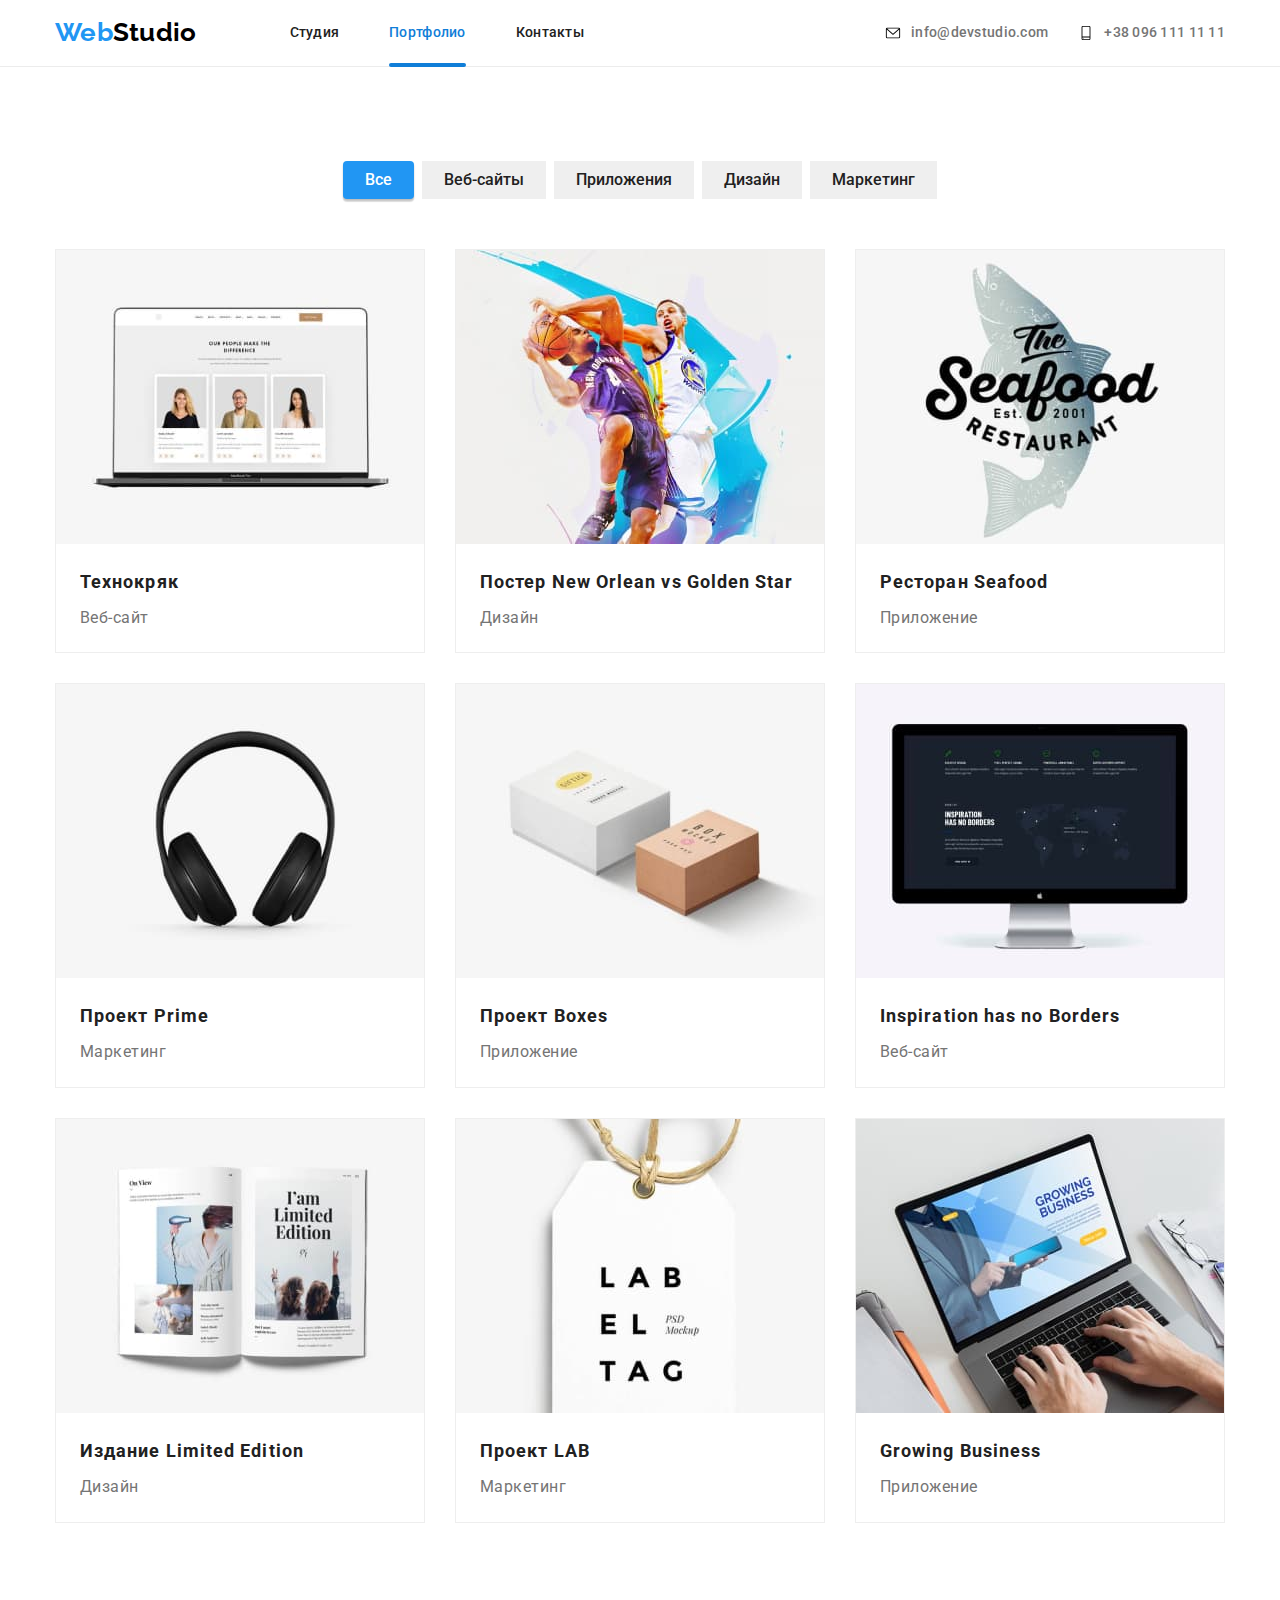
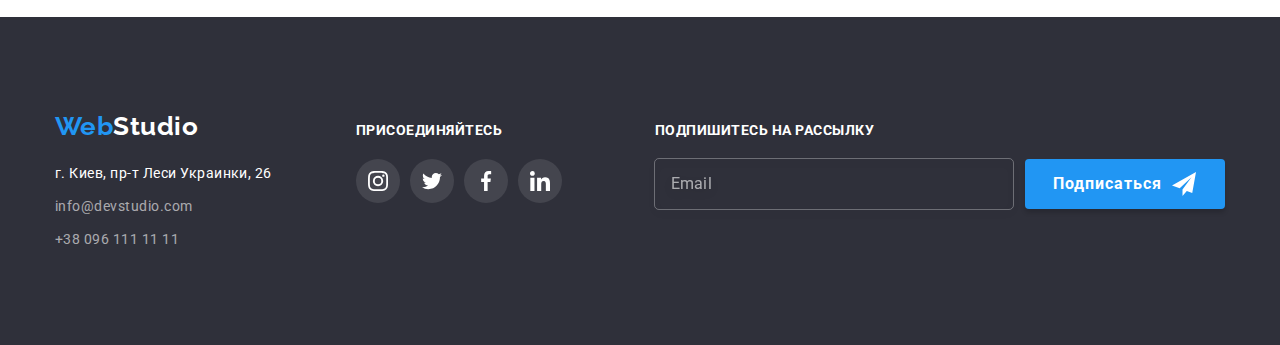
==== portfolio.html @ 5e76bf38 "s" ====
<!DOCTYPE html>
<html lang="ru">
<head>
	<meta charset="UTF-8">
	<meta http-equiv="X-UA-Compatible" content="IE=edge">
	<meta name="viewport" content="width=device-width, initial-scale=1.0">
	<title>studio</title>
	<link rel="preconnect" href="https://fonts.googleapis.com">
	<link rel="preconnect" href="https://fonts.gstatic.com" crossorigin>
	<link
		href="https://fonts.googleapis.com/css2?family=Raleway:wght@700&family=Roboto:wght@400;500;700;900&display=swap"
		rel="stylesheet">
	<link rel="stylesheet"
		href="https://cdnjs.cloudflare.com/ajax/libs/modern-normalize/1.1.0/modern-normalize.min.css">
	<link rel="stylesheet" href="css/style.css">
</head>
<body>
	<!-- ! header -->
	<header>
		<div class="header">
			<div class="header-nav container">
				<nav class="nav">
					<a class="logo" href="./index.html"><span class="logo-first-words">Web</span>Studio</a>
					<ul class="nav-list ">
						<li class="nav-link"><a class="link" href="./index.html">Студия</a></li>
						<li class="nav-link nav-link--active"><a class=" link  link-active " href="./portfolio.html">Портфолио</a></li>
						<li class="nav-link"><a class="link " href="../goit-markup-hw-05/contact.html">Контакты</a></li>
					</ul>
				</nav>
				<ul class="nav-contact nav">
					<li class="contact-list ">
						<a class="contact-link" href="mailto:info@devstudio.com">
							<span class="link-icon"><svg width="16" height="16">
									<use href="./images/sprite.svg#icon-mail"></use>
								</svg></span>info@devstudio.com
						</a>
					</li>
	
					<li class="contact-list ">
						<a class="contact-link" href="tel:+380961111111"> <span class="link-icon ">
								<svg width="16" height="16">
									<use href="./images/sprite.svg#icon-phone"></use>
								</svg></span>+38 096 111 11 11</a>
					</li>
				</ul>
			</div>
		</div>
	</header>
	
	<!--! main -->
	<main>
		<section class="section">
		<div class="container">
				<h1 class="visually-title">Проекты</h1>
				<!-- ! filter  -->
				<ul class="filter-list">
					<li class="filter-item"><button class="filter filter-active">Все</button></li>
					<li class="filter-item"><button class="filter ">Веб-сайты</button></li>
					<li class="filter-item"><button class="filter ">Приложения</button></li>
					<li class="filter-item"><button class="filter ">Дизайн</button></li>
					<li class="filter-item"><button class="filter ">Маркетинг</button></li>
				</ul>
				<!--! project  -->
				<ul class="project-list">
					<li class="project">
						<a class="project-link" href="#"  target="_blank" rel="noopener nofollow noreferrer">
							
							<div class="project-link--img-container">
								<img class="project-img" src="./images/portfolio/img.jpg" alt="Ноутбук с сайтом" width="370" height="294">
								<div class="project-description--animate" >
									<p class="project-text">Ресурс предлагает комплексные предложения с разным уровнем функционала и сервисов. Все это позволит посетителю получить
									исчерпывающие сведения о компании или частном лице.
									</p>
								</div>
							</div>
							<div class="project-info">
								<h2 class="project-name">Технокряк</h2>
								<p class="project-description">Веб-сайт </p>
							</div>
						</a>
					</li>
					<li class="project">
						<a class="project-link" href="#" target="_blank" rel="noopener nofollow noreferrer">
							<div class="project-link--img-container">
								<img class="project-img" src="./images/portfolio/img-1.jpg" alt="Ноутбук с сайтом" width="370" height="294">
								<div class="project-description--animate">
									<p class="project-text">Ресурс предлагает комплексные предложения с разным уровнем функционала и сервисов. Все
										это позволит посетителю получить исчерпывающие сведения о компании или частном лице.
									</p>
								</div>
							</div>
						<div class="project-info">
							<h2 class="project-name">Постер New Orlean vs Golden Star</h2>
							<p class="project-description">Дизайн</p>
						</div>
						</a>
					</li>
					<li class="project">
						<a class="project-link" href="#" target="_blank" rel="noopener nofollow noreferrer">

						<div class="project-link--img-container">
							<img class="project-img" src="./images/portfolio/img-2.jpg" alt="Ноутбук с сайтом" width="370" height="294">
							<div class="project-description--animate">
								<p class="project-text">Ресурс предлагает комплексные предложения с разным уровнем функционала и сервисов. Все
									это позволит посетителю получить исчерпывающие сведения о компании или частном лице.
								</p>
							</div>
						</div>
						<div class="project-info">
							<h2 class="project-name">Ресторан Seafood</h2>
							<p class="project-description">Приложение</p>
						</div>
						</a>
					</li>
					<li class="project">
						<a class="project-link" href="#" target="_blank" rel="noopener nofollow noreferrer">
						<div class="project-link--img-container">
							<img class="project-img" src="./images/portfolio/img-3.jpg" alt="Ноутбук с сайтом" width="370" height="294">
							<div class="project-description--animate">
								<p class="project-text">Ресурс предлагает комплексные предложения с разным уровнем функционала и сервисов. Все
									это позволит посетителю получить исчерпывающие сведения о компании или частном лице.
								</p>
							</div>
						</div>
						<div class="project-info">
							<h2 class="project-name">Проект Prime</h2>
							<p class="project-description">Маркетинг</p>
						</div>
						</a>
					</li>
					<li class="project">
						<a class="project-link" href="#" target="_blank" rel="noopener nofollow noreferrer">
							<div class="project-link--img-container">
								<img class="project-img" src="./images/portfolio/img-4.jpg" alt="Ноутбук с сайтом" width="370" height="294">
								<div class="project-description--animate">
									<p class="project-text">Ресурс предлагает комплексные предложения с разным уровнем функционала и сервисов. Все
										это позволит посетителю получить исчерпывающие сведения о компании или частном лице.
									</p>
								</div>
							</div>
						
						<div class="project-info">
								<h2 class="project-name">Проект Boxes</h2>
								<p class="project-description">Приложение</p>
						</div>
						</a>
					</li>
					<li class="project">
						<a class="project-link" href="#" target="_blank" rel="noopener nofollow noreferrer">
							<div class="project-link--img-container">
								<img class="project-img" src="./images/portfolio/img-5.jpg" alt="Ноутбук с сайтом" width="370" height="294">
								<div class="project-description--animate">
									<p class="project-text">Ресурс предлагает комплексные предложения с разным уровнем функционала и сервисов. Все
										это позволит посетителю получить исчерпывающие сведения о компании или частном лице.
									</p>
								</div>
							</div>
						<div class="project-info">
							<h2 class="project-name">Inspiration has no Borders</h2>
							<p class="project-description">Веб-сайт</p>
						</div>
						</a>
					</li>
					<li class="project">
						<a class="project-link" href="#" target="_blank" rel="noopener nofollow noreferrer">
							<div class="project-link--img-container">
								<img class="project-img" src="./images/portfolio/img-6.jpg" alt="Ноутбук с сайтом" width="370" height="294">
								<div class="project-description--animate">
									<p class="project-text">Ресурс предлагает комплексные предложения с разным уровнем функционала и сервисов. Все
										это позволит посетителю получить исчерпывающие сведения о компании или частном лице.
									</p>
								</div>
							</div>
						
						<div class="project-info">
							<h2 class="project-name">Издание Limited Edition</h2>
							<p class="project-description">Дизайн</p>
						</div>
						</a>
					</li>
					<li class="project">
						<a class="project-link" href="#" target="_blank" rel="noopener nofollow noreferrer">
						<div class="project-link--img-container">
							<img class="project-img" src="./images/portfolio/img-7.jpg" alt="Ноутбук с сайтом" width="370" height="294">
							<div class="project-description--animate">
								<p class="project-text">Ресурс предлагает комплексные предложения с разным уровнем функционала и сервисов. Все
									это позволит посетителю получить исчерпывающие сведения о компании или частном лице.
								</p>
							</div>
						</div>
						
						<div class="project-info">
							<h2 class="project-name">Проект LAB</h2>
							<p class="project-description">Маркетинг</p>
						</div>
						</a>
					</li>
					<li class="project">
						<a class="project-link" href="#" target="_blank" rel="noopener nofollow noreferrer">
						<div class="project-link--img-container">
							<img class="project-img" src="./images/portfolio/img-8.jpg" alt="Ноутбук с сайтом" width="370" height="294">
							<div class="project-description--animate">
								<p class="project-text">Ресурс предлагает комплексные предложения с разным уровнем функционала и сервисов. Все
									это позволит посетителю получить исчерпывающие сведения о компании или частном лице.
								</p>
							</div>
						</div>
						
						<div class="project-info">
								<h2 class="project-name">Growing Business</h2>
								<p class="project-description">Приложение</p>
						</div>
						</a>
					</li>
				</ul>
		</div>
		</section>
		<!-- main end -->
	</main>


	<!-- ! Footer  -->
	<footer class="section background-container ">
		<div class="container">
			<!-- address  -->
			<div class="address">
				<a class="logo" href="./index.html"><span class="logo-first-words">Web</span><span
						class="logo-second-word">Studio</span></a>
				<address>
					<ul class="address-list">
						<li class="address-item"><a class="item-map" href="https://goo.gl/maps/piqngm7oDQpEDh6u6"
								target="_blank" rel="noopener nofollow noreferrer">г. Киев, пр-т Леси Украинки, 26</a></li>
						<li class="address-item"><a class="item-contact"
								href="mailto:info@devstudio.com">info@devstudio.com</a></li>
						<li class="address-item"><a class="item-contact" href="tel:+380961111111">+38 096 111 11 11</a></li>
					</ul>
	
				</address>
			</div>
			<!-- social -->
	
			<div class="connect">
				<h2 class="footer-title">присоединяйтесь</h2>
				<div class="connect-social">
					<a class="social-item">
						<svg width="20" height="20">
							<use href="./images/sprite.svg#icon-instagram-2"></use>
						</svg>
					</a>
					<a class="social-item">
						<svg width="20" height="20">
							<use href="./images/sprite.svg#icon-twitter-1"></use>
						</svg>
					</a>
					<a class="social-item">
						<svg width="20" height="20">
							<use href="./images/sprite.svg#icon-facebook-1"></use>
						</svg>
					</a>
					<a class="social-item">
						<svg width="20" height="20">
							<use href="./images/sprite.svg#icon-linkedin-1"></use>
						</svg>
					</a>
				</div>
			</div>
	
			<!-- fiel mail -->
			<form class="field__mail">
				<h2 class="footer-title">Подпишитесь на рассылку</h2>
	
				<div class="field__mail--box">
					<input type="email" class="field__mail--input" placeholder="Email">
					<button type="submit" class="button button-icon">Подписаться
						<span class="button__icon">
							<svg height="24" width="24">
								<use href="./images/sprite.svg#icon-icon-send"></use>
							</svg>
						</span>
					</button>
				</div>
	
			</form>
	
			<!-- end container  -->
		</div>
	</footer>
</body>

</html>
---- css/style.css ----
:root{
--active-color: #2196F3;
--hover-color: #107ed8;
--title-color: #212121;
--text-color: #757575;
--bg-color: #2F303A;
--white-color: #ffffff;
}
*{
	box-sizing: border-box;
}
*, ::before, ::after{
	box-sizing: border-box;
}
img{display: block;}
body{

	font-family:'Roboto' ;
	font-style: normal;
	font-size: 16px;
	color: var(--title-color);
	background-color: var(--white-color);
	letter-spacing: 0.03em;
	
}
h1,h2,h3,h4,h5,h6,p,ul{margin: 0px;}
.section{
	padding: 94px 0;
}
.container {
	width: 1200px;
	padding-left: 15px;
	padding-right: 15px;
	margin: 0 auto;
}

/* ! button */
.button{
	background: #2196F3;
	box-shadow: 0px 4px 4px rgba(0, 0, 0, 0.15);
	color: var(--white-color);
	border-radius: 4px;
	padding: 10px 32px;
	min-width: 200px;

	font-weight: 700;
	line-height: 1.9;
	align-items: center;
	text-align: center;
	letter-spacing: 0.06em;

	border: none;
	cursor: pointer;
	transition: background-color 250ms cubic-bezier(0.4, 0, 0.2, 1), transform 250ms cubic-bezier(0.4, 0, 0.2, 1);

}
.button:hover, .button:focus{
	background-color: var(--hover-color);
	transform: scale(1.02);
}
/*? button end */


/* *font style */
.section-title{
	font-weight: 700;
	font-size: 36px;
	line-height: 42px;
	text-align: center;
	margin-bottom: 50px;
}

.visually-title {
	position: absolute;
	width: 1px;
	height: 1px;
	margin: -1px;
	border: 0;
	padding: 0;
	white-space: nowrap;
	clip-path: inset(100%);
	clip: rect(0 0 0 0);
	overflow: hidden;
}


/* *font style  end*/

/* ! Header  */
.header {
	border-bottom: 1px solid #ECECEC;
	box-sizing: border-box;
}
.header-nav{
	display: flex;
	align-items: center;
	box-sizing: border-box;
}
.logo{
	display: block;
	margin-right: 93px;
	font-family: 'Raleway';
	font-size: 26px;
	font-weight: 700;
	color: #000000;;
	line-height: 31px;
	font-size: 26px;
	text-decoration: none;
}
.logo-first-words{
	color: var(--active-color);
}
.logo-second-word{
	color: var(--white-color);
}
.main-nav{
	display: flex;
}
.nav{
	display: flex;
	align-items: center;
	font-weight: 500;
	font-size: 14px;
	line-height: 1.14;
	letter-spacing: 0.02em;
}
.nav-list{

	padding: 0;
	margin: 0px;
	display: flex;
	list-style-type: none;
}
.nav-list .nav-link + .nav-link {
	margin-left: 50px;

}

.nav-link{
	position: relative;
	height: 100%;
	width: 100%;
	display: flex;
}


.link{
	padding: 25px 0px 25px 0px;
	color: var(--title-color);
	text-decoration: none;
}

.nav-link::after {
	position: absolute;
	content: '';
	height: 4px;
	
	width: 0;
	bottom: -1px;
	right: 0;
	background: var(--hover-color);
	transition: left 250ms cubic-bezier(0.4, 0, 0.2, 1), 
				width 250ms cubic-bezier(0.4, 0, 0.2, 1);
	border-radius: 2px;
}
.nav-link--active::after {
	position: absolute;
	content: '';
	bottom: -1;
	left: 0;
	height: 4px;
	width: 100%;
	background: var(--hover-color);
	transition: left 250ms cubic-bezier(0.4, 0, 0.2, 1), 
				width 250ms cubic-bezier(0.4, 0, 0.2, 1), 
				color 250ms cubic-bezier(0.4, 0, 0.2, 1);
	will-change: left, width;
	border-radius: 2px;
}

.nav-link:hover .link{
color: var(--hover-color);
}

.nav-link:hover::after, .nav-link:focus::after {
	left: 0;
	width: 100%;

}

.link-active {
	color: var(--hover-color);
}

.nav-contact{
	padding: 0;
	margin: 0;
	margin-left: auto;
	display: flex;
	text-decoration: none;
	list-style-type: none;
}
.contact-list{
	padding: 0;
	margin: 0px;
	display: flex;
	list-style-type: none;
	margin-right: 30px;
}
.contact-list:last-child{
	margin: 0;
}
.contact-link {
	display: flex;
	color: var(--text-color);
	text-decoration: none;
	transition: fill 250ms cubic-bezier(0.4, 0, 0.2, 1), color 250ms cubic-bezier(0.4, 0, 0.2, 1);
}
.contact-link:hover{
	color: var(--hover-color);
	fill: var(--hover-color);
}

.link-icon {
	width: 16px;
	height: 16px;
	margin-right: 10px;
	fill: inherit;
	vertical-align: middle;
}
/* ? header end  */





/* ! hero */
.hero{
	padding-top: 200px;
	padding-bottom: 200px;
	text-align: center;

	background: url(../images/Img-hero.jpg), rgba(47, 48, 58, 0.4);
	background-repeat: no-repeat;
	background-position: center;
	background-size: cover;

}
.hero-text {
	margin: 0 auto;
	width: 700px;
}
.hero-title{
	
	margin-bottom: 30px;
	font-weight: 900;
	font-size: 44px;
	line-height: 1.3;
	text-align: center;
	letter-spacing: 0.06em;
	text-transform: uppercase;
	color: var(--white-color);

}



/* !  Peculiarities*/ 
.peculiarities{
	display: flex;
}

.feature{
	padding: 0px;
	display: flex;
	flex-wrap: wrap;
	list-style-type: none;
}

.feature-box{
	display: flex;
	justify-content: center;
	align-items: center;
	width: 270px;
	height: 120px;

	border-radius: 6px;
	background:#F5F4FA;
	margin-bottom: 30px;
}

.box-icon{
width: 70px;
height: 70px;
}

.feature-list{
	width: 270px;
	margin-right: 30px;
	margin-bottom: 30px;

}


.feature-list:nth-child(4n){
	margin-right: 0px;
}
.feature-list:nth-last-child(-n + 4){
	margin-bottom: 0px;
}

.feature-title {
	margin-bottom: 10px;
	font-size: 14px;
	line-height: 1.1;
	text-transform: uppercase;
}
.feature-text {
	font-size: 14px;
	line-height: 1.7;
	color: var(--text-color);
}

 /* ! What are we doing  */
.section-about {
	padding-top: 0px;
}
.applications{
	list-style-type: none;
	display: flex;
	margin: 0 auto;
	justify-content: space-between;
	padding: 0;
}
.applications-list{
	position: relative;
	width: 370px;
	margin-right: 30px;
	transition: all 0.3s ease;
}

.applications-list:last-child(){
	margin: 0;
}



.applications-deskription{
	font-weight: 700;
	font-size: 14px;
	line-height: 1.14;
	text-align: center;
	letter-spacing: 0.03em;
	text-transform: uppercase;


	position: absolute;
	bottom: 0;

	width: 100%;
	padding: 27px 0;


	color: var(--white-color);
	background-color: rgba(47, 48, 58, 0.8);
	opacity: 0;
	transition: opacity 250ms cubic-bezier(0.4, 0, 0.2, 1);
}

.applications-list:hover, .applications-list:focus {
	transform: scale(1.05);
}
.applications-list:hover > .applications-deskription{
	opacity: 1;
}


/* ! Our command */
.team{
	background-color: #F5F4FA;
}
.team-list {
	margin: 0;
	padding: 0;
	display: flex;
	flex-wrap: wrap;
	list-style-type: none;

}

.card-text-tumb {
	padding: 30px;
}
.team-card {
	width: 270px;
	
	margin-right: 30px;
	margin-bottom: 30px;
	box-shadow: 0px 1px 3px rgba(0, 0, 0, 0.12), 
				0px 1px 1px rgba(0, 0, 0, 0.14),
				0px 2px 1px rgba(0, 0, 0, 0.2);
	background-color: #FFFFFF;
	border-radius: 0px 0px 4px 4px;

	text-align: center;
	line-height: 1.1;
	transition: transform 250ms cubic-bezier(0.4, 0, 0.2, 1);
}

.team-card:hover{
	transform: scale(1.05);
}

.team-card:nth-child(4n) {
	margin-right: 0px;
}

.team-card:nth-last-child(-n + 4) {
	margin-bottom: 0px;
}

.team-card-name {
	margin-bottom: 10px;
	font-weight: 500;
	font-size: 16px;
	color: #212121;
}

.team-card-job {
	margin-bottom: 16px;
	font-size: 16px;
	color: var(--text-color);
}

.team-social{
display:flex;
width: 206px;
list-style: none;
}
.social-box{
	display: flex;
	width: 44px ;
	height: 44px ;
	align-items: center;
	justify-content: center;
	margin-right: 10px;

	background-color: #FFFFFF;
	fill: #AFB1B8;
	border-radius: 50%;
	transition: fill 250ms cubic-bezier(0.4, 0, 0.2, 1),background-color 250ms cubic-bezier(0.4, 0, 0.2, 1);
}
.social-box:last-child{
	margin: 0;
}

.social-box:hover{
	fill: var(--white-color);
	background-color: var(--hover-color);
}

/* * main studio end  */
/* ! filter  */
.filter-list {
	padding: 0;
	display: flex;
	justify-content: center;
	font-weight: 500;
	line-height: 1.6;

	margin-bottom: 50px;

	text-align: center;
	list-style-type: none;
}

.filter-item {
	margin-right: 8px;
}

.filter {
	padding: 6px 22px;
	font: inherit;
	cursor: pointer;
	color: var(--title-color);
	border: none;
}

.filter-item:last-child {
	margin-right: 0px;
}

.filter-active,
.filter:hover,
.filter:focus {
	color: var(--white-color);
	background-color: var(--active-color);

	box-shadow: 0px 3px 1px rgba(0, 0, 0, 0.1),
		0px 1px 2px rgba(0, 0, 0, 0.08),
		0px 2px 2px rgba(0, 0, 0, 0.12);
	border-radius: 4px;
}
/* ! project  */
.project-list {
	padding: 0;
	display: flex;
	flex-wrap: wrap;
	list-style-type: none;
}

.project:nth-child(3n) {
	margin-right: 0px;
}
.project:nth-last-child(-n + 3){
	margin-bottom: 0px;
}
.project {
	width: 370px;
	background: #FFFFFF;
	border: 1px solid #EEEEEE;
	margin-bottom: 30px;
	margin-right: 30px;
	transition:box-shadow 250ms cubic-bezier(0.4, 0, 0.2, 1), border 250ms cubic-bezier(0.4, 0, 0.2, 1);
}
.project-link{
	position: relative;
	text-decoration: none;
}
.project:hover {
	border: 1px solid #EEEEEE;
	box-shadow: 0px 1px 1px rgba(0, 0, 0, 0.12),
				0px 4px 4px rgba(0, 0, 0, 0.06),
				1px 4px 6px rgba(0, 0, 0, 0.16);

}
.project-link--img-container {
	position: relative;
	overflow: hidden;
	height: 294px;

}

.project-description--animate {
	display: flex;
	justify-content: center;
	align-items: center;
	position: absolute;
	top: 0;

	width: 100%;
	height:100%;
	overflow: hidden;
	transform: translateY(103%);
	background-color: rgba(33, 150, 243, 0.9);
	transition: transform 0.250s cubic-bezier(0.4, 0, 0.2, 1), width 0.250s cubic-bezier(0.4, 0, 0.2, 1);

}

.project:hover .project-description--animate {
	transform: translateY(0);
}

.project-text {
	margin-left: 24px;
	margin-right: 24px;
	
	font-weight: 400;
	font-size: 18px;
	line-height: 1.55;
	letter-spacing: 0.03em;
	color: #FFFFFF;

}


.project-info{
	position: relative;
	padding:20px 24px 20px 24px;	
}


/* текст */
.project-name {
	font-size: 18px;
	line-height: 2;
	letter-spacing: 0.06em;
	color: var(--title-color);

	margin-bottom: 4px;
}

.project-description {
	font-weight: 400;
	line-height: 1.8;
	color: var(--text-color);

}


/*! client */
.client{
	padding: 0;
	display: flex;

}
.client-logo{
	border: 1px solid #AFB1B8;
	border-radius: 4px;
	display: flex;
	justify-content: center;
	align-items: center;
	width: 170px;
	height: 92px;
	fill:#AFB1B8;
	margin-right: 30px;
	transition: transform 250ms cubic-bezier(0.4, 0, 0.2, 1),border 250ms cubic-bezier(0.4, 0, 0.2, 1), fill 250ms cubic-bezier(0.4, 0, 0.2, 1);
}
.client-logo:hover, .client:focus{
	fill:var(--hover-color);
	border: 1px solid #2196F3;
	transform: scale(1.05);

}
.client-logo:last-child {
	margin: 0;
} 

/* ! footer  */
.background-container {
	background-color: var(--bg-color);
}
.background-container > .container{
	display: flex;
	flex-wrap: wrap;
}
.address{
	color:var(--white-color);
	width: 231px;
	margin-right: 70px;
}
.address > .logo {
	margin: 0 0 20px 0;
}
.address-list{
	padding:0px;
	margin: 0px;
	list-style-type: none;
	font-style: normal;
	font-weight: 400;
	font-size: 14px;
	line-height: 1.7;
}
.address-item:not(:last-child){
	margin-bottom: 9px;
}

.item-map{
	text-decoration: none;
	color: var(--white-color);

}
.item-contact{
	color: rgba(255, 255, 255, 0.6);
	text-decoration: none;
	transition:color 250ms cubic-bezier(0.4, 0, 0.2, 1);
}
.item-contact:hover{
	color: var(--hover-color);
}
/* .footer-social{
	display: flex;
} */
.connect{
	padding-top: 12px;
	margin-right: 93px;
}
.footer-title{
	font-weight: 700;
	font-size: 14px;
	line-height: 1.14;
	text-transform: uppercase;
	color: var(--white-color);

	margin-bottom: 20px;
}

.connect-social{
	padding: 0;
	display: flex;
	margin-right: 10px;
	width: 206px;
	list-style: none;
	
}
.connect-social:last-child{
	margin: 0;
}

.social-item {
	display: flex;
	width: 44px;
	height: 44px;
	align-items: center;
	justify-content: center;
	margin-right: 10px;

	background-color: rgba(255, 255, 255, 0.1);;
	fill: var(--white-color);
	border-radius: 50%;
	transition: background-color 250ms cubic-bezier(0.4, 0, 0.2, 1);
}

.social-item:last-child {
	margin: 0;
}

.social-item:hover {
	background-color: var(--hover-color);
}
.field__mail--box{
	display: flex;
}

.field__mail {
	padding-top: 12px;
}

.field__mail--input {
	padding: 15px 16px;
	margin-right: 12px;
	width: 358px;
	height: 50px;

	border: none;
	background-color: transparent;
	outline: 1px solid rgba(255, 255, 255, 0.3);
	filter: drop-shadow(0px 4px 4px rgba(0, 0, 0, 0.15));
	border-radius: 4px;
	/* outline: none; */
	
	font-size: 16px;
	line-height: 1.25;
	color: rgba(255, 255, 255, 0.6);

}
.field__mail--input:focus{
	outline: 1px solid var(--active-color);
	color: var(--white-color);
}

.field__mail--input::placeholder{
	font-weight: 400;
	font-size: 16px;
	line-height: 1.25;
	color: rgba(255, 255, 255, 0.6);
}



.button__icon{
	display: flex;
	justify-content: center;
	align-items: center;
	width: 24px ;
	height:24px ;
	margin-left: 10px;

}

.button-icon {
	display:flex ;
	padding: 10px 28px;
	fill: var(--white-color);
}


/*? footer end  */


/*! modal window  */
.blackdrop {
	position: fixed;
	top: 0;
	left: 0;
	padding: 20px;
	width: 100%;
	height: 100%;
	background: rgba(0, 0, 0, 0.2);
	opacity: 1;
	transition: opacity 250ms cubic-bezier(0.4, 0, 0.2, 1);

}

.blackdrop.is-hidden{
	pointer-events: none;
	opacity: 0;
}
.blackdrop.is-hidden .modal{
	transform:translate(-50%, -50%) scale(0.2);
	opacity: 0;
}

.modal {
	display: flex;
	flex-direction: column;

	position: relative;
	top: 50%;
	left: 50%;
	transform: translate(-50%, -50%) scale(1);
	padding: 40px;

	width: 528px;
	height: 581px;
	background: #FFFFFF;
	box-shadow: 0px 1px 3px rgba(0, 0, 0, 0.12), 
				0px 1px 1px rgba(0, 0, 0, 0.14), 
				0px 2px 1px rgba(0, 0, 0, 0.2);
	border-radius: 4px;
	opacity: 1;
	transition: transform 250ms cubic-bezier(0.4, 0, 0.2, 1), opacity 250ms cubic-bezier(0.4, 0, 0.2, 1);
}

.modal-button{
	position: absolute;
	right: 8px;
	top: 8px;

	display:flex;
	flex-direction: column;
	justify-content: center;
	align-items: center;

	width: 30px;
	height: 30px;
	border-radius: 50%;
	background: #FFFFFF;
	border: 1px solid rgba(0, 0, 0, 0.1);
	transition: backgound 250ms cubic-bezier(0.4, 0, 0.2, 1), fill 250ms cubic-bezier(0.4, 0, 0.2, 1);
}

.modal-button:hover {
	fill: var(--hover-color);
}

.form .button {
	display: block;
	margin: 0 auto;
}

.form__title {
	font-weight: 700;
	font-size: 20px;
	line-height: 1.5;
	text-align: center;

	color: var(--title-color);
	margin-bottom: 12px;
}

.form__field {
	display: block;
	margin-bottom: 10px;
	font-size: 12px;
	font-weight: 400;
	font-size: 12px;
	line-height: 14px;

	letter-spacing: 0.01em;
	color: var(--text-color);

	position: relative;
}

/* Input  */
.form__input {
	margin-top: 4px;
	width: 100%;
	border: 1px solid rgba(33, 33, 33, 0.2);
	border-radius: 4px;
	padding: 11px 12px 11px 42px;
	font-size: 14px;
	outline: none;
	transition: border 250ms cubic-bezier(0.4, 0, 0.2, 1), fill 250ms cubic-bezier(0.4, 0, 0.2, 1);
}
.textarea{
	padding: 11px 16px 11px 16px;
}

.form__input:focus {
	border: 1px solid var(--active-color);

}
.form__icon{
	position: absolute;
	top: 50%;
	outline: none;
	left: 12px;
}
.form__input:focus ~ .form__icon{
	fill: var(--active-color);
}

.form__field textarea {
	margin-top: 4px;
	width: 100%;
	height: 120px;

	border: 1px solid rgba(33, 33, 33, 0.2);
	border-radius: 4px;
	padding: 11px 16px;
	font-size: 14px;
	resize: none;
}


::placeholder{
	font-weight: 400;
	font-size: 14px;
	line-height: 1.14;
	letter-spacing: 0.01em;
	
	color: rgba(117, 117, 117, 0.5);
}

/* сheckbox */
.form__checkbox{
	display: flex;
	align-items: center;
	justify-content: center;


	font-weight: 400;
	font-size: 14px;
	line-height: 24px;

	color: var(--text-color);
	margin-bottom: 30px;

}

.form__checkbox--checkbox{
	display: inline-block;
	position: absolute;
	width: 1px;
	height: 1px;
	margin: -1px;
	border: 0;
	padding: 0;

	white-space: nowrap;
	clip-path: inset(100%);
	clip: rect(0 0 0 0);
	overflow: hidden;
	transition: backgound-color 250ms cubic-bezier(0.4, 0, 0.2, 1), background-image 250ms cubic-bezier(0.4, 0, 0.2, 1);
}
.form__checkbox--icon{
	display: inline-block;
	width: 16px;
	height: 16px;
	border: 1.7px solid var(--title-color);
	border-radius: 2px;
	margin-right: 7px;
	
}
.form__checkbox--checkbox:checked + .form__checkbox--icon{
	border-color: transparent;
	background-color: #2965FF;
	background-image: url(../images/svg/icon_checked.svg);
	background-size: contain;
	background-origin: border-box;
}

.form__checkbox--text {
	padding-top: 2px;
}

.form__checkbox--text-link {
	color: var(--active-color);
}
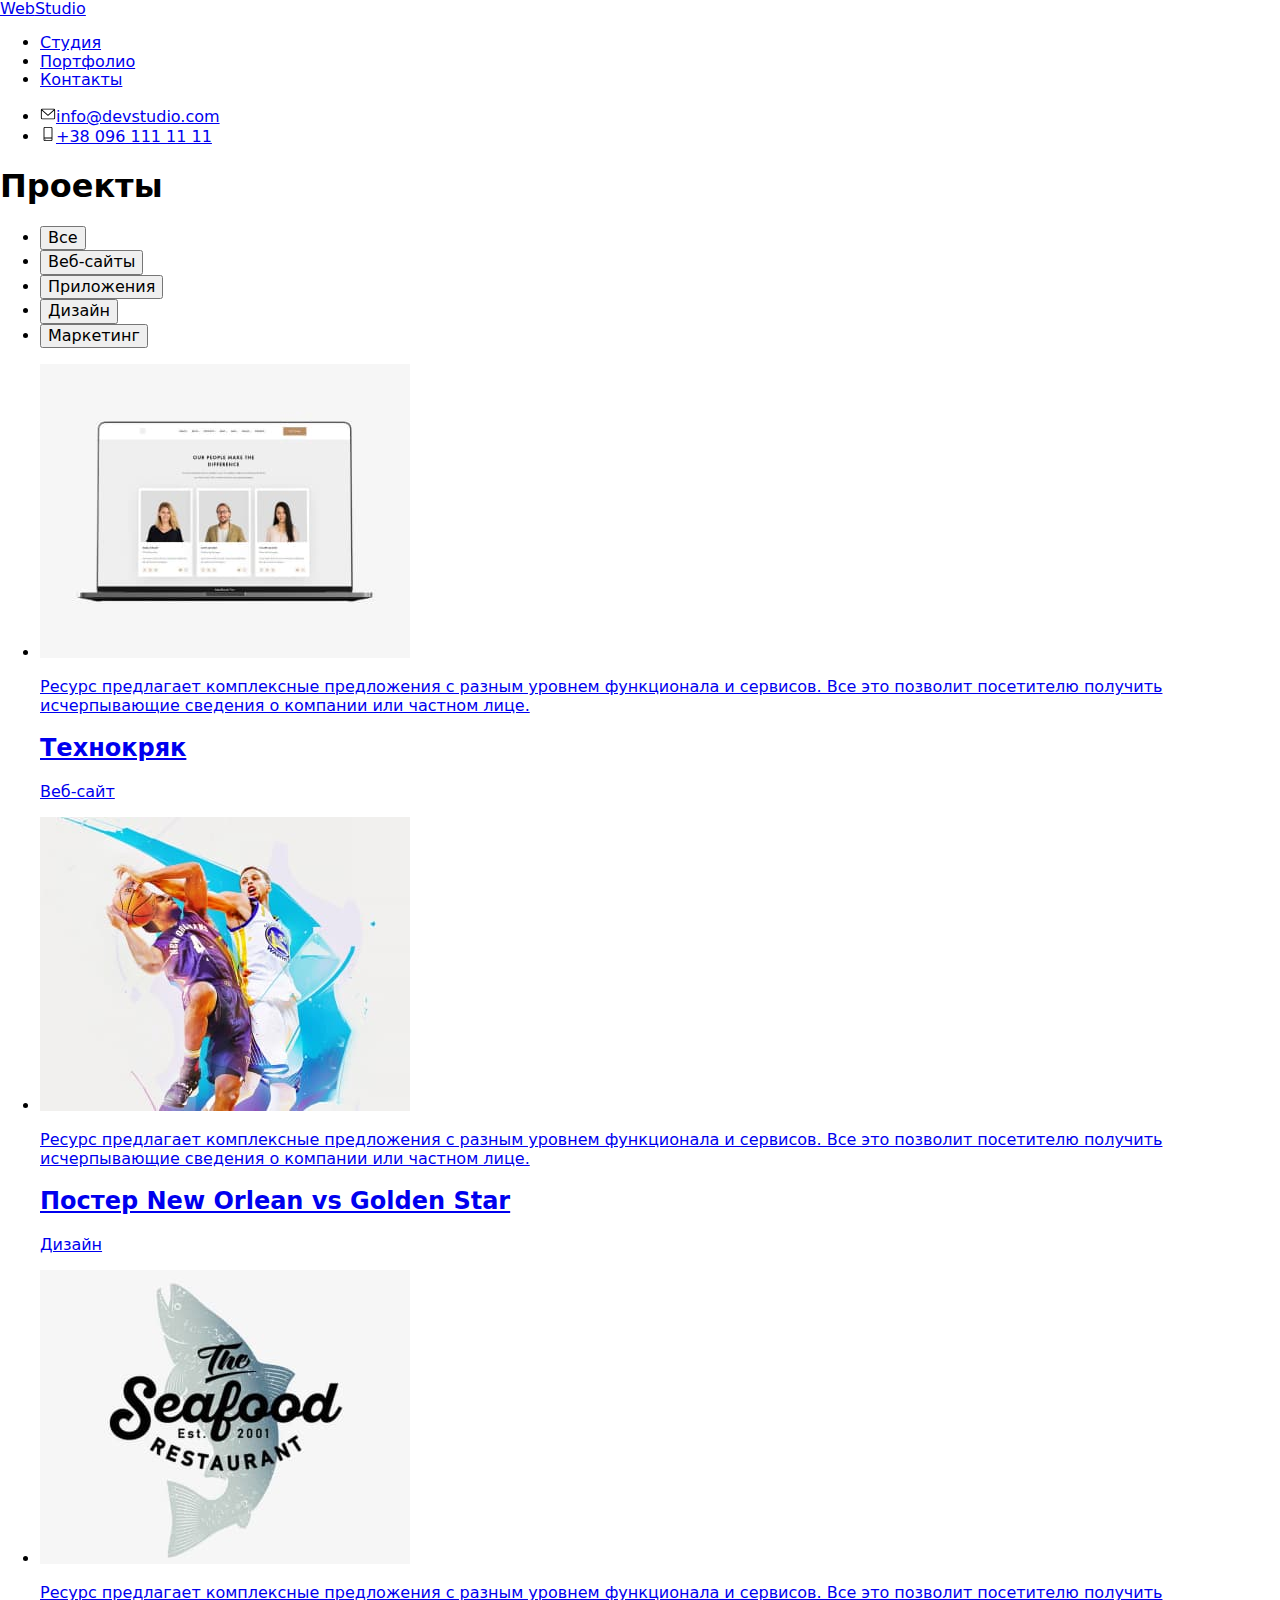
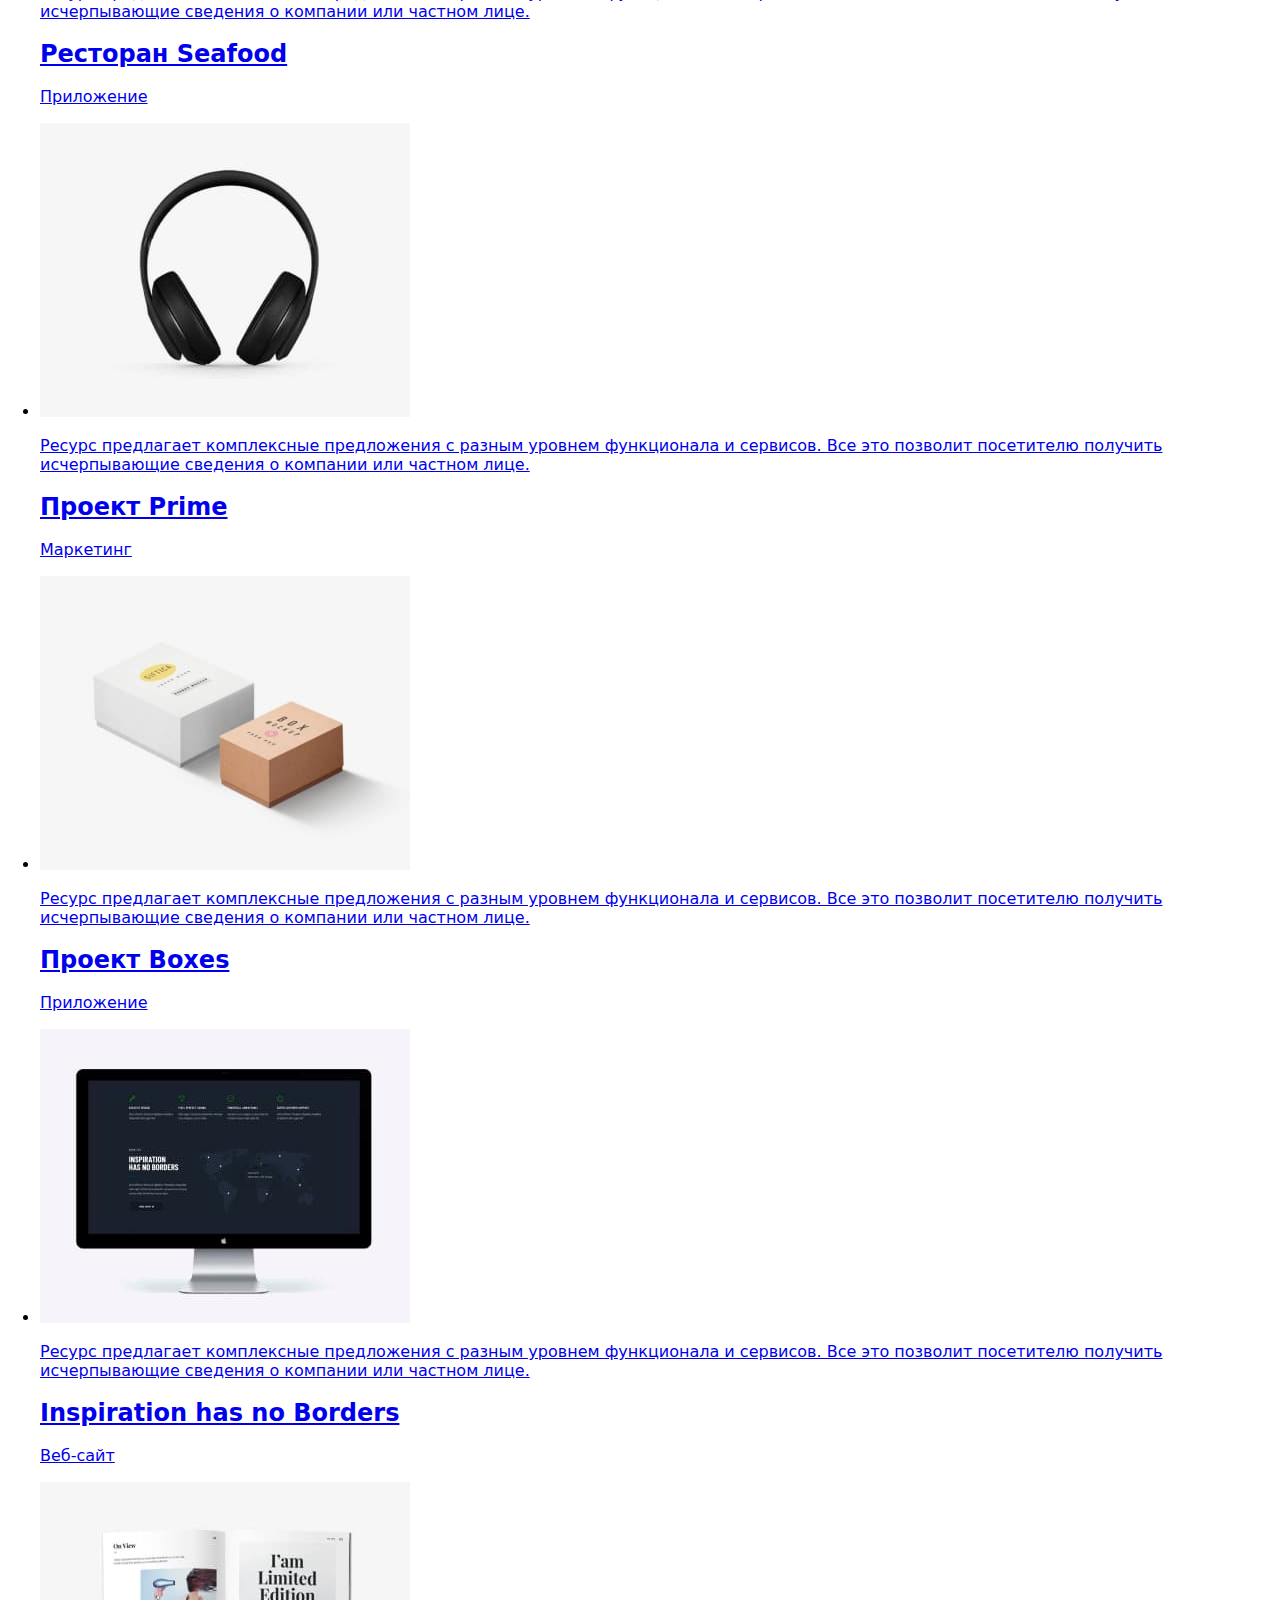
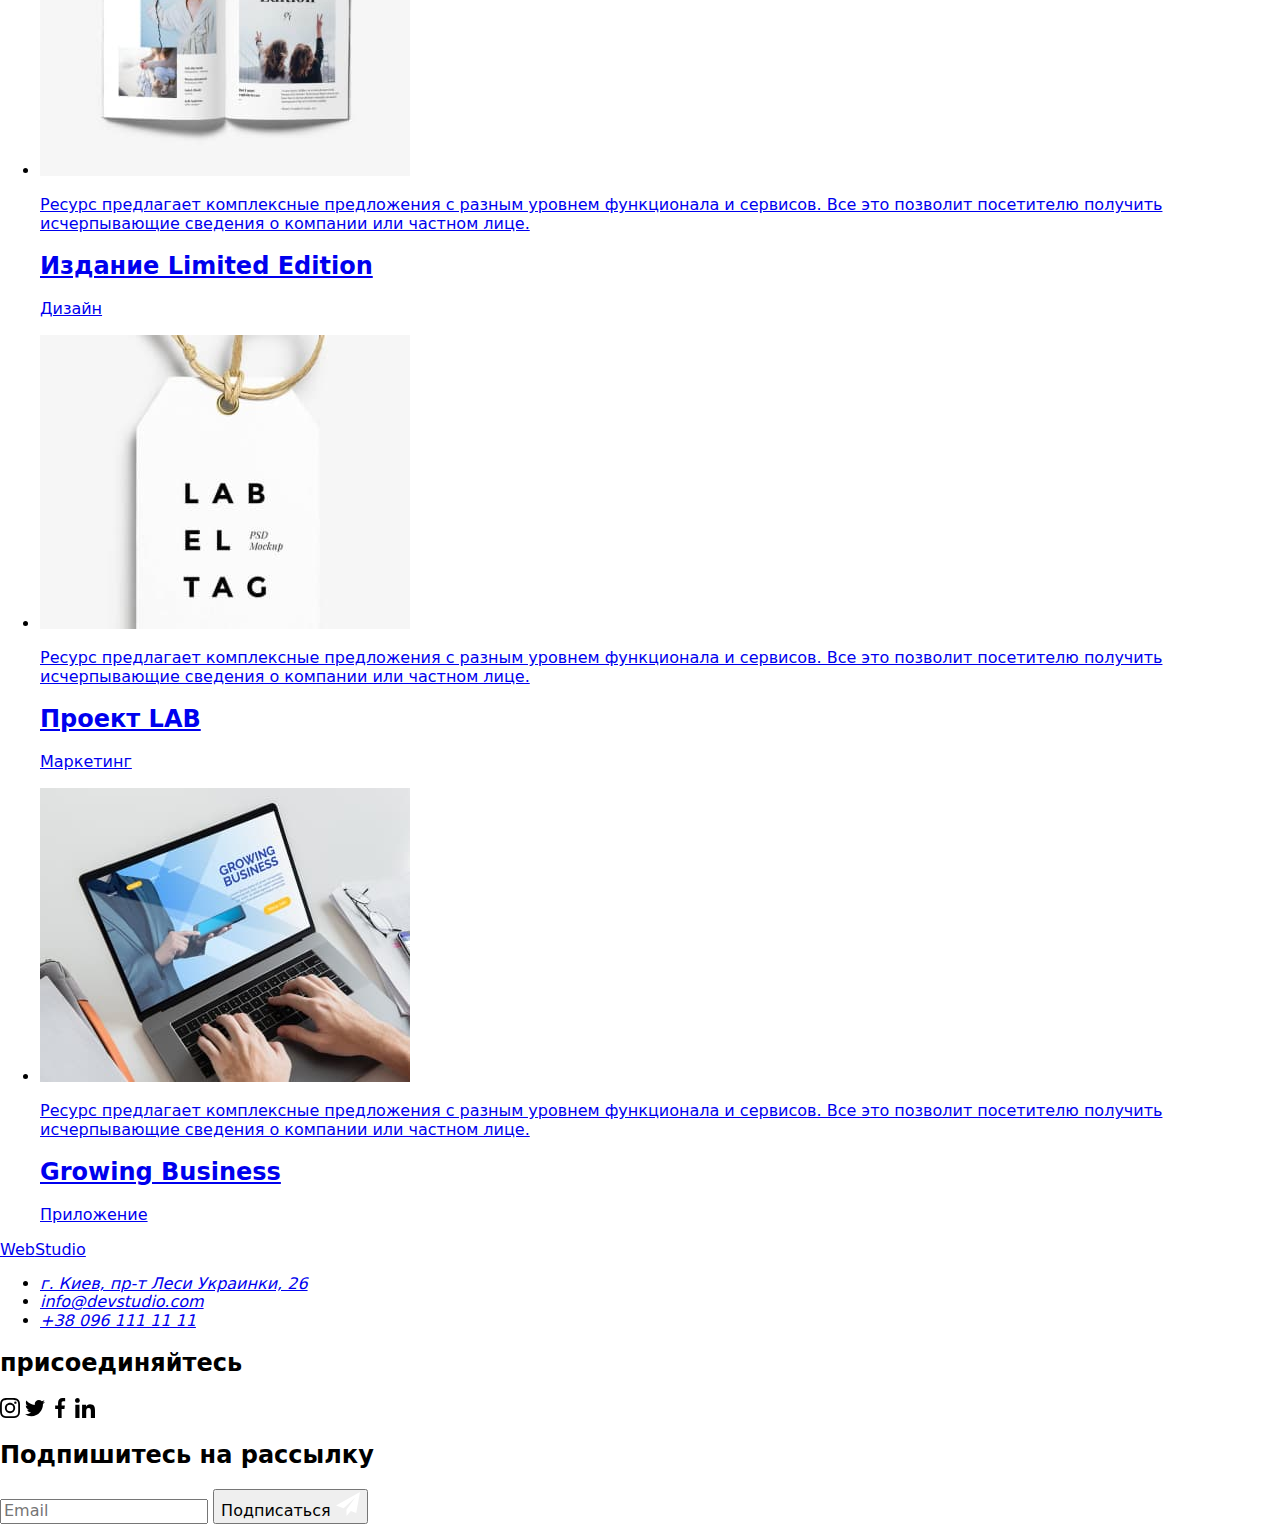
==== commit fd609b54: "v" ====
--- a/portfolio.html
+++ b/portfolio.html
@@ -12,7 +12,7 @@
 		rel="stylesheet">
 	<link rel="stylesheet"
 		href="https://cdnjs.cloudflare.com/ajax/libs/modern-normalize/1.1.0/modern-normalize.min.css">
-	<link rel="stylesheet" href="css/style.css">
+	<link rel="stylesheet" href="./css/main.min.css">
 </head>
 <body>
 	<!-- ! header -->
--- a/css/main.min.css
+++ b/css/main.min.css
@@ -0,0 +1 @@
+/*# sourceMappingURL=main.min.css.map */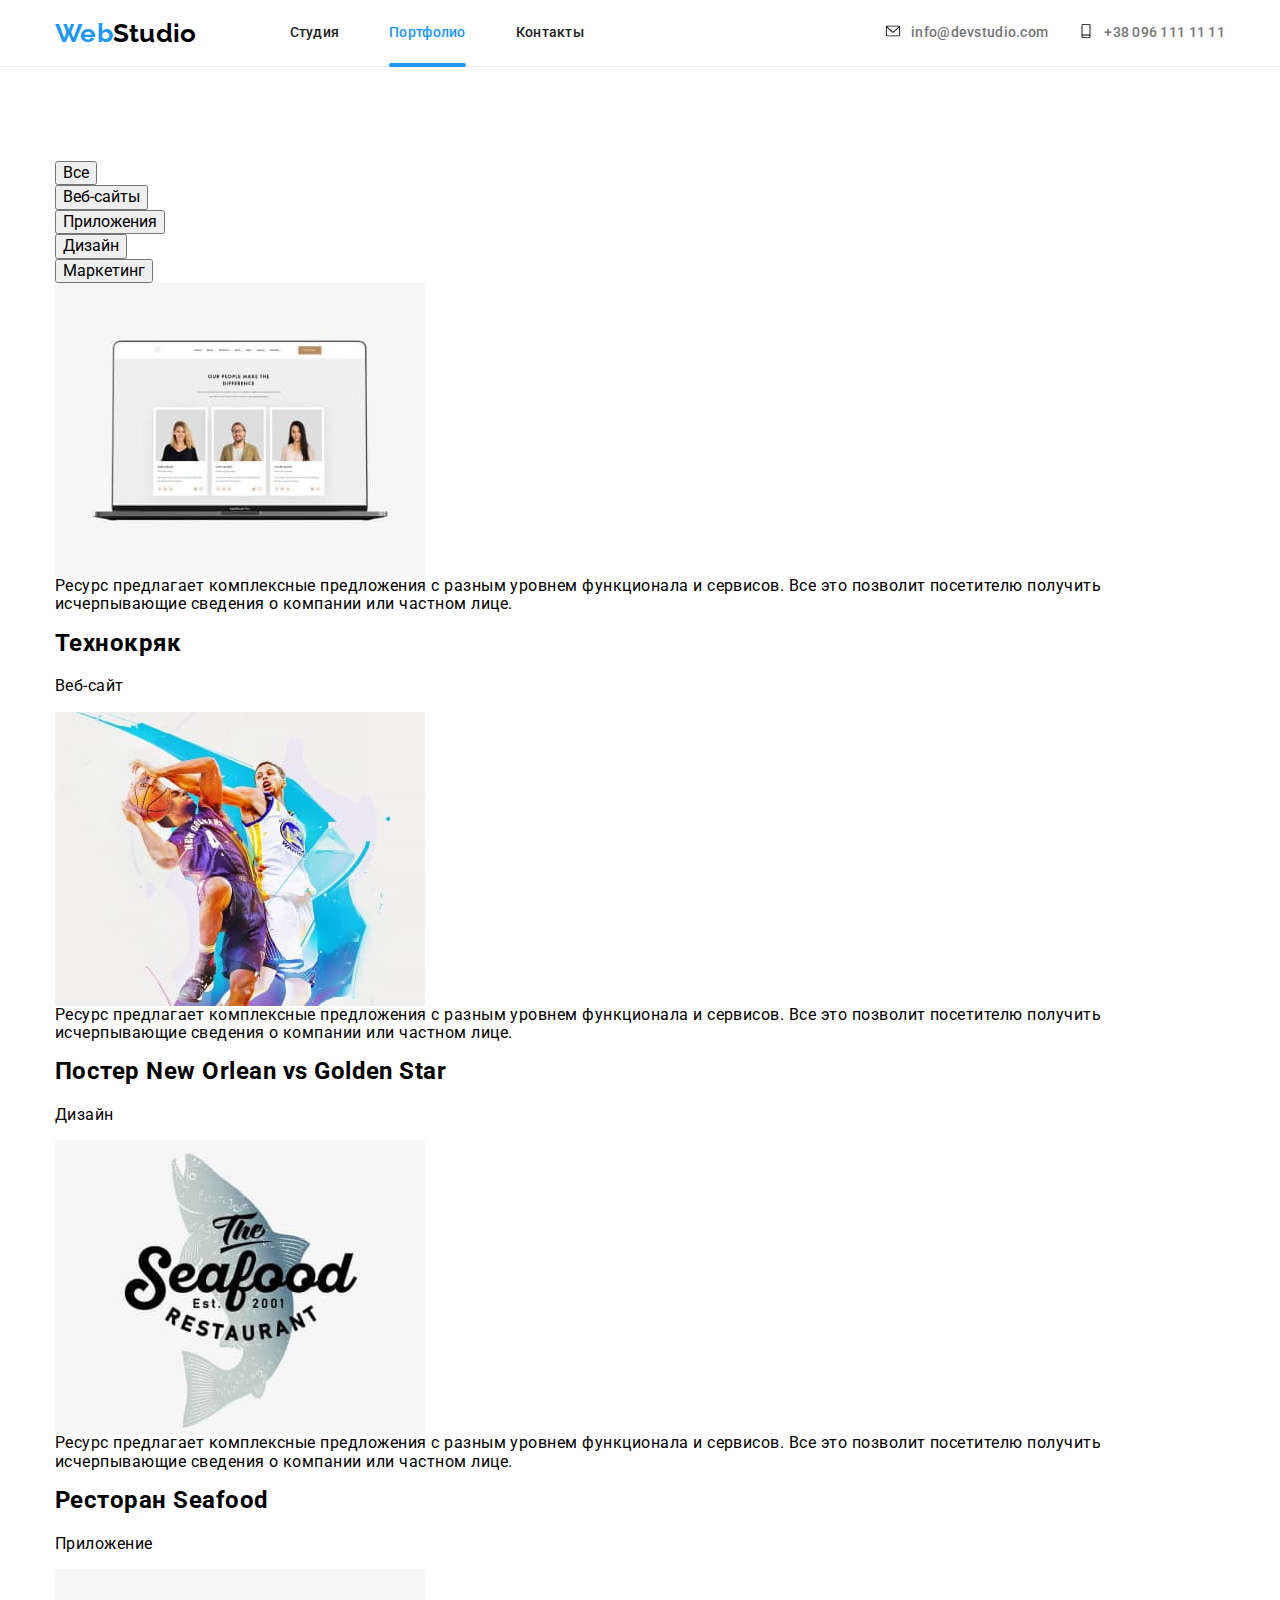
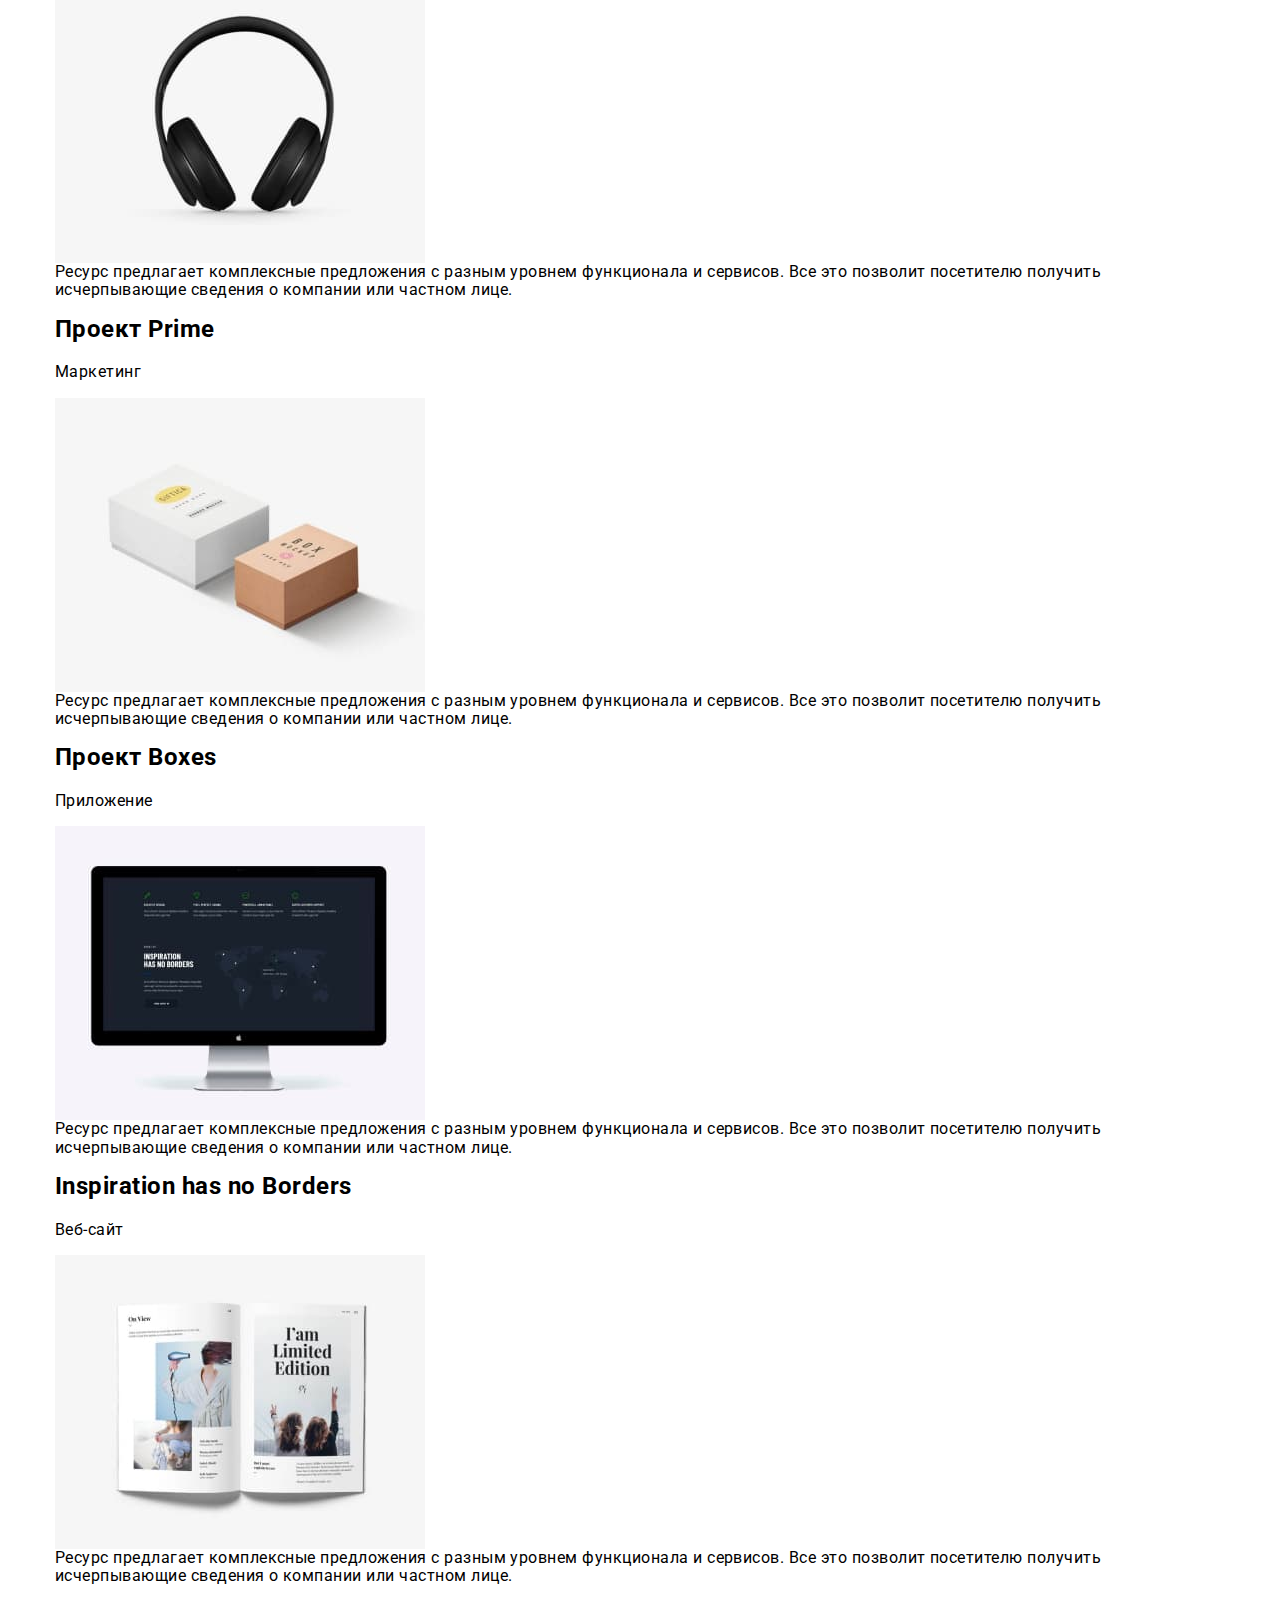
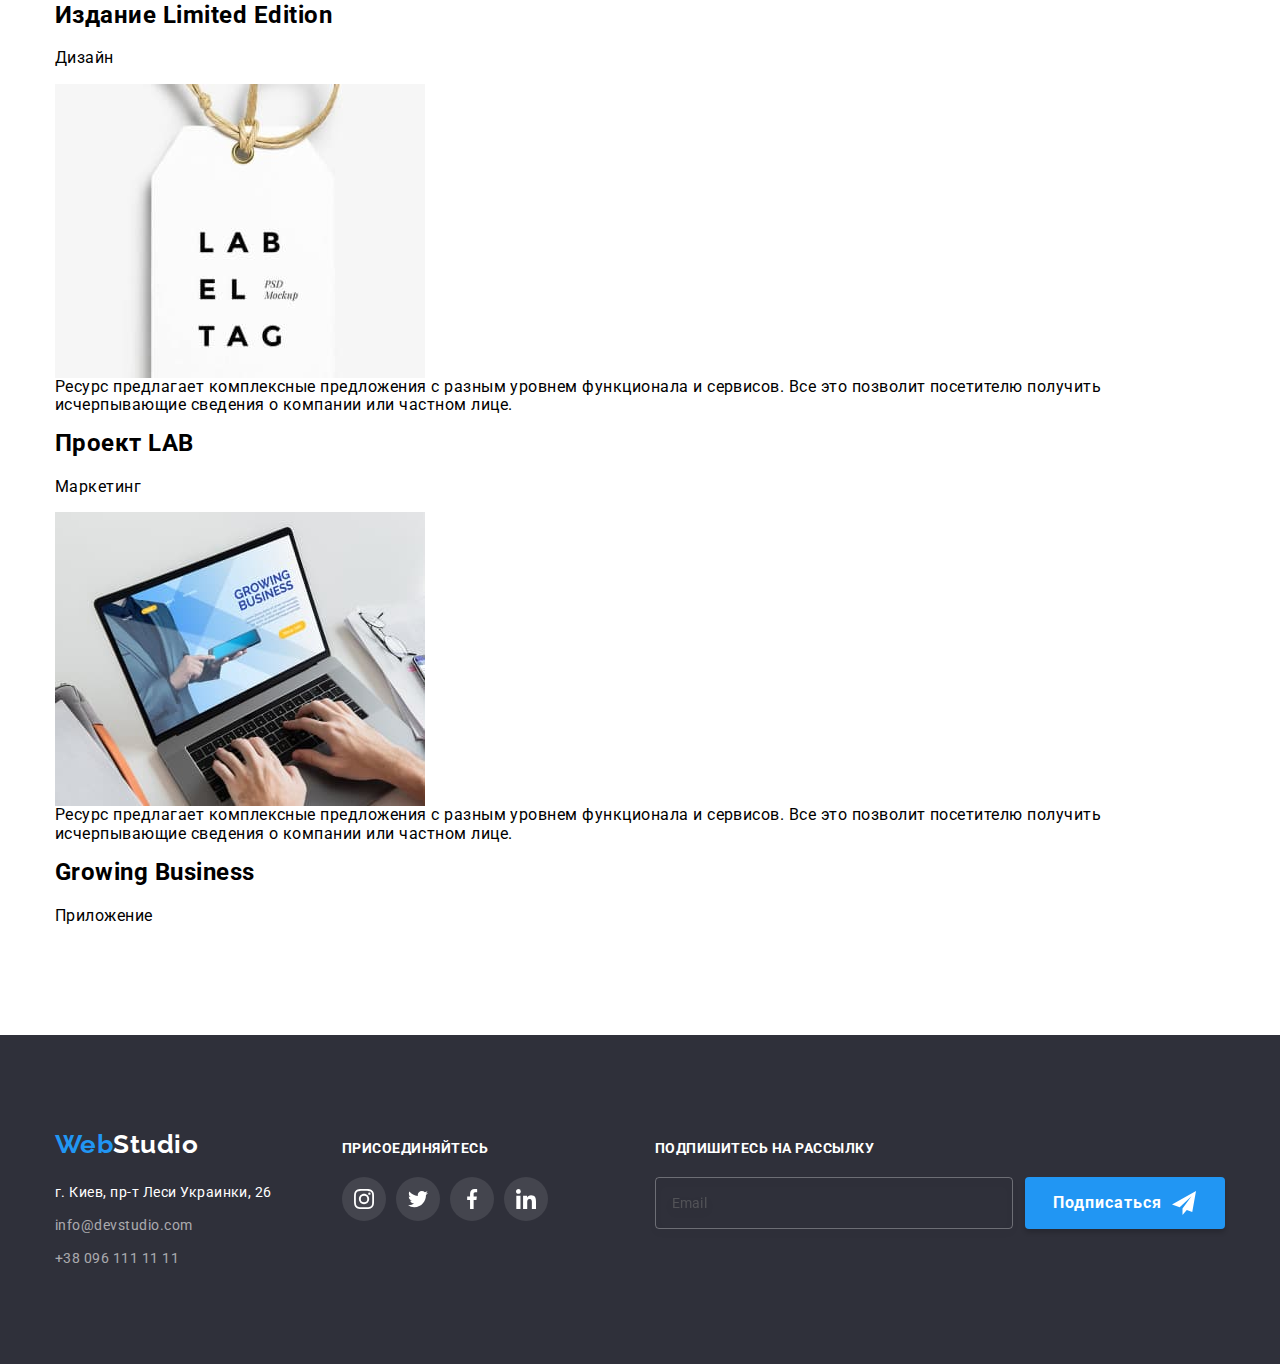
==== commit 63c06976: "сверстал студию" ====
--- a/portfolio.html
+++ b/portfolio.html
@@ -4,7 +4,7 @@
 	<meta charset="UTF-8">
 	<meta http-equiv="X-UA-Compatible" content="IE=edge">
 	<meta name="viewport" content="width=device-width, initial-scale=1.0">
-	<title>studio</title>
+	<title>WebStudio-portfolio</title>
 	<link rel="preconnect" href="https://fonts.googleapis.com">
 	<link rel="preconnect" href="https://fonts.gstatic.com" crossorigin>
 	<link
@@ -15,37 +15,42 @@
 	<link rel="stylesheet" href="./css/main.min.css">
 </head>
 <body>
-	<!-- ! header -->
-	<header>
-		<div class="header">
-			<div class="header-nav container">
-				<nav class="nav">
-					<a class="logo" href="./index.html"><span class="logo-first-words">Web</span>Studio</a>
-					<ul class="nav-list ">
-						<li class="nav-link"><a class="link" href="./index.html">Студия</a></li>
-						<li class="nav-link nav-link--active"><a class=" link  link-active " href="./portfolio.html">Портфолио</a></li>
-						<li class="nav-link"><a class="link " href="../goit-markup-hw-05/contact.html">Контакты</a></li>
-					</ul>
-				</nav>
-				<ul class="nav-contact nav">
-					<li class="contact-list ">
-						<a class="contact-link" href="mailto:info@devstudio.com">
-							<span class="link-icon"><svg width="16" height="16">
+		<!-- ? header -->
+	<header class="header">
+				<div class="container header__container">
+
+					<!-- header nav  -->
+					<nav class="header__nav">
+						<a class="logo header__logo" href= "./index.html" ><span class="logo__first-words">Web</span>Studio</a>
+						<ul class="header__list ">
+							<li class="header__item"><a class="header__link " href="./index.html">Студия</a></li>
+							<li class="header__item"><a class="header__link header__link--active" href="./portfolio.html">Портфолио</a></li>
+							<li class="header__item"><a class="header__link" href="./contact.html">Контакты</a></li>
+						</ul>
+					</nav>
+
+					<!-- header contact  -->
+					<ul class="contact" >
+
+						<li class="contact__item">
+							<a class="contact__link " href="mailto:info@devstudio.com">
+								<span class="link-icon"><svg width="16" height="16">
 									<use href="./images/sprite.svg#icon-mail"></use>
 								</svg></span>info@devstudio.com
-						</a>
-					</li>
-	
-					<li class="contact-list ">
-						<a class="contact-link" href="tel:+380961111111"> <span class="link-icon ">
+							</a>
+						</li>
+						
+						<li class="contact__item">
+							<a class="contact__link" href="tel:+380961111111"> <span class="link-icon ">
 								<svg width="16" height="16">
 									<use href="./images/sprite.svg#icon-phone"></use>
 								</svg></span>+38 096 111 11 11</a>
-					</li>
-				</ul>
-			</div>
-		</div>
+						</li>
+
+					</ul>
+				</div>
 	</header>
+
 	
 	<!--! main -->
 	<main>
@@ -220,71 +225,76 @@
 
 
 	<!-- ! Footer  -->
-	<footer class="section background-container ">
-		<div class="container">
-			<!-- address  -->
-			<div class="address">
-				<a class="logo" href="./index.html"><span class="logo-first-words">Web</span><span
-						class="logo-second-word">Studio</span></a>
-				<address>
-					<ul class="address-list">
-						<li class="address-item"><a class="item-map" href="https://goo.gl/maps/piqngm7oDQpEDh6u6"
-								target="_blank" rel="noopener nofollow noreferrer">г. Киев, пр-т Леси Украинки, 26</a></li>
-						<li class="address-item"><a class="item-contact"
-								href="mailto:info@devstudio.com">info@devstudio.com</a></li>
-						<li class="address-item"><a class="item-contact" href="tel:+380961111111">+38 096 111 11 11</a></li>
-					</ul>
-	
-				</address>
-			</div>
-			<!-- social -->
-	
-			<div class="connect">
-				<h2 class="footer-title">присоединяйтесь</h2>
-				<div class="connect-social">
-					<a class="social-item">
+<footer class="section footer">
+	<div class="container">
+		<!-- address  -->
+		<div class="footer__address">
+			<a class="logo footer__logo" href= "./index.html" ><span class="logo__first-words">Web</span>Studio</a>
+			<address>
+				<ul class="address__list">
+					<li class="address__item"><a class="address__street" href="https://goo.gl/maps/piqngm7oDQpEDh6u6" target="_blank" rel="noopener nofollow noreferrer">г. Киев, пр-т Леси Украинки, 26</a></li>
+					<li class="address__item"><a class="address__contact"  href="mailto:info@devstudio.com" >info@devstudio.com</a></li>
+					<li class="address__item"><a class="address__contact"  href="tel:+380961111111">+38 096 111 11 11</a></li>
+				</ul>
+				
+			</address>
+		</div>
+		<!-- social -->
+		<div class="footer__social">
+			<h2 class="footer__sub-title">присоединяйтесь</h2>
+
+			<!-- social icon  -->
+			<ul class="social__list">
+				<li class="social__item social__item--color">
+					<a class="social__icon">
 						<svg width="20" height="20">
 							<use href="./images/sprite.svg#icon-instagram-2"></use>
 						</svg>
 					</a>
-					<a class="social-item">
+				</li>
+				<li class="social__item social__item--color">
+					<a class="social__icon">
 						<svg width="20" height="20">
 							<use href="./images/sprite.svg#icon-twitter-1"></use>
 						</svg>
 					</a>
-					<a class="social-item">
+				</li>
+				<li class="social__item social__item--color">
+					<a class="social__icon">
 						<svg width="20" height="20">
 							<use href="./images/sprite.svg#icon-facebook-1"></use>
 						</svg>
 					</a>
-					<a class="social-item">
+				</li>
+				<li class="social__item social__item--color">
+					<a class="social__icon">
 						<svg width="20" height="20">
 							<use href="./images/sprite.svg#icon-linkedin-1"></use>
 						</svg>
 					</a>
-				</div>
+				</li>
+			</ul>
+		</div>
+
+		<!-- fiel mail -->
+		<form class="footer__field">
+			<h2 class="footer__sub-title">Подпишитесь на рассылку</h2>
+
+			<div class="footer__field-box">
+				<input type="email" class="footer__input" placeholder="Email">
+				<button type="submit" class="button button-icon">Подписаться 
+					<span class="button__icon">
+						<svg  height="24" width="24">
+							<use href="./images/sprite.svg#icon-icon-send"></use>
+						</svg>
+					</span>
+				</button>
 			</div>
-	
-			<!-- fiel mail -->
-			<form class="field__mail">
-				<h2 class="footer-title">Подпишитесь на рассылку</h2>
-	
-				<div class="field__mail--box">
-					<input type="email" class="field__mail--input" placeholder="Email">
-					<button type="submit" class="button button-icon">Подписаться
-						<span class="button__icon">
-							<svg height="24" width="24">
-								<use href="./images/sprite.svg#icon-icon-send"></use>
-							</svg>
-						</span>
-					</button>
-				</div>
-	
-			</form>
-	
-			<!-- end container  -->
-		</div>
-	</footer>
+				
+		</form>
+
+	</div>
+</footer>
 </body>
 
 </html>--- a/css/main.min.css
+++ b/css/main.min.css
@@ -1 +1 @@
-/*# sourceMappingURL=main.min.css.map */+html{box-sizing:border-box}*,*::after,*::before{box-sizing:inherit}h1,h2,h3,h4,h5,h6,p{margin-top:0}ul{list-style:none;padding-left:0;margin:0}a{text-decoration:none;color:inherit}img{display:block;max-width:100%;height:auto}address{font-style:normal}body{font-family:"Roboto";font-style:normal;font-size:16px;color:var(--title-color);background-color:var(--white-color);letter-spacing:.03em}::placeholder{font-weight:400;font-size:14px;line-height:1.14;letter-spacing:.01em;color:rgba(117,117,117,.5)}.section{padding:94px 0}.section-about{padding-top:0px}.section-title{font-weight:700;font-size:36px;line-height:42px;text-align:center;margin-bottom:50px}.container{width:1200px;padding-left:15px;padding-right:15px;margin:0 auto}.visually-title{position:absolute;width:1px;height:1px;margin:-1px;border:0;padding:0;white-space:nowrap;clip-path:inset(100%);clip:rect(0 0 0 0);overflow:hidden}.button{background:#2196f3;box-shadow:0px 4px 4px rgba(0,0,0,.15);color:#fff;border-radius:4px;padding:10px 32px;min-width:200px;font-weight:700;line-height:1.9;align-items:center;text-align:center;letter-spacing:.06em;border:none;cursor:pointer;transition:background-color 250ms cubic-bezier(0.4, 0, 0.2, 1),transform 250ms cubic-bezier(0.4, 0, 0.2, 1)}.button:hover,.button:focus{background-color:#107ed8;transform:scale(1.02)}.button__icon{display:flex;justify-content:center;align-items:center;width:24px;height:24px;margin-left:10px}.button-icon{display:flex;padding:10px 28px;fill:#fff}.logo{display:block;font-family:"Raleway";font-style:normal;font-weight:700;font-size:26px;line-height:1.19}.logo__first-words{color:#2196f3}.header{border-bottom:1px solid #ececec}.header__container{display:flex}.header__nav{display:flex;align-items:center;font-weight:500;font-size:14px;line-height:1.14;letter-spacing:.02em;color:#212121}.header__logo{margin-right:93px;color:#000}.header__list{display:flex}.header__item{position:relative;display:flex;margin-right:50px;width:100%;height:100%}.header__item:last-child{margin:0}.header__link{padding:25px 0px 25px 0px}.header__link:hover{color:#2196f3;transition:color 250ms cubic-bezier(0.4, 0, 0.2, 1)}.header__link::after{content:"";position:absolute;bottom:-1px;right:0;width:0%;height:4px;background:#2196f3;will-change:left,width;border-radius:2px;transition:left 250ms cubic-bezier(0.4, 0, 0.2, 1),width 250ms cubic-bezier(0.4, 0, 0.2, 1),color 250ms cubic-bezier(0.4, 0, 0.2, 1)}.header__link:hover::after{left:0;width:100%}.header__link--active{color:#2196f3}.header__link--active::after{position:absolute;content:"";bottom:-1px;left:0;height:4px;width:100%;background:#2196f3;border-radius:2px}.contact{display:flex;margin-left:auto;align-items:center;font-weight:500;font-size:14px;line-height:16px;letter-spacing:.02em;color:#757575}.contact__item{margin-right:30px;transition:fill 250ms cubic-bezier(0.4, 0, 0.2, 1),color 250ms cubic-bezier(0.4, 0, 0.2, 1)}.contact__item:hover{color:#2196f3;fill:#2196f3}.contact__item:last-child{margin:0}.link-icon{width:16px;height:16px;margin-right:10px;fill:inherit;vertical-align:middle}.hero{padding-top:200px;padding-bottom:200px;text-align:center;background-image:linear-gradient(to top, rgba(47, 48, 58, 0.4), rgba(47, 48, 58, 0.4)),url(../images/img-hero.jpg);background-size:cover;background-position:center;background-repeat:no-repeat}.hero__text{width:700px;margin:0 auto}.hero__title{margin-bottom:30px;font-weight:900;font-size:44px;line-height:1.3;text-align:center;letter-spacing:.06em;text-transform:uppercase;color:#fff}.benefits{display:flex}.benefits__list{display:flex;flex-wrap:wrap}.benefits__item{width:270px;height:251px;border-radius:4px;margin-right:30px}.benefits__item:last-child{margin:0}.benefits__box{display:flex;justify-content:center;align-items:center;width:270px;height:120px;background:#f5f4fa;margin-bottom:30px}.benefits__icon{width:70px;height:70px}.benefits__title{font-weight:700;font-size:14px;line-height:16px;text-transform:uppercase;margin-bottom:10px;color:#212121}.benefits__text{font-weight:400;font-size:14px;line-height:24px;margin-bottom:0;color:#757575}.development__list{display:flex}.development__item{width:370px;height:294px;margin-right:30px;position:relative;transition:transform 250ms cubic-bezier(0.4, 0, 0.2, 1)}.development__item:last-child{margin:0}.development__item:hover,.development__item:focus{transform:scale(1.05)}.development__text{position:absolute;bottom:0;width:100%;padding:25px 0px;margin:0;font-weight:700;font-size:14px;line-height:1.14;text-align:center;text-transform:uppercase;color:#fff;background:rgba(47,48,58,.8)}.team{background:#f5f4fa}.team__list{display:flex}.team__card{width:270px;height:428px;margin-right:30px;background:#fff;box-shadow:0px 1px 3px rgba(0,0,0,.12),0px 1px 1px rgba(0,0,0,.14),0px 2px 1px rgba(0,0,0,.2);border-radius:0px 0px 4px 4px}.team__card:last-child{margin:0}.team__tumb{padding:30px 32px}.team__name{font-weight:500;font-size:16px;line-height:1.18;text-align:center;color:#212121;margin-bottom:10px}.team__job{font-weight:400;font-size:16px;line-height:1.18;text-align:center;color:#757575;margin-bottom:16px}.social__list{display:flex;justify-content:center}.social__item{position:relative;width:44px;height:44px;margin-right:10px;border-radius:50%;fill:#afb1b8;background-color:#fff;transition:fill 250ms cubic-bezier(0.4, 0, 0.2, 1),background-color 250ms cubic-bezier(0.4, 0, 0.2, 1)}.social__item:last-child{margin:0}.social__item:hover,.social__item:focus{background:#2196f3;fill:#fff}.social__icon{position:absolute;top:50%;left:50%;transform:translate(-50%, -50%);width:20px;height:20px}.client__list{display:flex}.client__logo{position:relative;width:170px;height:92px;fill:#afb1b8;border:1px solid #afb1b8;border-radius:4px;margin-right:30px;transition:fill 250ms cubic-bezier(0.4, 0, 0.2, 1),background-color 250ms cubic-bezier(0.4, 0, 0.2, 1),scale 250ms cubic-bezier(0.4, 0, 0.2, 1)}.client__logo:hover,.client__logo:focus{fill:#2196f3;border:1px solid #2196f3;border-radius:4px;transform:scale(1.05)}.client__logo:last-child{margin:0}.client__link{position:absolute;left:50%;top:50%;transform:translate(-50%, -50%);width:106px;height:60px}.footer{justify-content:center;align-items:center;background:#2f303a;color:#fff}.footer .container{display:flex}.footer__address{display:inline-block;margin-right:70px;font-weight:400;font-size:14px;line-height:24px}.footer__logo{margin-bottom:20px}.address__item{margin-bottom:9px;color:rgba(255,255,255,.6)}.address__item:first-child{color:#fff}.address__item:last-child{margin:0}.footer__social{display:inline-block}.footer__sub-title{font-weight:700;font-size:14px;line-height:1.14;text-transform:uppercase;padding-top:12px;margin-bottom:20px;color:#fff}.social__item--color{background-color:rgba(255,255,255,.1);fill:#fff}.footer__field{display:inline-block;margin-left:auto}.footer__field-box{display:flex}.footer__input{width:358px;padding:15px 16px;margin-right:12px;font-weight:400;font-size:16px;line-height:20px;background-color:rgba(0,0,0,0);color:rgba(255,255,255,.6);border:1px solid rgba(255,255,255,.3);filter:drop-shadow(0px 4px 4px rgba(0, 0, 0, 0.15));border-radius:4px}.blackdrop{position:fixed;top:50%;left:50%;transform:translate(-50%, -50%);width:100%;height:100%;opacity:1;background-color:rgba(0,0,0,.5);transition:opacity 250ms cubic-bezier(0.4, 0, 0.2, 1)}.blackdrop.is-hidden{pointer-events:none;opacity:0}.blackdrop.is-hidden .modal{transform:translate(-50%, -50%) scale(0.2);opacity:0}.modal{display:flex;flex-direction:column;padding:40px;width:528px;height:581px;position:relative;top:50%;left:50%;transform:translate(-50%, -50%);opacity:1;background:#fff;box-shadow:0px 1px 3px rgba(0,0,0,.12),0px 1px 1px rgba(0,0,0,.14),0px 2px 1px rgba(0,0,0,.2);border-radius:4px;transition:transform 250ms cubic-bezier(0.4, 0, 0.2, 1),opacity 250ms cubic-bezier(0.4, 0, 0.2, 1)}.modal-button{position:absolute;top:8px;right:8px;display:flex;justify-content:center;align-items:center;width:30px;height:30px;border-radius:50%;fill:#000;background:#fff;border:1px solid rgba(0,0,0,.1);transition:fill 250ms cubic-bezier(0.4, 0, 0.2, 1),transform 250ms cubic-bezier(0.4, 0, 0.2, 1)}.modal-button:hover,.modal-button:hover{fill:#2196f3;transform:scale(1.05)}.form__title{font-weight:700;font-size:20px;line-height:1.15;text-align:center;margin-bottom:12px;color:#212121}.form .button{display:block;margin:0 auto}.form__field{display:inline-block;width:100%;margin-bottom:10px}.form__field textarea{width:100%;height:120px;border:1px solid rgba(33,33,33,.2);border-radius:4px;padding:11px 16px;font-size:14px;resize:none}.form__label{font-weight:400;font-size:12px;line-height:1.16;letter-spacing:.01em;color:#757575;display:inline-block;margin-bottom:2px}.form__input{box-sizing:border-box;display:inline-block;position:relative;padding:11px 11px 11px 42px;margin:0;width:100%;font-size:14px;color:#212121;line-height:1.14;letter-spacing:.01em;border:1px solid rgba(33,33,33,.2);border-radius:4px;outline:none}.form__input:focus{fill:#2196f3;border:1px solid #2196f3}.form__input:focus~.form__icon{fill:#2196f3}.form__box-input{position:relative}.form__icon{display:inline-block;position:absolute;top:50%;left:12px;transform:translateY(-50%);width:18px;height:18px;fill:#212121}.form__checkbox{display:flex;align-items:center;justify-content:center;font-weight:400;font-size:14px;line-height:24px;color:#757575;margin-bottom:26px}.checkbox{display:inline-block;position:absolute;width:1px;height:1px;margin:-1px;border:0;padding:0;white-space:nowrap;clip-path:inset(100%);clip:rect(0 0 0 0);overflow:hidden;transition:backgound-color 250ms cubic-bezier(0.4, 0, 0.2, 1),background-image 250ms cubic-bezier(0.4, 0, 0.2, 1)}.checkbox:checked+.form__checkbox-icon{border-color:rgba(0,0,0,0);background-color:#2965ff;background-image:url(../images/svg/icon_checked.svg);background-size:contain;background-origin:border-box}.form__checkbox-icon{display:inline-block;width:16px;height:16px;border:1.7px solid #212121;border-radius:2px;margin-right:7px}.form__checkbox-text{padding-top:2px}.form__checkbox-link{color:#2196f3}/*# sourceMappingURL=main.min.css.map */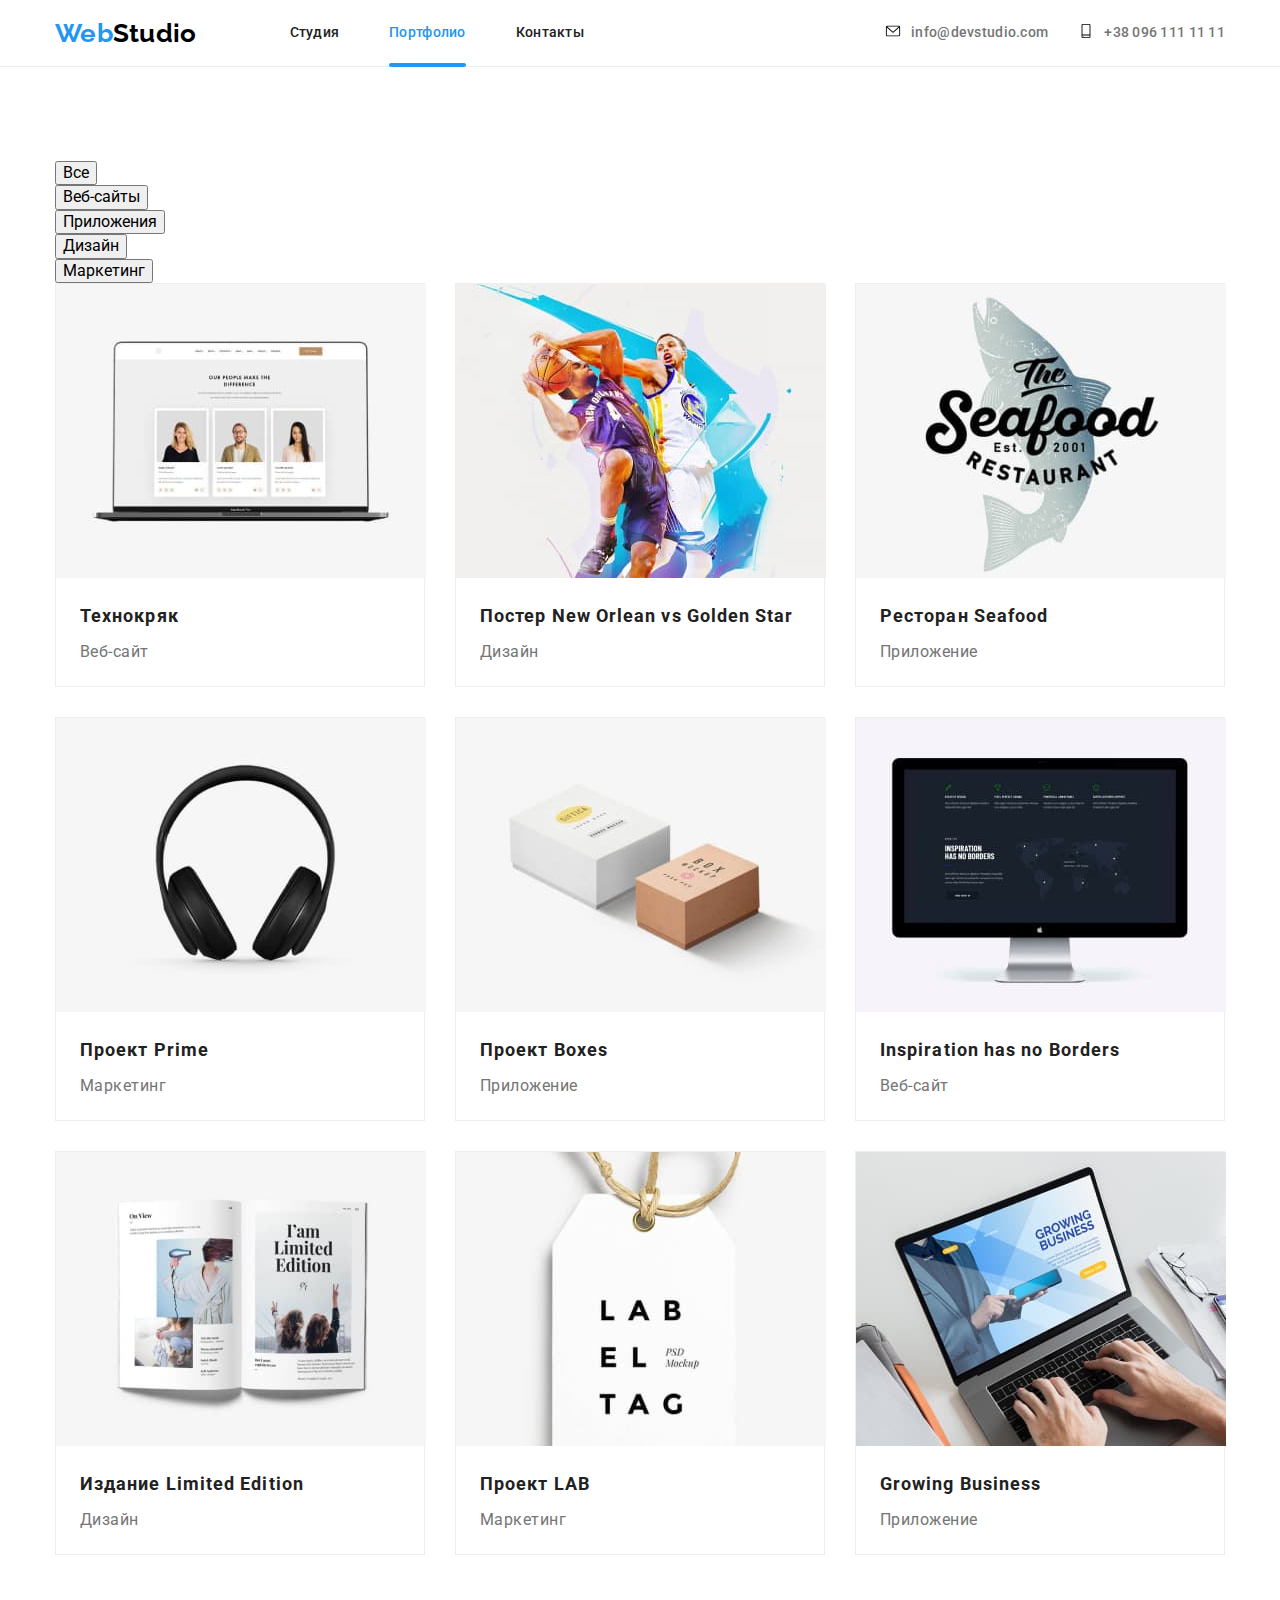
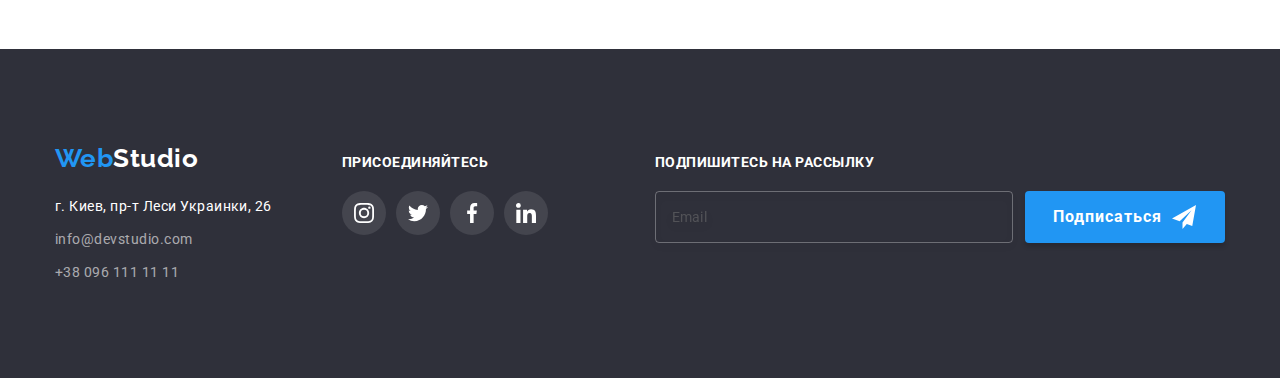
==== commit 588461a3: "Добавил стили к карточкам" ====
--- a/portfolio.html
+++ b/portfolio.html
@@ -56,168 +56,174 @@
 	<main>
 		<section class="section">
 		<div class="container">
-				<h1 class="visually-title">Проекты</h1>
-				<!-- ! filter  -->
-				<ul class="filter-list">
-					<li class="filter-item"><button class="filter filter-active">Все</button></li>
-					<li class="filter-item"><button class="filter ">Веб-сайты</button></li>
-					<li class="filter-item"><button class="filter ">Приложения</button></li>
-					<li class="filter-item"><button class="filter ">Дизайн</button></li>
-					<li class="filter-item"><button class="filter ">Маркетинг</button></li>
-				</ul>
-				<!--! project  -->
-				<ul class="project-list">
-					<li class="project">
-						<a class="project-link" href="#"  target="_blank" rel="noopener nofollow noreferrer">
-							
-							<div class="project-link--img-container">
-								<img class="project-img" src="./images/portfolio/img.jpg" alt="Ноутбук с сайтом" width="370" height="294">
-								<div class="project-description--animate" >
-									<p class="project-text">Ресурс предлагает комплексные предложения с разным уровнем функционала и сервисов. Все это позволит посетителю получить
-									исчерпывающие сведения о компании или частном лице.
-									</p>
-								</div>
-							</div>
-							<div class="project-info">
-								<h2 class="project-name">Технокряк</h2>
-								<p class="project-description">Веб-сайт </p>
-							</div>
-						</a>
-					</li>
-					<li class="project">
-						<a class="project-link" href="#" target="_blank" rel="noopener nofollow noreferrer">
-							<div class="project-link--img-container">
-								<img class="project-img" src="./images/portfolio/img-1.jpg" alt="Ноутбук с сайтом" width="370" height="294">
-								<div class="project-description--animate">
-									<p class="project-text">Ресурс предлагает комплексные предложения с разным уровнем функционала и сервисов. Все
-										это позволит посетителю получить исчерпывающие сведения о компании или частном лице.
-									</p>
-								</div>
-							</div>
-						<div class="project-info">
-							<h2 class="project-name">Постер New Orlean vs Golden Star</h2>
-							<p class="project-description">Дизайн</p>
-						</div>
-						</a>
-					</li>
-					<li class="project">
-						<a class="project-link" href="#" target="_blank" rel="noopener nofollow noreferrer">
-
-						<div class="project-link--img-container">
-							<img class="project-img" src="./images/portfolio/img-2.jpg" alt="Ноутбук с сайтом" width="370" height="294">
-							<div class="project-description--animate">
-								<p class="project-text">Ресурс предлагает комплексные предложения с разным уровнем функционала и сервисов. Все
-									это позволит посетителю получить исчерпывающие сведения о компании или частном лице.
-								</p>
-							</div>
-						</div>
-						<div class="project-info">
-							<h2 class="project-name">Ресторан Seafood</h2>
-							<p class="project-description">Приложение</p>
-						</div>
-						</a>
-					</li>
-					<li class="project">
-						<a class="project-link" href="#" target="_blank" rel="noopener nofollow noreferrer">
-						<div class="project-link--img-container">
-							<img class="project-img" src="./images/portfolio/img-3.jpg" alt="Ноутбук с сайтом" width="370" height="294">
-							<div class="project-description--animate">
-								<p class="project-text">Ресурс предлагает комплексные предложения с разным уровнем функционала и сервисов. Все
-									это позволит посетителю получить исчерпывающие сведения о компании или частном лице.
-								</p>
-							</div>
-						</div>
-						<div class="project-info">
-							<h2 class="project-name">Проект Prime</h2>
-							<p class="project-description">Маркетинг</p>
-						</div>
-						</a>
-					</li>
-					<li class="project">
-						<a class="project-link" href="#" target="_blank" rel="noopener nofollow noreferrer">
-							<div class="project-link--img-container">
-								<img class="project-img" src="./images/portfolio/img-4.jpg" alt="Ноутбук с сайтом" width="370" height="294">
-								<div class="project-description--animate">
-									<p class="project-text">Ресурс предлагает комплексные предложения с разным уровнем функционала и сервисов. Все
-										это позволит посетителю получить исчерпывающие сведения о компании или частном лице.
-									</p>
-								</div>
-							</div>
-						
-						<div class="project-info">
-								<h2 class="project-name">Проект Boxes</h2>
-								<p class="project-description">Приложение</p>
-						</div>
-						</a>
-					</li>
-					<li class="project">
-						<a class="project-link" href="#" target="_blank" rel="noopener nofollow noreferrer">
-							<div class="project-link--img-container">
-								<img class="project-img" src="./images/portfolio/img-5.jpg" alt="Ноутбук с сайтом" width="370" height="294">
-								<div class="project-description--animate">
-									<p class="project-text">Ресурс предлагает комплексные предложения с разным уровнем функционала и сервисов. Все
-										это позволит посетителю получить исчерпывающие сведения о компании или частном лице.
-									</p>
-								</div>
-							</div>
-						<div class="project-info">
-							<h2 class="project-name">Inspiration has no Borders</h2>
-							<p class="project-description">Веб-сайт</p>
-						</div>
-						</a>
-					</li>
-					<li class="project">
-						<a class="project-link" href="#" target="_blank" rel="noopener nofollow noreferrer">
-							<div class="project-link--img-container">
-								<img class="project-img" src="./images/portfolio/img-6.jpg" alt="Ноутбук с сайтом" width="370" height="294">
-								<div class="project-description--animate">
-									<p class="project-text">Ресурс предлагает комплексные предложения с разным уровнем функционала и сервисов. Все
-										это позволит посетителю получить исчерпывающие сведения о компании или частном лице.
-									</p>
-								</div>
-							</div>
-						
-						<div class="project-info">
-							<h2 class="project-name">Издание Limited Edition</h2>
-							<p class="project-description">Дизайн</p>
-						</div>
-						</a>
-					</li>
-					<li class="project">
-						<a class="project-link" href="#" target="_blank" rel="noopener nofollow noreferrer">
-						<div class="project-link--img-container">
-							<img class="project-img" src="./images/portfolio/img-7.jpg" alt="Ноутбук с сайтом" width="370" height="294">
-							<div class="project-description--animate">
-								<p class="project-text">Ресурс предлагает комплексные предложения с разным уровнем функционала и сервисов. Все
-									это позволит посетителю получить исчерпывающие сведения о компании или частном лице.
-								</p>
-							</div>
-						</div>
-						
-						<div class="project-info">
-							<h2 class="project-name">Проект LAB</h2>
-							<p class="project-description">Маркетинг</p>
-						</div>
-						</a>
-					</li>
-					<li class="project">
-						<a class="project-link" href="#" target="_blank" rel="noopener nofollow noreferrer">
-						<div class="project-link--img-container">
-							<img class="project-img" src="./images/portfolio/img-8.jpg" alt="Ноутбук с сайтом" width="370" height="294">
-							<div class="project-description--animate">
-								<p class="project-text">Ресурс предлагает комплексные предложения с разным уровнем функционала и сервисов. Все
-									это позволит посетителю получить исчерпывающие сведения о компании или частном лице.
-								</p>
-							</div>
-						</div>
-						
-						<div class="project-info">
-								<h2 class="project-name">Growing Business</h2>
-								<p class="project-description">Приложение</p>
-						</div>
-						</a>
-					</li>
-				</ul>
+			<h1 class="visually-title">Проекты</h1>
+			<!-- ! filter  -->
+			<ul class="filter__list">
+					<li class="filter__item"><button class="filter__button filter__button--active">Все</button></li>
+					<li class="filter__item"><button class="filter__button ">Веб-сайты</button></li>
+					<li class="filter__item"><button class="filter__button ">Приложения</button></li>
+					<li class="filter__item"><button class="filter__button ">Дизайн</button></li>
+					<li class="filter__item"><button class="filter__button ">Маркетинг</button></li>
+			</ul>
+			<!--! project  -->
+			<ul class="project__list">
+				<li class="project">
+						<a class="project__link" href="#"  target="_blank" rel="noopener nofollow noreferrer">
+							
+							<div class="project__link-container">
+								<img class="project__img" src="./images/portfolio/img.jpg" alt="Ноутбук с сайтом" width="370" height="294">
+								<div class="project__description--animate" >
+									<p class="project__text">Ресурс предлагает комплексные предложения с разным уровнем функционала и сервисов. Все это позволит посетителю получить
+									исчерпывающие сведения о компании или частном лице.
+									</p>
+								</div>
+							</div>
+							<div class="project__tumb">
+								<h2 class="project__name">Технокряк</h2>
+								<p class="project__description">Веб-сайт </p>
+							</div>
+						</a>
+				</li>
+				<li class="project">
+						<a class="project__link" href="#"  target="_blank" rel="noopener nofollow noreferrer">
+							
+							<div class="project__link-container">
+								<img class="project__img" src="./images/portfolio/img-1.jpg" alt="Ноутбук с сайтом" width="370" height="294">
+								<div class="project__description--animate" >
+									<p class="project__text">Ресурс предлагает комплексные предложения с разным уровнем функционала и сервисов. Все это позволит посетителю получить
+									исчерпывающие сведения о компании или частном лице.
+									</p>
+								</div>
+							</div>
+							<div class="project__tumb">
+								<h2 class="project__name">Постер New Orlean vs Golden Star</h2>
+								<p class="project__description">Дизайн </p>
+							</div>
+						</a>
+				</li>
+				<li class="project">
+						<a class="project__link" href="#"  target="_blank" rel="noopener nofollow noreferrer">
+							
+							<div class="project__link-container">
+								<img class="project__img" src="./images/portfolio/img-2.jpg" alt="Ноутбук с сайтом" width="370" height="294">
+								<div class="project__description--animate" >
+									<p class="project__text">Ресурс предлагает комплексные предложения с разным уровнем функционала и сервисов. Все это позволит посетителю получить
+									исчерпывающие сведения о компании или частном лице.
+									</p>
+								</div>
+							</div>
+							<div class="project__tumb">
+								<h2 class="project__name">Ресторан Seafood</h2>
+								<p class="project__description">Приложение </p>
+							</div>
+						</a>
+				</li>
+				<li class="project">
+						<a class="project__link" href="#"  target="_blank" rel="noopener nofollow noreferrer">
+							
+							<div class="project__link-container">
+								<img class="project__img" src="./images/portfolio/img-3.jpg" alt="Ноутбук с сайтом" width="370" height="294">
+								<div class="project__description--animate" >
+									<p class="project__text">Ресурс предлагает комплексные предложения с разным уровнем функционала и сервисов. Все это позволит посетителю получить
+									исчерпывающие сведения о компании или частном лице.
+									</p>
+								</div>
+							</div>
+							<div class="project__tumb">
+								<h2 class="project__name">Проект Prime</h2>
+								<p class="project__description">Маркетинг </p>
+							</div>
+						</a>
+				</li>
+				<li class="project">
+						<a class="project__link" href="#"  target="_blank" rel="noopener nofollow noreferrer">
+							
+							<div class="project__link-container">
+								<img class="project__img" src="./images/portfolio/img-4.jpg" alt="Ноутбук с сайтом" width="370" height="294">
+								<div class="project__description--animate" >
+									<p class="project__text">Ресурс предлагает комплексные предложения с разным уровнем функционала и сервисов. Все это позволит посетителю получить
+									исчерпывающие сведения о компании или частном лице.
+									</p>
+								</div>
+							</div>
+							<div class="project__tumb">
+								<h2 class="project__name">Проект Boxes</h2>
+								<p class="project__description">Приложение </p>
+							</div>
+						</a>
+				</li>
+				<li class="project">
+						<a class="project__link" href="#"  target="_blank" rel="noopener nofollow noreferrer">
+							
+							<div class="project__link-container">
+								<img class="project__img" src="./images/portfolio/img-5.jpg" alt="Ноутбук с сайтом" width="370" height="294">
+								<div class="project__description--animate" >
+									<p class="project__text">Ресурс предлагает комплексные предложения с разным уровнем функционала и сервисов. Все это позволит посетителю получить
+									исчерпывающие сведения о компании или частном лице.
+									</p>
+								</div>
+							</div>
+							<div class="project__tumb">
+								<h2 class="project__name">Inspiration has no Borders</h2>
+								<p class="project__description">Веб-сайт</p>
+							</div>
+						</a>
+				</li>
+				<li class="project">
+						<a class="project__link" href="#"  target="_blank" rel="noopener nofollow noreferrer">
+							
+							<div class="project__link-container">
+								<img class="project__img" src="./images/portfolio/img-6.jpg" alt="Ноутбук с сайтом" width="370" height="294">
+								<div class="project__description--animate" >
+									<p class="project__text">Ресурс предлагает комплексные предложения с разным уровнем функционала и сервисов. Все это позволит посетителю получить
+									исчерпывающие сведения о компании или частном лице.
+									</p>
+								</div>
+							</div>
+							<div class="project__tumb">
+								<h2 class="project__name">Издание Limited Edition</h2>
+								<p class="project__description">Дизайн </p>
+							</div>
+						</a>
+				</li>
+				<li class="project">
+						<a class="project__link" href="#"  target="_blank" rel="noopener nofollow noreferrer">
+							
+							<div class="project__link-container">
+								<img class="project__img" src="./images/portfolio/img-7.jpg" alt="Ноутбук с сайтом" width="370" height="294">
+								<div class="project__description--animate" >
+									<p class="project__text">Ресурс предлагает комплексные предложения с разным уровнем функционала и сервисов. Все это позволит посетителю получить
+									исчерпывающие сведения о компании или частном лице.
+									</p>
+								</div>
+							</div>
+							<div class="project__tumb">
+								<h2 class="project__name">Проект LAB</h2>
+								<p class="project__description">Маркетинг </p>
+							</div>
+						</a>
+				</li>
+				<li class="project">
+						<a class="project__link" href="#"  target="_blank" rel="noopener nofollow noreferrer">
+							
+							<div class="project__link-container">
+								<img class="project__img" src="./images/portfolio/img-8.jpg" alt="Ноутбук с сайтом" width="370" height="294">
+								<div class="project__description--animate" >
+									<p class="project__text">Ресурс предлагает комплексные предложения с разным уровнем функционала и сервисов. Все это позволит посетителю получить
+									исчерпывающие сведения о компании или частном лице.
+									</p>
+								</div>
+							</div>
+							<div class="project__tumb">
+								<h2 class="project__name">Growing Business</h2>
+								<p class="project__description">Приложение</p>
+							</div>
+						</a>
+				</li>
+				
+			
+			</ul>
+		
 		</div>
 		</section>
 		<!-- main end -->
--- a/css/main.min.css
+++ b/css/main.min.css
@@ -1 +1 @@
-html{box-sizing:border-box}*,*::after,*::before{box-sizing:inherit}h1,h2,h3,h4,h5,h6,p{margin-top:0}ul{list-style:none;padding-left:0;margin:0}a{text-decoration:none;color:inherit}img{display:block;max-width:100%;height:auto}address{font-style:normal}body{font-family:"Roboto";font-style:normal;font-size:16px;color:var(--title-color);background-color:var(--white-color);letter-spacing:.03em}::placeholder{font-weight:400;font-size:14px;line-height:1.14;letter-spacing:.01em;color:rgba(117,117,117,.5)}.section{padding:94px 0}.section-about{padding-top:0px}.section-title{font-weight:700;font-size:36px;line-height:42px;text-align:center;margin-bottom:50px}.container{width:1200px;padding-left:15px;padding-right:15px;margin:0 auto}.visually-title{position:absolute;width:1px;height:1px;margin:-1px;border:0;padding:0;white-space:nowrap;clip-path:inset(100%);clip:rect(0 0 0 0);overflow:hidden}.button{background:#2196f3;box-shadow:0px 4px 4px rgba(0,0,0,.15);color:#fff;border-radius:4px;padding:10px 32px;min-width:200px;font-weight:700;line-height:1.9;align-items:center;text-align:center;letter-spacing:.06em;border:none;cursor:pointer;transition:background-color 250ms cubic-bezier(0.4, 0, 0.2, 1),transform 250ms cubic-bezier(0.4, 0, 0.2, 1)}.button:hover,.button:focus{background-color:#107ed8;transform:scale(1.02)}.button__icon{display:flex;justify-content:center;align-items:center;width:24px;height:24px;margin-left:10px}.button-icon{display:flex;padding:10px 28px;fill:#fff}.logo{display:block;font-family:"Raleway";font-style:normal;font-weight:700;font-size:26px;line-height:1.19}.logo__first-words{color:#2196f3}.header{border-bottom:1px solid #ececec}.header__container{display:flex}.header__nav{display:flex;align-items:center;font-weight:500;font-size:14px;line-height:1.14;letter-spacing:.02em;color:#212121}.header__logo{margin-right:93px;color:#000}.header__list{display:flex}.header__item{position:relative;display:flex;margin-right:50px;width:100%;height:100%}.header__item:last-child{margin:0}.header__link{padding:25px 0px 25px 0px}.header__link:hover{color:#2196f3;transition:color 250ms cubic-bezier(0.4, 0, 0.2, 1)}.header__link::after{content:"";position:absolute;bottom:-1px;right:0;width:0%;height:4px;background:#2196f3;will-change:left,width;border-radius:2px;transition:left 250ms cubic-bezier(0.4, 0, 0.2, 1),width 250ms cubic-bezier(0.4, 0, 0.2, 1),color 250ms cubic-bezier(0.4, 0, 0.2, 1)}.header__link:hover::after{left:0;width:100%}.header__link--active{color:#2196f3}.header__link--active::after{position:absolute;content:"";bottom:-1px;left:0;height:4px;width:100%;background:#2196f3;border-radius:2px}.contact{display:flex;margin-left:auto;align-items:center;font-weight:500;font-size:14px;line-height:16px;letter-spacing:.02em;color:#757575}.contact__item{margin-right:30px;transition:fill 250ms cubic-bezier(0.4, 0, 0.2, 1),color 250ms cubic-bezier(0.4, 0, 0.2, 1)}.contact__item:hover{color:#2196f3;fill:#2196f3}.contact__item:last-child{margin:0}.link-icon{width:16px;height:16px;margin-right:10px;fill:inherit;vertical-align:middle}.hero{padding-top:200px;padding-bottom:200px;text-align:center;background-image:linear-gradient(to top, rgba(47, 48, 58, 0.4), rgba(47, 48, 58, 0.4)),url(../images/img-hero.jpg);background-size:cover;background-position:center;background-repeat:no-repeat}.hero__text{width:700px;margin:0 auto}.hero__title{margin-bottom:30px;font-weight:900;font-size:44px;line-height:1.3;text-align:center;letter-spacing:.06em;text-transform:uppercase;color:#fff}.benefits{display:flex}.benefits__list{display:flex;flex-wrap:wrap}.benefits__item{width:270px;height:251px;border-radius:4px;margin-right:30px}.benefits__item:last-child{margin:0}.benefits__box{display:flex;justify-content:center;align-items:center;width:270px;height:120px;background:#f5f4fa;margin-bottom:30px}.benefits__icon{width:70px;height:70px}.benefits__title{font-weight:700;font-size:14px;line-height:16px;text-transform:uppercase;margin-bottom:10px;color:#212121}.benefits__text{font-weight:400;font-size:14px;line-height:24px;margin-bottom:0;color:#757575}.development__list{display:flex}.development__item{width:370px;height:294px;margin-right:30px;position:relative;transition:transform 250ms cubic-bezier(0.4, 0, 0.2, 1)}.development__item:last-child{margin:0}.development__item:hover,.development__item:focus{transform:scale(1.05)}.development__text{position:absolute;bottom:0;width:100%;padding:25px 0px;margin:0;font-weight:700;font-size:14px;line-height:1.14;text-align:center;text-transform:uppercase;color:#fff;background:rgba(47,48,58,.8)}.team{background:#f5f4fa}.team__list{display:flex}.team__card{width:270px;height:428px;margin-right:30px;background:#fff;box-shadow:0px 1px 3px rgba(0,0,0,.12),0px 1px 1px rgba(0,0,0,.14),0px 2px 1px rgba(0,0,0,.2);border-radius:0px 0px 4px 4px}.team__card:last-child{margin:0}.team__tumb{padding:30px 32px}.team__name{font-weight:500;font-size:16px;line-height:1.18;text-align:center;color:#212121;margin-bottom:10px}.team__job{font-weight:400;font-size:16px;line-height:1.18;text-align:center;color:#757575;margin-bottom:16px}.social__list{display:flex;justify-content:center}.social__item{position:relative;width:44px;height:44px;margin-right:10px;border-radius:50%;fill:#afb1b8;background-color:#fff;transition:fill 250ms cubic-bezier(0.4, 0, 0.2, 1),background-color 250ms cubic-bezier(0.4, 0, 0.2, 1)}.social__item:last-child{margin:0}.social__item:hover,.social__item:focus{background:#2196f3;fill:#fff}.social__icon{position:absolute;top:50%;left:50%;transform:translate(-50%, -50%);width:20px;height:20px}.client__list{display:flex}.client__logo{position:relative;width:170px;height:92px;fill:#afb1b8;border:1px solid #afb1b8;border-radius:4px;margin-right:30px;transition:fill 250ms cubic-bezier(0.4, 0, 0.2, 1),background-color 250ms cubic-bezier(0.4, 0, 0.2, 1),scale 250ms cubic-bezier(0.4, 0, 0.2, 1)}.client__logo:hover,.client__logo:focus{fill:#2196f3;border:1px solid #2196f3;border-radius:4px;transform:scale(1.05)}.client__logo:last-child{margin:0}.client__link{position:absolute;left:50%;top:50%;transform:translate(-50%, -50%);width:106px;height:60px}.footer{justify-content:center;align-items:center;background:#2f303a;color:#fff}.footer .container{display:flex}.footer__address{display:inline-block;margin-right:70px;font-weight:400;font-size:14px;line-height:24px}.footer__logo{margin-bottom:20px}.address__item{margin-bottom:9px;color:rgba(255,255,255,.6)}.address__item:first-child{color:#fff}.address__item:last-child{margin:0}.footer__social{display:inline-block}.footer__sub-title{font-weight:700;font-size:14px;line-height:1.14;text-transform:uppercase;padding-top:12px;margin-bottom:20px;color:#fff}.social__item--color{background-color:rgba(255,255,255,.1);fill:#fff}.footer__field{display:inline-block;margin-left:auto}.footer__field-box{display:flex}.footer__input{width:358px;padding:15px 16px;margin-right:12px;font-weight:400;font-size:16px;line-height:20px;background-color:rgba(0,0,0,0);color:rgba(255,255,255,.6);border:1px solid rgba(255,255,255,.3);filter:drop-shadow(0px 4px 4px rgba(0, 0, 0, 0.15));border-radius:4px}.blackdrop{position:fixed;top:50%;left:50%;transform:translate(-50%, -50%);width:100%;height:100%;opacity:1;background-color:rgba(0,0,0,.5);transition:opacity 250ms cubic-bezier(0.4, 0, 0.2, 1)}.blackdrop.is-hidden{pointer-events:none;opacity:0}.blackdrop.is-hidden .modal{transform:translate(-50%, -50%) scale(0.2);opacity:0}.modal{display:flex;flex-direction:column;padding:40px;width:528px;height:581px;position:relative;top:50%;left:50%;transform:translate(-50%, -50%);opacity:1;background:#fff;box-shadow:0px 1px 3px rgba(0,0,0,.12),0px 1px 1px rgba(0,0,0,.14),0px 2px 1px rgba(0,0,0,.2);border-radius:4px;transition:transform 250ms cubic-bezier(0.4, 0, 0.2, 1),opacity 250ms cubic-bezier(0.4, 0, 0.2, 1)}.modal-button{position:absolute;top:8px;right:8px;display:flex;justify-content:center;align-items:center;width:30px;height:30px;border-radius:50%;fill:#000;background:#fff;border:1px solid rgba(0,0,0,.1);transition:fill 250ms cubic-bezier(0.4, 0, 0.2, 1),transform 250ms cubic-bezier(0.4, 0, 0.2, 1)}.modal-button:hover,.modal-button:hover{fill:#2196f3;transform:scale(1.05)}.form__title{font-weight:700;font-size:20px;line-height:1.15;text-align:center;margin-bottom:12px;color:#212121}.form .button{display:block;margin:0 auto}.form__field{display:inline-block;width:100%;margin-bottom:10px}.form__field textarea{width:100%;height:120px;border:1px solid rgba(33,33,33,.2);border-radius:4px;padding:11px 16px;font-size:14px;resize:none}.form__label{font-weight:400;font-size:12px;line-height:1.16;letter-spacing:.01em;color:#757575;display:inline-block;margin-bottom:2px}.form__input{box-sizing:border-box;display:inline-block;position:relative;padding:11px 11px 11px 42px;margin:0;width:100%;font-size:14px;color:#212121;line-height:1.14;letter-spacing:.01em;border:1px solid rgba(33,33,33,.2);border-radius:4px;outline:none}.form__input:focus{fill:#2196f3;border:1px solid #2196f3}.form__input:focus~.form__icon{fill:#2196f3}.form__box-input{position:relative}.form__icon{display:inline-block;position:absolute;top:50%;left:12px;transform:translateY(-50%);width:18px;height:18px;fill:#212121}.form__checkbox{display:flex;align-items:center;justify-content:center;font-weight:400;font-size:14px;line-height:24px;color:#757575;margin-bottom:26px}.checkbox{display:inline-block;position:absolute;width:1px;height:1px;margin:-1px;border:0;padding:0;white-space:nowrap;clip-path:inset(100%);clip:rect(0 0 0 0);overflow:hidden;transition:backgound-color 250ms cubic-bezier(0.4, 0, 0.2, 1),background-image 250ms cubic-bezier(0.4, 0, 0.2, 1)}.checkbox:checked+.form__checkbox-icon{border-color:rgba(0,0,0,0);background-color:#2965ff;background-image:url(../images/svg/icon_checked.svg);background-size:contain;background-origin:border-box}.form__checkbox-icon{display:inline-block;width:16px;height:16px;border:1.7px solid #212121;border-radius:2px;margin-right:7px}.form__checkbox-text{padding-top:2px}.form__checkbox-link{color:#2196f3}/*# sourceMappingURL=main.min.css.map */+html{box-sizing:border-box}*,*::after,*::before{box-sizing:inherit}h1,h2,h3,h4,h5,h6,p{margin-top:0}ul{list-style:none;padding-left:0;margin:0}a{text-decoration:none;color:inherit}img{display:block;max-width:100%;height:auto}address{font-style:normal}body{font-family:"Roboto";font-style:normal;font-size:16px;color:var(--title-color);background-color:var(--white-color);letter-spacing:.03em}::placeholder{font-weight:400;font-size:14px;line-height:1.14;letter-spacing:.01em;color:rgba(117,117,117,.5)}.section{padding:94px 0}.section-about{padding-top:0px}.section-title{font-weight:700;font-size:36px;line-height:42px;text-align:center;margin-bottom:50px}.container{width:1200px;padding-left:15px;padding-right:15px;margin:0 auto}.visually-title{position:absolute;width:1px;height:1px;margin:-1px;border:0;padding:0;white-space:nowrap;clip-path:inset(100%);clip:rect(0 0 0 0);overflow:hidden}.button{background:#2196f3;box-shadow:0px 4px 4px rgba(0,0,0,.15);color:#fff;border-radius:4px;padding:10px 32px;min-width:200px;font-weight:700;line-height:1.9;align-items:center;text-align:center;letter-spacing:.06em;border:none;cursor:pointer;transition:background-color 250ms cubic-bezier(0.4, 0, 0.2, 1),transform 250ms cubic-bezier(0.4, 0, 0.2, 1)}.button:hover,.button:focus{background-color:#107ed8;transform:scale(1.02)}.button__icon{display:flex;justify-content:center;align-items:center;width:24px;height:24px;margin-left:10px}.button-icon{display:flex;padding:10px 28px;fill:#fff}.logo{display:block;font-family:"Raleway";font-style:normal;font-weight:700;font-size:26px;line-height:1.19}.logo__first-words{color:#2196f3}.header{border-bottom:1px solid #ececec}.header__container{display:flex}.header__nav{display:flex;align-items:center;font-weight:500;font-size:14px;line-height:1.14;letter-spacing:.02em;color:#212121}.header__logo{margin-right:93px;color:#000}.header__list{display:flex}.header__item{position:relative;display:flex;margin-right:50px;width:100%;height:100%}.header__item:last-child{margin:0}.header__link{padding:25px 0px 25px 0px}.header__link:hover{color:#2196f3;transition:color 250ms cubic-bezier(0.4, 0, 0.2, 1)}.header__link::after{content:"";position:absolute;bottom:-1px;right:0;width:0%;height:4px;background:#2196f3;will-change:left,width;border-radius:2px;transition:left 250ms cubic-bezier(0.4, 0, 0.2, 1),width 250ms cubic-bezier(0.4, 0, 0.2, 1),color 250ms cubic-bezier(0.4, 0, 0.2, 1)}.header__link:hover::after{left:0;width:100%}.header__link--active{color:#2196f3}.header__link--active::after{position:absolute;content:"";bottom:-1px;left:0;height:4px;width:100%;background:#2196f3;border-radius:2px}.contact{display:flex;margin-left:auto;align-items:center;font-weight:500;font-size:14px;line-height:16px;letter-spacing:.02em;color:#757575}.contact__item{margin-right:30px;transition:fill 250ms cubic-bezier(0.4, 0, 0.2, 1),color 250ms cubic-bezier(0.4, 0, 0.2, 1)}.contact__item:hover{color:#2196f3;fill:#2196f3}.contact__item:last-child{margin:0}.link-icon{width:16px;height:16px;margin-right:10px;fill:inherit;vertical-align:middle}.hero{padding-top:200px;padding-bottom:200px;text-align:center;background-image:linear-gradient(to top, rgba(47, 48, 58, 0.4), rgba(47, 48, 58, 0.4)),url(../images/img-hero.jpg);background-size:cover;background-position:center;background-repeat:no-repeat}.hero__text{width:700px;margin:0 auto}.hero__title{margin-bottom:30px;font-weight:900;font-size:44px;line-height:1.3;text-align:center;letter-spacing:.06em;text-transform:uppercase;color:#fff}.benefits{display:flex}.benefits__list{display:flex;flex-wrap:wrap}.benefits__item{width:270px;height:251px;border-radius:4px;margin-right:30px}.benefits__item:last-child{margin:0}.benefits__box{display:flex;justify-content:center;align-items:center;width:270px;height:120px;background:#f5f4fa;margin-bottom:30px}.benefits__icon{width:70px;height:70px}.benefits__title{font-weight:700;font-size:14px;line-height:16px;text-transform:uppercase;margin-bottom:10px;color:#212121}.benefits__text{font-weight:400;font-size:14px;line-height:24px;margin-bottom:0;color:#757575}.development__list{display:flex}.development__item{width:370px;height:294px;margin-right:30px;position:relative;transition:transform 250ms cubic-bezier(0.4, 0, 0.2, 1)}.development__item:last-child{margin:0}.development__item:hover,.development__item:focus{transform:scale(1.05)}.development__text{position:absolute;bottom:0;width:100%;padding:25px 0px;margin:0;font-weight:700;font-size:14px;line-height:1.14;text-align:center;text-transform:uppercase;color:#fff;background:rgba(47,48,58,.8)}.team{background:#f5f4fa}.team__list{display:flex}.team__card{width:270px;height:428px;margin-right:30px;background:#fff;box-shadow:0px 1px 3px rgba(0,0,0,.12),0px 1px 1px rgba(0,0,0,.14),0px 2px 1px rgba(0,0,0,.2);border-radius:0px 0px 4px 4px}.team__card:last-child{margin:0}.team__tumb{padding:30px 32px}.team__name{font-weight:500;font-size:16px;line-height:1.18;text-align:center;color:#212121;margin-bottom:10px}.team__job{font-weight:400;font-size:16px;line-height:1.18;text-align:center;color:#757575;margin-bottom:16px}.social__list{display:flex;justify-content:center}.social__item{position:relative;width:44px;height:44px;margin-right:10px;border-radius:50%;fill:#afb1b8;background-color:#fff;transition:fill 250ms cubic-bezier(0.4, 0, 0.2, 1),background-color 250ms cubic-bezier(0.4, 0, 0.2, 1)}.social__item:last-child{margin:0}.social__item:hover,.social__item:focus{background:#2196f3;fill:#fff}.social__icon{position:absolute;top:50%;left:50%;transform:translate(-50%, -50%);width:20px;height:20px}.client__list{display:flex}.client__logo{position:relative;width:170px;height:92px;fill:#afb1b8;border:1px solid #afb1b8;border-radius:4px;margin-right:30px;transition:fill 250ms cubic-bezier(0.4, 0, 0.2, 1),background-color 250ms cubic-bezier(0.4, 0, 0.2, 1),scale 250ms cubic-bezier(0.4, 0, 0.2, 1)}.client__logo:hover,.client__logo:focus{fill:#2196f3;border:1px solid #2196f3;border-radius:4px;transform:scale(1.05)}.client__logo:last-child{margin:0}.client__link{position:absolute;left:50%;top:50%;transform:translate(-50%, -50%);width:106px;height:60px}.footer{justify-content:center;align-items:center;background:#2f303a;color:#fff}.footer .container{display:flex}.footer__address{display:inline-block;margin-right:70px;font-weight:400;font-size:14px;line-height:24px}.footer__logo{margin-bottom:20px}.address__item{margin-bottom:9px;color:rgba(255,255,255,.6)}.address__item:first-child{color:#fff}.address__item:last-child{margin:0}.footer__social{display:inline-block}.footer__sub-title{font-weight:700;font-size:14px;line-height:1.14;text-transform:uppercase;padding-top:12px;margin-bottom:20px;color:#fff}.social__item--color{background-color:rgba(255,255,255,.1);fill:#fff}.footer__field{display:inline-block;margin-left:auto}.footer__field-box{display:flex}.footer__input{width:358px;padding:15px 16px;margin-right:12px;font-weight:400;font-size:16px;line-height:20px;background-color:rgba(0,0,0,0);color:rgba(255,255,255,.6);border:1px solid rgba(255,255,255,.3);filter:drop-shadow(0px 4px 4px rgba(0, 0, 0, 0.15));border-radius:4px;outline:none;transition:border 250ms cubic-bezier(0.4, 0, 0.2, 1)}.footer__input:focus{border:1px solid #2196f3}.blackdrop{position:fixed;top:50%;left:50%;transform:translate(-50%, -50%);width:100%;height:100%;opacity:1;background-color:rgba(0,0,0,.5);transition:opacity 250ms cubic-bezier(0.4, 0, 0.2, 1)}.blackdrop.is-hidden{pointer-events:none;opacity:0}.blackdrop.is-hidden .modal{transform:translate(-50%, -50%) scale(0.2);opacity:0}.modal{display:flex;flex-direction:column;padding:40px;width:528px;height:581px;position:relative;top:50%;left:50%;transform:translate(-50%, -50%);opacity:1;background:#fff;box-shadow:0px 1px 3px rgba(0,0,0,.12),0px 1px 1px rgba(0,0,0,.14),0px 2px 1px rgba(0,0,0,.2);border-radius:4px;transition:transform 250ms cubic-bezier(0.4, 0, 0.2, 1),opacity 250ms cubic-bezier(0.4, 0, 0.2, 1)}.modal-button{position:absolute;top:8px;right:8px;display:flex;justify-content:center;align-items:center;width:30px;height:30px;border-radius:50%;fill:#000;background:#fff;border:1px solid rgba(0,0,0,.1);transition:fill 250ms cubic-bezier(0.4, 0, 0.2, 1),transform 250ms cubic-bezier(0.4, 0, 0.2, 1)}.modal-button:hover,.modal-button:hover{fill:#2196f3;transform:scale(1.05)}.form__title{font-weight:700;font-size:20px;line-height:1.15;text-align:center;margin-bottom:12px;color:#212121}.form .button{display:block;margin:0 auto}.form__field{display:inline-block;width:100%;margin-bottom:10px}.form__field textarea{width:100%;height:120px;border:1px solid rgba(33,33,33,.2);border-radius:4px;padding:11px 16px;font-size:14px;resize:none}.form__label{font-weight:400;font-size:12px;line-height:1.16;letter-spacing:.01em;color:#757575;display:inline-block;margin-bottom:2px}.form__input{box-sizing:border-box;display:inline-block;position:relative;padding:11px 11px 11px 42px;margin:0;width:100%;font-size:14px;color:#212121;line-height:1.14;letter-spacing:.01em;border:1px solid rgba(33,33,33,.2);border-radius:4px;outline:none}.form__input:focus{fill:#2196f3;border:1px solid #2196f3}.form__input:focus~.form__icon{fill:#2196f3}.form__box-input{position:relative}.form__icon{display:inline-block;position:absolute;top:50%;left:12px;transform:translateY(-50%);width:18px;height:18px;fill:#212121}.form__checkbox{display:flex;align-items:center;justify-content:center;font-weight:400;font-size:14px;line-height:24px;color:#757575;margin-bottom:26px}.checkbox{display:inline-block;position:absolute;width:1px;height:1px;margin:-1px;border:0;padding:0;white-space:nowrap;clip-path:inset(100%);clip:rect(0 0 0 0);overflow:hidden;transition:backgound-color 250ms cubic-bezier(0.4, 0, 0.2, 1),background-image 250ms cubic-bezier(0.4, 0, 0.2, 1)}.checkbox:checked+.form__checkbox-icon{border-color:rgba(0,0,0,0);background-color:#2965ff;background-image:url(../images/svg/icon_checked.svg);background-size:contain;background-origin:border-box}.form__checkbox-icon{display:inline-block;width:16px;height:16px;border:1.7px solid #212121;border-radius:2px;margin-right:7px}.form__checkbox-text{padding-top:2px}.form__checkbox-link{color:#2196f3}.project__list{display:flex;flex-wrap:wrap}.project{display:block;width:370px;height:404px;margin:0 30px 30px 0;background:#fff;border:1px solid #eee;transition:border 250ms cubic-bezier(0.4, 0, 0.2, 1),box-shadow 250ms cubic-bezier(0.4, 0, 0.2, 1)}.project:nth-child(3n){margin-right:0}.project:nth-last-child(-n+3){margin-bottom:0}.project:hover,.project:focus{border:1px solid #eee;box-shadow:0px 1px 1px rgba(0,0,0,.12),0px 4px 4px rgba(0,0,0,.06),1px 4px 6px rgba(0,0,0,.16)}.project:hover .project__description--animate{transform:translateY(0);opacity:1;top:0}.project__link-container{position:relative;width:370px;height:294px;overflow:hidden}.project__description--animate{position:absolute;bottom:0;left:0;transform:translateY(100%);transition:opacity 250ms cubic-bezier(0.4, 0, 0.2, 1),transform 250ms cubic-bezier(0.4, 0, 0.2, 1);opacity:1;display:flex;justify-content:center;align-items:center;width:100%;height:100%;padding:24px;background:rgba(33,150,243,.9)}.project__text{font-weight:400;font-size:18px;line-height:28px;color:#fff;margin:0}.project__tumb{padding:20px 24px}.project__name{font-weight:700;font-size:18px;line-height:2;letter-spacing:.06em;color:#212121;margin-bottom:4px}.project__description{font-weight:400;font-size:16px;line-height:1.8;color:#757575;margin:0}/*# sourceMappingURL=main.min.css.map */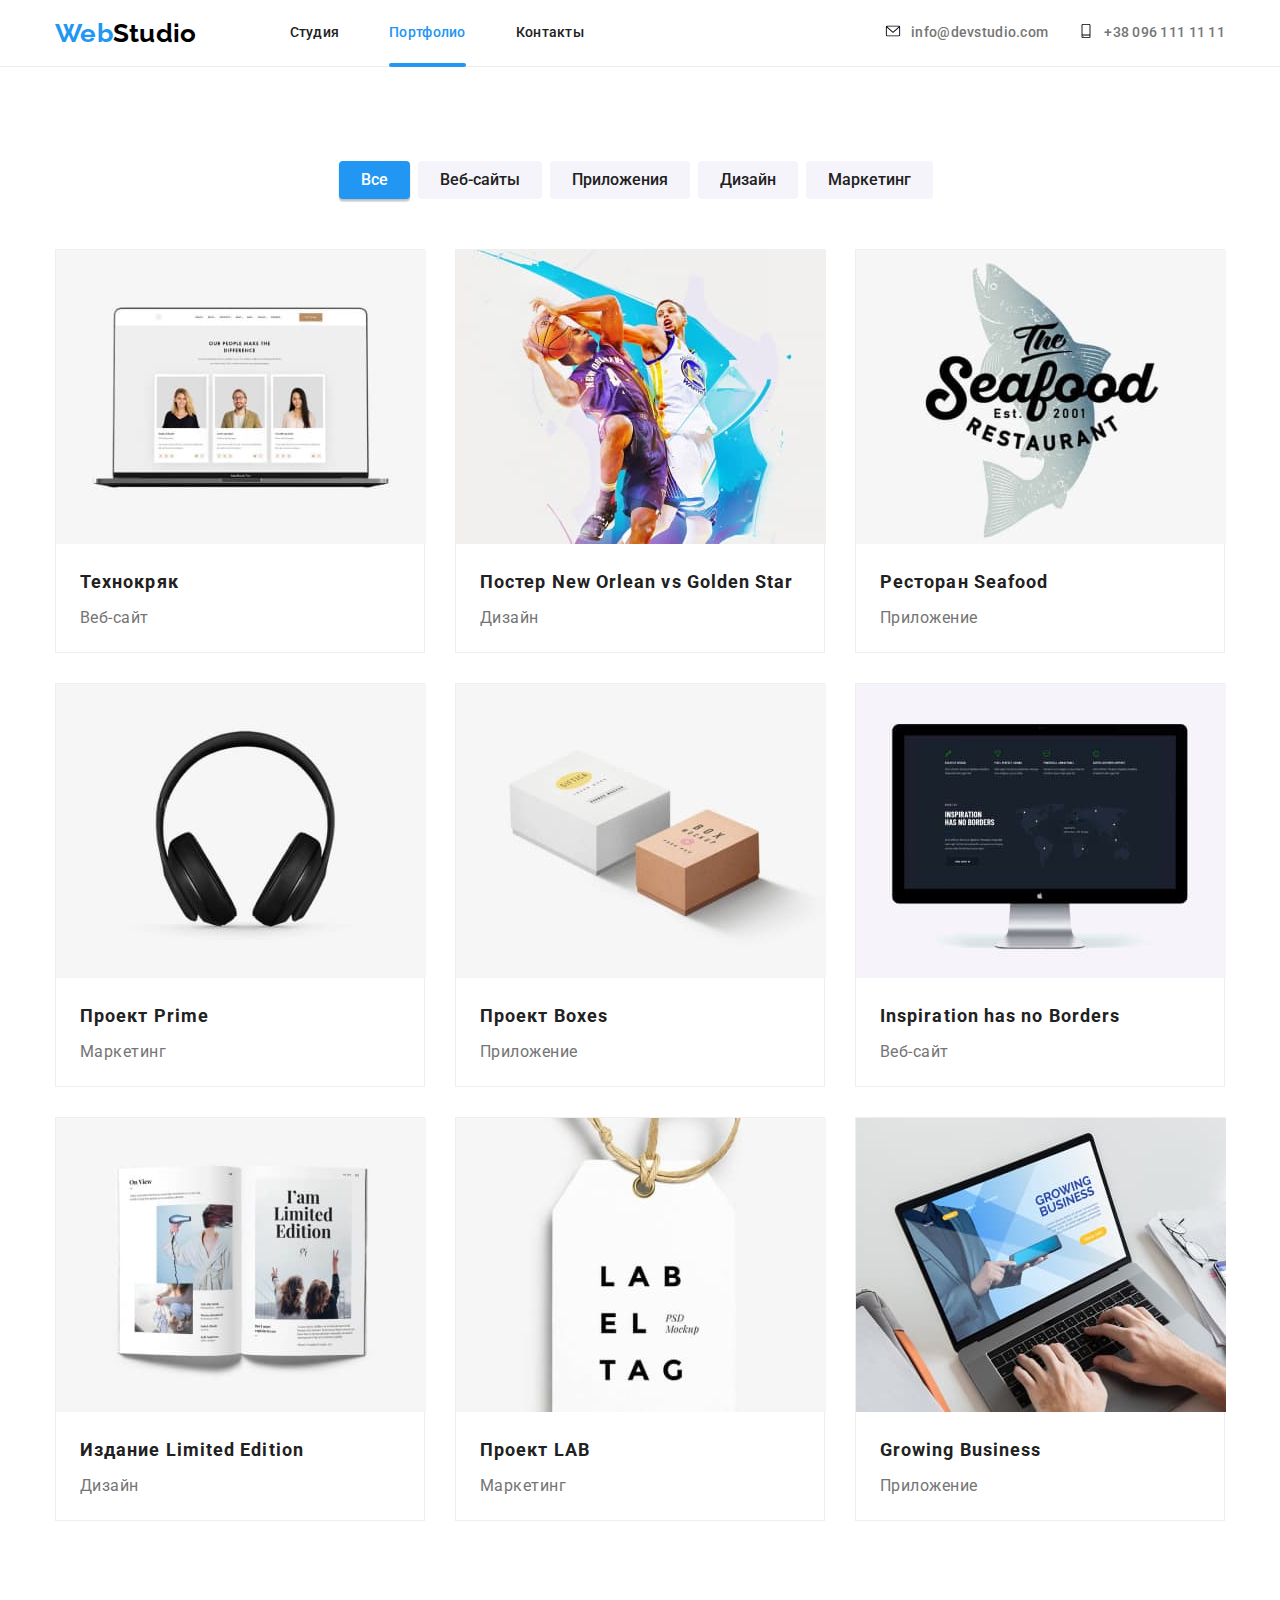
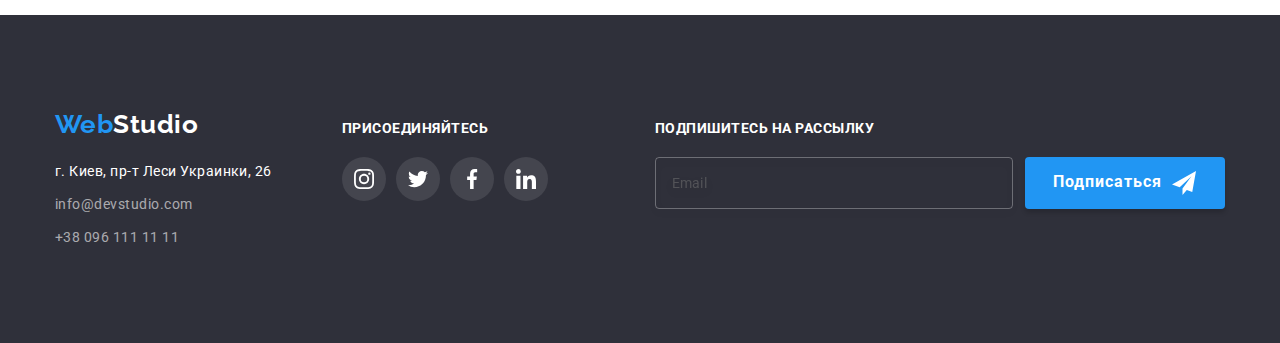
==== commit 3a9dbd67: "BEM style" ====
--- a/portfolio.html
+++ b/portfolio.html
@@ -1,306 +1,460 @@
 <!DOCTYPE html>
 <html lang="ru">
-<head>
-	<meta charset="UTF-8">
-	<meta http-equiv="X-UA-Compatible" content="IE=edge">
-	<meta name="viewport" content="width=device-width, initial-scale=1.0">
-	<title>WebStudio-portfolio</title>
-	<link rel="preconnect" href="https://fonts.googleapis.com">
-	<link rel="preconnect" href="https://fonts.gstatic.com" crossorigin>
-	<link
-		href="https://fonts.googleapis.com/css2?family=Raleway:wght@700&family=Roboto:wght@400;500;700;900&display=swap"
-		rel="stylesheet">
-	<link rel="stylesheet"
-		href="https://cdnjs.cloudflare.com/ajax/libs/modern-normalize/1.1.0/modern-normalize.min.css">
-	<link rel="stylesheet" href="./css/main.min.css">
-</head>
-<body>
-		<!-- ? header -->
-	<header class="header">
-				<div class="container header__container">
-
-					<!-- header nav  -->
-					<nav class="header__nav">
-						<a class="logo header__logo" href= "./index.html" ><span class="logo__first-words">Web</span>Studio</a>
-						<ul class="header__list ">
-							<li class="header__item"><a class="header__link " href="./index.html">Студия</a></li>
-							<li class="header__item"><a class="header__link header__link--active" href="./portfolio.html">Портфолио</a></li>
-							<li class="header__item"><a class="header__link" href="./contact.html">Контакты</a></li>
-						</ul>
-					</nav>
-
-					<!-- header contact  -->
-					<ul class="contact" >
-
-						<li class="contact__item">
-							<a class="contact__link " href="mailto:info@devstudio.com">
-								<span class="link-icon"><svg width="16" height="16">
-									<use href="./images/sprite.svg#icon-mail"></use>
-								</svg></span>info@devstudio.com
-							</a>
-						</li>
-						
-						<li class="contact__item">
-							<a class="contact__link" href="tel:+380961111111"> <span class="link-icon ">
-								<svg width="16" height="16">
-									<use href="./images/sprite.svg#icon-phone"></use>
-								</svg></span>+38 096 111 11 11</a>
-						</li>
-
-					</ul>
-				</div>
-	</header>
-
-	
-	<!--! main -->
-	<main>
-		<section class="section">
-		<div class="container">
-			<h1 class="visually-title">Проекты</h1>
-			<!-- ! filter  -->
-			<ul class="filter__list">
-					<li class="filter__item"><button class="filter__button filter__button--active">Все</button></li>
-					<li class="filter__item"><button class="filter__button ">Веб-сайты</button></li>
-					<li class="filter__item"><button class="filter__button ">Приложения</button></li>
-					<li class="filter__item"><button class="filter__button ">Дизайн</button></li>
-					<li class="filter__item"><button class="filter__button ">Маркетинг</button></li>
-			</ul>
-			<!--! project  -->
-			<ul class="project__list">
-				<li class="project">
-						<a class="project__link" href="#"  target="_blank" rel="noopener nofollow noreferrer">
-							
-							<div class="project__link-container">
-								<img class="project__img" src="./images/portfolio/img.jpg" alt="Ноутбук с сайтом" width="370" height="294">
-								<div class="project__description--animate" >
-									<p class="project__text">Ресурс предлагает комплексные предложения с разным уровнем функционала и сервисов. Все это позволит посетителю получить
-									исчерпывающие сведения о компании или частном лице.
-									</p>
-								</div>
-							</div>
-							<div class="project__tumb">
-								<h2 class="project__name">Технокряк</h2>
-								<p class="project__description">Веб-сайт </p>
-							</div>
-						</a>
-				</li>
-				<li class="project">
-						<a class="project__link" href="#"  target="_blank" rel="noopener nofollow noreferrer">
-							
-							<div class="project__link-container">
-								<img class="project__img" src="./images/portfolio/img-1.jpg" alt="Ноутбук с сайтом" width="370" height="294">
-								<div class="project__description--animate" >
-									<p class="project__text">Ресурс предлагает комплексные предложения с разным уровнем функционала и сервисов. Все это позволит посетителю получить
-									исчерпывающие сведения о компании или частном лице.
-									</p>
-								</div>
-							</div>
-							<div class="project__tumb">
-								<h2 class="project__name">Постер New Orlean vs Golden Star</h2>
-								<p class="project__description">Дизайн </p>
-							</div>
-						</a>
-				</li>
-				<li class="project">
-						<a class="project__link" href="#"  target="_blank" rel="noopener nofollow noreferrer">
-							
-							<div class="project__link-container">
-								<img class="project__img" src="./images/portfolio/img-2.jpg" alt="Ноутбук с сайтом" width="370" height="294">
-								<div class="project__description--animate" >
-									<p class="project__text">Ресурс предлагает комплексные предложения с разным уровнем функционала и сервисов. Все это позволит посетителю получить
-									исчерпывающие сведения о компании или частном лице.
-									</p>
-								</div>
-							</div>
-							<div class="project__tumb">
-								<h2 class="project__name">Ресторан Seafood</h2>
-								<p class="project__description">Приложение </p>
-							</div>
-						</a>
-				</li>
-				<li class="project">
-						<a class="project__link" href="#"  target="_blank" rel="noopener nofollow noreferrer">
-							
-							<div class="project__link-container">
-								<img class="project__img" src="./images/portfolio/img-3.jpg" alt="Ноутбук с сайтом" width="370" height="294">
-								<div class="project__description--animate" >
-									<p class="project__text">Ресурс предлагает комплексные предложения с разным уровнем функционала и сервисов. Все это позволит посетителю получить
-									исчерпывающие сведения о компании или частном лице.
-									</p>
-								</div>
-							</div>
-							<div class="project__tumb">
-								<h2 class="project__name">Проект Prime</h2>
-								<p class="project__description">Маркетинг </p>
-							</div>
-						</a>
-				</li>
-				<li class="project">
-						<a class="project__link" href="#"  target="_blank" rel="noopener nofollow noreferrer">
-							
-							<div class="project__link-container">
-								<img class="project__img" src="./images/portfolio/img-4.jpg" alt="Ноутбук с сайтом" width="370" height="294">
-								<div class="project__description--animate" >
-									<p class="project__text">Ресурс предлагает комплексные предложения с разным уровнем функционала и сервисов. Все это позволит посетителю получить
-									исчерпывающие сведения о компании или частном лице.
-									</p>
-								</div>
-							</div>
-							<div class="project__tumb">
-								<h2 class="project__name">Проект Boxes</h2>
-								<p class="project__description">Приложение </p>
-							</div>
-						</a>
-				</li>
-				<li class="project">
-						<a class="project__link" href="#"  target="_blank" rel="noopener nofollow noreferrer">
-							
-							<div class="project__link-container">
-								<img class="project__img" src="./images/portfolio/img-5.jpg" alt="Ноутбук с сайтом" width="370" height="294">
-								<div class="project__description--animate" >
-									<p class="project__text">Ресурс предлагает комплексные предложения с разным уровнем функционала и сервисов. Все это позволит посетителю получить
-									исчерпывающие сведения о компании или частном лице.
-									</p>
-								</div>
-							</div>
-							<div class="project__tumb">
-								<h2 class="project__name">Inspiration has no Borders</h2>
-								<p class="project__description">Веб-сайт</p>
-							</div>
-						</a>
-				</li>
-				<li class="project">
-						<a class="project__link" href="#"  target="_blank" rel="noopener nofollow noreferrer">
-							
-							<div class="project__link-container">
-								<img class="project__img" src="./images/portfolio/img-6.jpg" alt="Ноутбук с сайтом" width="370" height="294">
-								<div class="project__description--animate" >
-									<p class="project__text">Ресурс предлагает комплексные предложения с разным уровнем функционала и сервисов. Все это позволит посетителю получить
-									исчерпывающие сведения о компании или частном лице.
-									</p>
-								</div>
-							</div>
-							<div class="project__tumb">
-								<h2 class="project__name">Издание Limited Edition</h2>
-								<p class="project__description">Дизайн </p>
-							</div>
-						</a>
-				</li>
-				<li class="project">
-						<a class="project__link" href="#"  target="_blank" rel="noopener nofollow noreferrer">
-							
-							<div class="project__link-container">
-								<img class="project__img" src="./images/portfolio/img-7.jpg" alt="Ноутбук с сайтом" width="370" height="294">
-								<div class="project__description--animate" >
-									<p class="project__text">Ресурс предлагает комплексные предложения с разным уровнем функционала и сервисов. Все это позволит посетителю получить
-									исчерпывающие сведения о компании или частном лице.
-									</p>
-								</div>
-							</div>
-							<div class="project__tumb">
-								<h2 class="project__name">Проект LAB</h2>
-								<p class="project__description">Маркетинг </p>
-							</div>
-						</a>
-				</li>
-				<li class="project">
-						<a class="project__link" href="#"  target="_blank" rel="noopener nofollow noreferrer">
-							
-							<div class="project__link-container">
-								<img class="project__img" src="./images/portfolio/img-8.jpg" alt="Ноутбук с сайтом" width="370" height="294">
-								<div class="project__description--animate" >
-									<p class="project__text">Ресурс предлагает комплексные предложения с разным уровнем функционала и сервисов. Все это позволит посетителю получить
-									исчерпывающие сведения о компании или частном лице.
-									</p>
-								</div>
-							</div>
-							<div class="project__tumb">
-								<h2 class="project__name">Growing Business</h2>
-								<p class="project__description">Приложение</p>
-							</div>
-						</a>
-				</li>
-				
-			
-			</ul>
-		
-		</div>
-		</section>
-		<!-- main end -->
-	</main>
-
-
-	<!-- ! Footer  -->
-<footer class="section footer">
-	<div class="container">
-		<!-- address  -->
-		<div class="footer__address">
-			<a class="logo footer__logo" href= "./index.html" ><span class="logo__first-words">Web</span>Studio</a>
-			<address>
-				<ul class="address__list">
-					<li class="address__item"><a class="address__street" href="https://goo.gl/maps/piqngm7oDQpEDh6u6" target="_blank" rel="noopener nofollow noreferrer">г. Киев, пр-т Леси Украинки, 26</a></li>
-					<li class="address__item"><a class="address__contact"  href="mailto:info@devstudio.com" >info@devstudio.com</a></li>
-					<li class="address__item"><a class="address__contact"  href="tel:+380961111111">+38 096 111 11 11</a></li>
-				</ul>
-				
-			</address>
-		</div>
-		<!-- social -->
-		<div class="footer__social">
-			<h2 class="footer__sub-title">присоединяйтесь</h2>
-
-			<!-- social icon  -->
-			<ul class="social__list">
-				<li class="social__item social__item--color">
-					<a class="social__icon">
-						<svg width="20" height="20">
-							<use href="./images/sprite.svg#icon-instagram-2"></use>
-						</svg>
-					</a>
-				</li>
-				<li class="social__item social__item--color">
-					<a class="social__icon">
-						<svg width="20" height="20">
-							<use href="./images/sprite.svg#icon-twitter-1"></use>
-						</svg>
-					</a>
-				</li>
-				<li class="social__item social__item--color">
-					<a class="social__icon">
-						<svg width="20" height="20">
-							<use href="./images/sprite.svg#icon-facebook-1"></use>
-						</svg>
-					</a>
-				</li>
-				<li class="social__item social__item--color">
-					<a class="social__icon">
-						<svg width="20" height="20">
-							<use href="./images/sprite.svg#icon-linkedin-1"></use>
-						</svg>
-					</a>
-				</li>
-			</ul>
-		</div>
-
-		<!-- fiel mail -->
-		<form class="footer__field">
-			<h2 class="footer__sub-title">Подпишитесь на рассылку</h2>
-
-			<div class="footer__field-box">
-				<input type="email" class="footer__input" placeholder="Email">
-				<button type="submit" class="button button-icon">Подписаться 
-					<span class="button__icon">
-						<svg  height="24" width="24">
-							<use href="./images/sprite.svg#icon-icon-send"></use>
-						</svg>
-					</span>
-				</button>
-			</div>
-				
-		</form>
-
-	</div>
-</footer>
-</body>
-
-</html>+  <head>
+    <meta charset="UTF-8" />
+    <meta http-equiv="X-UA-Compatible" content="IE=edge" />
+    <meta name="viewport" content="width=device-width, initial-scale=1.0" />
+    <title>WebStudio-portfolio</title>
+    <link rel="preconnect" href="https://fonts.googleapis.com" />
+    <link rel="preconnect" href="https://fonts.gstatic.com" crossorigin />
+    <link
+      href="https://fonts.googleapis.com/css2?family=Raleway:wght@700&family=Roboto:wght@400;500;700;900&display=swap"
+      rel="stylesheet"
+    />
+    <link
+      rel="stylesheet"
+      href="https://cdnjs.cloudflare.com/ajax/libs/modern-normalize/1.1.0/modern-normalize.min.css"
+    />
+    <link rel="stylesheet" href="./css/main.min.css" />
+  </head>
+  <body>
+    <!-- ? header -->
+    <header class="header">
+      <div class="container header__container">
+        <!-- header nav  -->
+        <nav class="header__nav">
+          <a class="logo header__logo" href="./index.html"
+            ><span class="logo__first-words">Web</span>Studio</a
+          >
+          <ul class="header__list">
+            <li class="header__item">
+              <a class="header__link" href="./index.html">Студия</a>
+            </li>
+            <li class="header__item">
+              <a
+                class="header__link header__link--active"
+                href="./portfolio.html"
+                >Портфолио</a
+              >
+            </li>
+            <li class="header__item">
+              <a class="header__link" href="./contact.html">Контакты</a>
+            </li>
+          </ul>
+        </nav>
+
+        <!-- header contact  -->
+        <ul class="contact">
+          <li class="contact__item">
+            <a class="contact__link" href="mailto:info@devstudio.com">
+              <span class="link-icon"
+                ><svg width="16" height="16">
+                  <use href="./images/sprite.svg#icon-mail"></use></svg></span
+              >info@devstudio.com
+            </a>
+          </li>
+
+          <li class="contact__item">
+            <a class="contact__link" href="tel:+380961111111">
+              <span class="link-icon">
+                <svg width="16" height="16">
+                  <use href="./images/sprite.svg#icon-phone"></use></svg></span
+              >+38 096 111 11 11</a
+            >
+          </li>
+        </ul>
+      </div>
+    </header>
+
+    <!--! main -->
+    <main>
+      <section class="section">
+        <div class="container">
+          <h1 class="visually-title">Проекты</h1>
+          <!-- ! filter  -->
+          <ul class="filter__list">
+            <li class="filter__item">
+              <button class="filter__button filter__button--active">Все</button>
+            </li>
+            <li class="filter__item">
+              <button class="filter__button">Веб-сайты</button>
+            </li>
+            <li class="filter__item">
+              <button class="filter__button">Приложения</button>
+            </li>
+            <li class="filter__item">
+              <button class="filter__button">Дизайн</button>
+            </li>
+            <li class="filter__item">
+              <button class="filter__button">Маркетинг</button>
+            </li>
+          </ul>
+          <!--! project  -->
+          <ul class="project__list">
+            <li class="project__item">
+              <a
+                class="project__link"
+                href="#"
+                target="_blank"
+                rel="noopener nofollow noreferrer"
+              >
+                <div class="project__link-container">
+                  <img
+                    class="project__img"
+                    src="./images/portfolio/img.jpg"
+                    alt="Ноутбук с сайтом"
+                    width="370"
+                    height="294"
+                  />
+                  <div class="project__description--animate">
+                    <p class="project__text">
+                      Ресурс предлагает комплексные предложения с разным уровнем
+                      функционала и сервисов. Все это позволит посетителю
+                      получить исчерпывающие сведения о компании или частном
+                      лице.
+                    </p>
+                  </div>
+                </div>
+                <div class="project__tumb">
+                  <h2 class="project__name">Технокряк</h2>
+                  <p class="project__description">Веб-сайт</p>
+                </div>
+              </a>
+            </li>
+            <li class="project__item">
+              <a
+                class="project__link"
+                href="#"
+                target="_blank"
+                rel="noopener nofollow noreferrer"
+              >
+                <div class="project__link-container">
+                  <img
+                    class="project__img"
+                    src="./images/portfolio/img-1.jpg"
+                    alt="Ноутбук с сайтом"
+                    width="370"
+                    height="294"
+                  />
+                  <div class="project__description--animate">
+                    <p class="project__text">
+                      Ресурс предлагает комплексные предложения с разным уровнем
+                      функционала и сервисов. Все это позволит посетителю
+                      получить исчерпывающие сведения о компании или частном
+                      лице.
+                    </p>
+                  </div>
+                </div>
+                <div class="project__tumb">
+                  <h2 class="project__name">
+                    Постер New Orlean vs Golden Star
+                  </h2>
+                  <p class="project__description">Дизайн</p>
+                </div>
+              </a>
+            </li>
+            <li class="project__item">
+              <a
+                class="project__link"
+                href="#"
+                target="_blank"
+                rel="noopener nofollow noreferrer"
+              >
+                <div class="project__link-container">
+                  <img
+                    class="project__img"
+                    src="./images/portfolio/img-2.jpg"
+                    alt="Ноутбук с сайтом"
+                    width="370"
+                    height="294"
+                  />
+                  <div class="project__description--animate">
+                    <p class="project__text">
+                      Ресурс предлагает комплексные предложения с разным уровнем
+                      функционала и сервисов. Все это позволит посетителю
+                      получить исчерпывающие сведения о компании или частном
+                      лице.
+                    </p>
+                  </div>
+                </div>
+                <div class="project__tumb">
+                  <h2 class="project__name">Ресторан Seafood</h2>
+                  <p class="project__description">Приложение</p>
+                </div>
+              </a>
+            </li>
+            <li class="project__item">
+              <a
+                class="project__link"
+                href="#"
+                target="_blank"
+                rel="noopener nofollow noreferrer"
+              >
+                <div class="project__link-container">
+                  <img
+                    class="project__img"
+                    src="./images/portfolio/img-3.jpg"
+                    alt="Ноутбук с сайтом"
+                    width="370"
+                    height="294"
+                  />
+                  <div class="project__description--animate">
+                    <p class="project__text">
+                      Ресурс предлагает комплексные предложения с разным уровнем
+                      функционала и сервисов. Все это позволит посетителю
+                      получить исчерпывающие сведения о компании или частном
+                      лице.
+                    </p>
+                  </div>
+                </div>
+                <div class="project__tumb">
+                  <h2 class="project__name">Проект Prime</h2>
+                  <p class="project__description">Маркетинг</p>
+                </div>
+              </a>
+            </li>
+            <li class="project__item">
+              <a
+                class="project__link"
+                href="#"
+                target="_blank"
+                rel="noopener nofollow noreferrer"
+              >
+                <div class="project__link-container">
+                  <img
+                    class="project__img"
+                    src="./images/portfolio/img-4.jpg"
+                    alt="Ноутбук с сайтом"
+                    width="370"
+                    height="294"
+                  />
+                  <div class="project__description--animate">
+                    <p class="project__text">
+                      Ресурс предлагает комплексные предложения с разным уровнем
+                      функционала и сервисов. Все это позволит посетителю
+                      получить исчерпывающие сведения о компании или частном
+                      лице.
+                    </p>
+                  </div>
+                </div>
+                <div class="project__tumb">
+                  <h2 class="project__name">Проект Boxes</h2>
+                  <p class="project__description">Приложение</p>
+                </div>
+              </a>
+            </li>
+            <li class="project__item">
+              <a
+                class="project__link"
+                href="#"
+                target="_blank"
+                rel="noopener nofollow noreferrer"
+              >
+                <div class="project__link-container">
+                  <img
+                    class="project__img"
+                    src="./images/portfolio/img-5.jpg"
+                    alt="Ноутбук с сайтом"
+                    width="370"
+                    height="294"
+                  />
+                  <div class="project__description--animate">
+                    <p class="project__text">
+                      Ресурс предлагает комплексные предложения с разным уровнем
+                      функционала и сервисов. Все это позволит посетителю
+                      получить исчерпывающие сведения о компании или частном
+                      лице.
+                    </p>
+                  </div>
+                </div>
+                <div class="project__tumb">
+                  <h2 class="project__name">Inspiration has no Borders</h2>
+                  <p class="project__description">Веб-сайт</p>
+                </div>
+              </a>
+            </li>
+            <li class="project__item">
+              <a
+                class="project__link"
+                href="#"
+                target="_blank"
+                rel="noopener nofollow noreferrer"
+              >
+                <div class="project__link-container">
+                  <img
+                    class="project__img"
+                    src="./images/portfolio/img-6.jpg"
+                    alt="Ноутбук с сайтом"
+                    width="370"
+                    height="294"
+                  />
+                  <div class="project__description--animate">
+                    <p class="project__text">
+                      Ресурс предлагает комплексные предложения с разным уровнем
+                      функционала и сервисов. Все это позволит посетителю
+                      получить исчерпывающие сведения о компании или частном
+                      лице.
+                    </p>
+                  </div>
+                </div>
+                <div class="project__tumb">
+                  <h2 class="project__name">Издание Limited Edition</h2>
+                  <p class="project__description">Дизайн</p>
+                </div>
+              </a>
+            </li>
+            <li class="project__item">
+              <a
+                class="project__link"
+                href="#"
+                target="_blank"
+                rel="noopener nofollow noreferrer"
+              >
+                <div class="project__link-container">
+                  <img
+                    class="project__img"
+                    src="./images/portfolio/img-7.jpg"
+                    alt="Ноутбук с сайтом"
+                    width="370"
+                    height="294"
+                  />
+                  <div class="project__description--animate">
+                    <p class="project__text">
+                      Ресурс предлагает комплексные предложения с разным уровнем
+                      функционала и сервисов. Все это позволит посетителю
+                      получить исчерпывающие сведения о компании или частном
+                      лице.
+                    </p>
+                  </div>
+                </div>
+                <div class="project__tumb">
+                  <h2 class="project__name">Проект LAB</h2>
+                  <p class="project__description">Маркетинг</p>
+                </div>
+              </a>
+            </li>
+            <li class="project__item">
+              <a
+                class="project__link"
+                href="#"
+                target="_blank"
+                rel="noopener nofollow noreferrer"
+              >
+                <div class="project__link-container">
+                  <img
+                    class="project__img"
+                    src="./images/portfolio/img-8.jpg"
+                    alt="Ноутбук с сайтом"
+                    width="370"
+                    height="294"
+                  />
+                  <div class="project__description--animate">
+                    <p class="project__text">
+                      Ресурс предлагает комплексные предложения с разным уровнем
+                      функционала и сервисов. Все это позволит посетителю
+                      получить исчерпывающие сведения о компании или частном
+                      лице.
+                    </p>
+                  </div>
+                </div>
+                <div class="project__tumb">
+                  <h2 class="project__name">Growing Business</h2>
+                  <p class="project__description">Приложение</p>
+                </div>
+              </a>
+            </li>
+          </ul>
+        </div>
+      </section>
+      <!-- main end -->
+    </main>
+
+    <!-- ! Footer  -->
+    <footer class="section footer">
+      <div class="container">
+        <!-- address  -->
+        <div class="footer__address">
+          <a class="logo footer__logo" href="./index.html"
+            ><span class="logo__first-words">Web</span>Studio</a
+          >
+          <address>
+            <ul class="address__list">
+              <li class="address__item">
+                <a
+                  class="address__street"
+                  href="https://goo.gl/maps/piqngm7oDQpEDh6u6"
+                  target="_blank"
+                  rel="noopener nofollow noreferrer"
+                  >г. Киев, пр-т Леси Украинки, 26</a
+                >
+              </li>
+              <li class="address__item">
+                <a class="address__contact" href="mailto:info@devstudio.com"
+                  >info@devstudio.com</a
+                >
+              </li>
+              <li class="address__item">
+                <a class="address__contact" href="tel:+380961111111"
+                  >+38 096 111 11 11</a
+                >
+              </li>
+            </ul>
+          </address>
+        </div>
+        <!-- social -->
+        <div class="footer__social">
+          <h2 class="footer__sub-title">присоединяйтесь</h2>
+
+          <!-- social icon  -->
+          <ul class="social__list">
+            <li class="social__item social__item--color">
+              <a class="social__icon">
+                <svg width="20" height="20">
+                  <use href="./images/sprite.svg#icon-instagram-2"></use>
+                </svg>
+              </a>
+            </li>
+            <li class="social__item social__item--color">
+              <a class="social__icon">
+                <svg width="20" height="20">
+                  <use href="./images/sprite.svg#icon-twitter-1"></use>
+                </svg>
+              </a>
+            </li>
+            <li class="social__item social__item--color">
+              <a class="social__icon">
+                <svg width="20" height="20">
+                  <use href="./images/sprite.svg#icon-facebook-1"></use>
+                </svg>
+              </a>
+            </li>
+            <li class="social__item social__item--color">
+              <a class="social__icon">
+                <svg width="20" height="20">
+                  <use href="./images/sprite.svg#icon-linkedin-1"></use>
+                </svg>
+              </a>
+            </li>
+          </ul>
+        </div>
+
+        <!-- fiel mail -->
+        <form class="footer__field">
+          <h2 class="footer__sub-title">Подпишитесь на рассылку</h2>
+
+          <div class="footer__field-box">
+            <input type="email" class="footer__input" placeholder="Email" />
+            <button type="submit" class="button button-icon">
+              Подписаться
+              <span class="button__icon">
+                <svg height="24" width="24">
+                  <use href="./images/sprite.svg#icon-icon-send"></use>
+                </svg>
+              </span>
+            </button>
+          </div>
+        </form>
+      </div>
+    </footer>
+  </body>
+</html>
--- a/css/main.min.css
+++ b/css/main.min.css
@@ -1 +1 @@
-html{box-sizing:border-box}*,*::after,*::before{box-sizing:inherit}h1,h2,h3,h4,h5,h6,p{margin-top:0}ul{list-style:none;padding-left:0;margin:0}a{text-decoration:none;color:inherit}img{display:block;max-width:100%;height:auto}address{font-style:normal}body{font-family:"Roboto";font-style:normal;font-size:16px;color:var(--title-color);background-color:var(--white-color);letter-spacing:.03em}::placeholder{font-weight:400;font-size:14px;line-height:1.14;letter-spacing:.01em;color:rgba(117,117,117,.5)}.section{padding:94px 0}.section-about{padding-top:0px}.section-title{font-weight:700;font-size:36px;line-height:42px;text-align:center;margin-bottom:50px}.container{width:1200px;padding-left:15px;padding-right:15px;margin:0 auto}.visually-title{position:absolute;width:1px;height:1px;margin:-1px;border:0;padding:0;white-space:nowrap;clip-path:inset(100%);clip:rect(0 0 0 0);overflow:hidden}.button{background:#2196f3;box-shadow:0px 4px 4px rgba(0,0,0,.15);color:#fff;border-radius:4px;padding:10px 32px;min-width:200px;font-weight:700;line-height:1.9;align-items:center;text-align:center;letter-spacing:.06em;border:none;cursor:pointer;transition:background-color 250ms cubic-bezier(0.4, 0, 0.2, 1),transform 250ms cubic-bezier(0.4, 0, 0.2, 1)}.button:hover,.button:focus{background-color:#107ed8;transform:scale(1.02)}.button__icon{display:flex;justify-content:center;align-items:center;width:24px;height:24px;margin-left:10px}.button-icon{display:flex;padding:10px 28px;fill:#fff}.logo{display:block;font-family:"Raleway";font-style:normal;font-weight:700;font-size:26px;line-height:1.19}.logo__first-words{color:#2196f3}.header{border-bottom:1px solid #ececec}.header__container{display:flex}.header__nav{display:flex;align-items:center;font-weight:500;font-size:14px;line-height:1.14;letter-spacing:.02em;color:#212121}.header__logo{margin-right:93px;color:#000}.header__list{display:flex}.header__item{position:relative;display:flex;margin-right:50px;width:100%;height:100%}.header__item:last-child{margin:0}.header__link{padding:25px 0px 25px 0px}.header__link:hover{color:#2196f3;transition:color 250ms cubic-bezier(0.4, 0, 0.2, 1)}.header__link::after{content:"";position:absolute;bottom:-1px;right:0;width:0%;height:4px;background:#2196f3;will-change:left,width;border-radius:2px;transition:left 250ms cubic-bezier(0.4, 0, 0.2, 1),width 250ms cubic-bezier(0.4, 0, 0.2, 1),color 250ms cubic-bezier(0.4, 0, 0.2, 1)}.header__link:hover::after{left:0;width:100%}.header__link--active{color:#2196f3}.header__link--active::after{position:absolute;content:"";bottom:-1px;left:0;height:4px;width:100%;background:#2196f3;border-radius:2px}.contact{display:flex;margin-left:auto;align-items:center;font-weight:500;font-size:14px;line-height:16px;letter-spacing:.02em;color:#757575}.contact__item{margin-right:30px;transition:fill 250ms cubic-bezier(0.4, 0, 0.2, 1),color 250ms cubic-bezier(0.4, 0, 0.2, 1)}.contact__item:hover{color:#2196f3;fill:#2196f3}.contact__item:last-child{margin:0}.link-icon{width:16px;height:16px;margin-right:10px;fill:inherit;vertical-align:middle}.hero{padding-top:200px;padding-bottom:200px;text-align:center;background-image:linear-gradient(to top, rgba(47, 48, 58, 0.4), rgba(47, 48, 58, 0.4)),url(../images/img-hero.jpg);background-size:cover;background-position:center;background-repeat:no-repeat}.hero__text{width:700px;margin:0 auto}.hero__title{margin-bottom:30px;font-weight:900;font-size:44px;line-height:1.3;text-align:center;letter-spacing:.06em;text-transform:uppercase;color:#fff}.benefits{display:flex}.benefits__list{display:flex;flex-wrap:wrap}.benefits__item{width:270px;height:251px;border-radius:4px;margin-right:30px}.benefits__item:last-child{margin:0}.benefits__box{display:flex;justify-content:center;align-items:center;width:270px;height:120px;background:#f5f4fa;margin-bottom:30px}.benefits__icon{width:70px;height:70px}.benefits__title{font-weight:700;font-size:14px;line-height:16px;text-transform:uppercase;margin-bottom:10px;color:#212121}.benefits__text{font-weight:400;font-size:14px;line-height:24px;margin-bottom:0;color:#757575}.development__list{display:flex}.development__item{width:370px;height:294px;margin-right:30px;position:relative;transition:transform 250ms cubic-bezier(0.4, 0, 0.2, 1)}.development__item:last-child{margin:0}.development__item:hover,.development__item:focus{transform:scale(1.05)}.development__text{position:absolute;bottom:0;width:100%;padding:25px 0px;margin:0;font-weight:700;font-size:14px;line-height:1.14;text-align:center;text-transform:uppercase;color:#fff;background:rgba(47,48,58,.8)}.team{background:#f5f4fa}.team__list{display:flex}.team__card{width:270px;height:428px;margin-right:30px;background:#fff;box-shadow:0px 1px 3px rgba(0,0,0,.12),0px 1px 1px rgba(0,0,0,.14),0px 2px 1px rgba(0,0,0,.2);border-radius:0px 0px 4px 4px}.team__card:last-child{margin:0}.team__tumb{padding:30px 32px}.team__name{font-weight:500;font-size:16px;line-height:1.18;text-align:center;color:#212121;margin-bottom:10px}.team__job{font-weight:400;font-size:16px;line-height:1.18;text-align:center;color:#757575;margin-bottom:16px}.social__list{display:flex;justify-content:center}.social__item{position:relative;width:44px;height:44px;margin-right:10px;border-radius:50%;fill:#afb1b8;background-color:#fff;transition:fill 250ms cubic-bezier(0.4, 0, 0.2, 1),background-color 250ms cubic-bezier(0.4, 0, 0.2, 1)}.social__item:last-child{margin:0}.social__item:hover,.social__item:focus{background:#2196f3;fill:#fff}.social__icon{position:absolute;top:50%;left:50%;transform:translate(-50%, -50%);width:20px;height:20px}.client__list{display:flex}.client__logo{position:relative;width:170px;height:92px;fill:#afb1b8;border:1px solid #afb1b8;border-radius:4px;margin-right:30px;transition:fill 250ms cubic-bezier(0.4, 0, 0.2, 1),background-color 250ms cubic-bezier(0.4, 0, 0.2, 1),scale 250ms cubic-bezier(0.4, 0, 0.2, 1)}.client__logo:hover,.client__logo:focus{fill:#2196f3;border:1px solid #2196f3;border-radius:4px;transform:scale(1.05)}.client__logo:last-child{margin:0}.client__link{position:absolute;left:50%;top:50%;transform:translate(-50%, -50%);width:106px;height:60px}.footer{justify-content:center;align-items:center;background:#2f303a;color:#fff}.footer .container{display:flex}.footer__address{display:inline-block;margin-right:70px;font-weight:400;font-size:14px;line-height:24px}.footer__logo{margin-bottom:20px}.address__item{margin-bottom:9px;color:rgba(255,255,255,.6)}.address__item:first-child{color:#fff}.address__item:last-child{margin:0}.footer__social{display:inline-block}.footer__sub-title{font-weight:700;font-size:14px;line-height:1.14;text-transform:uppercase;padding-top:12px;margin-bottom:20px;color:#fff}.social__item--color{background-color:rgba(255,255,255,.1);fill:#fff}.footer__field{display:inline-block;margin-left:auto}.footer__field-box{display:flex}.footer__input{width:358px;padding:15px 16px;margin-right:12px;font-weight:400;font-size:16px;line-height:20px;background-color:rgba(0,0,0,0);color:rgba(255,255,255,.6);border:1px solid rgba(255,255,255,.3);filter:drop-shadow(0px 4px 4px rgba(0, 0, 0, 0.15));border-radius:4px;outline:none;transition:border 250ms cubic-bezier(0.4, 0, 0.2, 1)}.footer__input:focus{border:1px solid #2196f3}.blackdrop{position:fixed;top:50%;left:50%;transform:translate(-50%, -50%);width:100%;height:100%;opacity:1;background-color:rgba(0,0,0,.5);transition:opacity 250ms cubic-bezier(0.4, 0, 0.2, 1)}.blackdrop.is-hidden{pointer-events:none;opacity:0}.blackdrop.is-hidden .modal{transform:translate(-50%, -50%) scale(0.2);opacity:0}.modal{display:flex;flex-direction:column;padding:40px;width:528px;height:581px;position:relative;top:50%;left:50%;transform:translate(-50%, -50%);opacity:1;background:#fff;box-shadow:0px 1px 3px rgba(0,0,0,.12),0px 1px 1px rgba(0,0,0,.14),0px 2px 1px rgba(0,0,0,.2);border-radius:4px;transition:transform 250ms cubic-bezier(0.4, 0, 0.2, 1),opacity 250ms cubic-bezier(0.4, 0, 0.2, 1)}.modal-button{position:absolute;top:8px;right:8px;display:flex;justify-content:center;align-items:center;width:30px;height:30px;border-radius:50%;fill:#000;background:#fff;border:1px solid rgba(0,0,0,.1);transition:fill 250ms cubic-bezier(0.4, 0, 0.2, 1),transform 250ms cubic-bezier(0.4, 0, 0.2, 1)}.modal-button:hover,.modal-button:hover{fill:#2196f3;transform:scale(1.05)}.form__title{font-weight:700;font-size:20px;line-height:1.15;text-align:center;margin-bottom:12px;color:#212121}.form .button{display:block;margin:0 auto}.form__field{display:inline-block;width:100%;margin-bottom:10px}.form__field textarea{width:100%;height:120px;border:1px solid rgba(33,33,33,.2);border-radius:4px;padding:11px 16px;font-size:14px;resize:none}.form__label{font-weight:400;font-size:12px;line-height:1.16;letter-spacing:.01em;color:#757575;display:inline-block;margin-bottom:2px}.form__input{box-sizing:border-box;display:inline-block;position:relative;padding:11px 11px 11px 42px;margin:0;width:100%;font-size:14px;color:#212121;line-height:1.14;letter-spacing:.01em;border:1px solid rgba(33,33,33,.2);border-radius:4px;outline:none}.form__input:focus{fill:#2196f3;border:1px solid #2196f3}.form__input:focus~.form__icon{fill:#2196f3}.form__box-input{position:relative}.form__icon{display:inline-block;position:absolute;top:50%;left:12px;transform:translateY(-50%);width:18px;height:18px;fill:#212121}.form__checkbox{display:flex;align-items:center;justify-content:center;font-weight:400;font-size:14px;line-height:24px;color:#757575;margin-bottom:26px}.checkbox{display:inline-block;position:absolute;width:1px;height:1px;margin:-1px;border:0;padding:0;white-space:nowrap;clip-path:inset(100%);clip:rect(0 0 0 0);overflow:hidden;transition:backgound-color 250ms cubic-bezier(0.4, 0, 0.2, 1),background-image 250ms cubic-bezier(0.4, 0, 0.2, 1)}.checkbox:checked+.form__checkbox-icon{border-color:rgba(0,0,0,0);background-color:#2965ff;background-image:url(../images/svg/icon_checked.svg);background-size:contain;background-origin:border-box}.form__checkbox-icon{display:inline-block;width:16px;height:16px;border:1.7px solid #212121;border-radius:2px;margin-right:7px}.form__checkbox-text{padding-top:2px}.form__checkbox-link{color:#2196f3}.project__list{display:flex;flex-wrap:wrap}.project{display:block;width:370px;height:404px;margin:0 30px 30px 0;background:#fff;border:1px solid #eee;transition:border 250ms cubic-bezier(0.4, 0, 0.2, 1),box-shadow 250ms cubic-bezier(0.4, 0, 0.2, 1)}.project:nth-child(3n){margin-right:0}.project:nth-last-child(-n+3){margin-bottom:0}.project:hover,.project:focus{border:1px solid #eee;box-shadow:0px 1px 1px rgba(0,0,0,.12),0px 4px 4px rgba(0,0,0,.06),1px 4px 6px rgba(0,0,0,.16)}.project:hover .project__description--animate{transform:translateY(0);opacity:1;top:0}.project__link-container{position:relative;width:370px;height:294px;overflow:hidden}.project__description--animate{position:absolute;bottom:0;left:0;transform:translateY(100%);transition:opacity 250ms cubic-bezier(0.4, 0, 0.2, 1),transform 250ms cubic-bezier(0.4, 0, 0.2, 1);opacity:1;display:flex;justify-content:center;align-items:center;width:100%;height:100%;padding:24px;background:rgba(33,150,243,.9)}.project__text{font-weight:400;font-size:18px;line-height:28px;color:#fff;margin:0}.project__tumb{padding:20px 24px}.project__name{font-weight:700;font-size:18px;line-height:2;letter-spacing:.06em;color:#212121;margin-bottom:4px}.project__description{font-weight:400;font-size:16px;line-height:1.8;color:#757575;margin:0}/*# sourceMappingURL=main.min.css.map */+html{box-sizing:border-box}*,*::after,*::before{box-sizing:inherit}h1,h2,h3,h4,h5,h6,p{margin-top:0}ul{list-style:none;padding-left:0;margin:0}a{text-decoration:none;color:inherit}img{display:block;max-width:100%;height:auto}address{font-style:normal}body{font-family:"Roboto";font-style:normal;font-size:16px;color:var(--title-color);background-color:var(--white-color);letter-spacing:.03em}::placeholder{font-weight:400;font-size:14px;line-height:1.14;letter-spacing:.01em;color:rgba(117,117,117,.5)}.section{padding:94px 0}.section-about{padding-top:0px}.section-title{font-weight:700;font-size:36px;line-height:42px;text-align:center;margin-bottom:50px}.container{width:1200px;padding-left:15px;padding-right:15px;margin:0 auto}.visually-title{position:absolute;width:1px;height:1px;margin:-1px;border:0;padding:0;white-space:nowrap;clip-path:inset(100%);clip:rect(0 0 0 0);overflow:hidden}.button{background:#2196f3;box-shadow:0px 4px 4px rgba(0,0,0,.15);color:#fff;border-radius:4px;padding:10px 32px;min-width:200px;font-weight:700;line-height:1.9;align-items:center;text-align:center;letter-spacing:.06em;border:none;cursor:pointer;transition:background-color 250ms cubic-bezier(0.4, 0, 0.2, 1),transform 250ms cubic-bezier(0.4, 0, 0.2, 1)}.button:hover,.button:focus{background-color:#107ed8;transform:scale(1.02)}.button__icon{display:flex;justify-content:center;align-items:center;width:24px;height:24px;margin-left:10px}.button-icon{display:flex;padding:10px 28px;fill:#fff}.logo{display:block;font-family:"Raleway";font-style:normal;font-weight:700;font-size:26px;line-height:1.19}.logo__first-words{color:#2196f3}.header{border-bottom:1px solid #ececec}.header__container{display:flex}.header__nav{display:flex;align-items:center;font-weight:500;font-size:14px;line-height:1.14;letter-spacing:.02em;color:#212121}.header__logo{margin-right:93px;color:#000}.header__list{display:flex}.header__item{position:relative;display:flex;margin-right:50px;width:100%;height:100%}.header__item:last-child{margin:0}.header__link{padding:25px 0px 25px 0px}.header__link:hover{color:#2196f3;transition:color 250ms cubic-bezier(0.4, 0, 0.2, 1)}.header__link::after{content:"";position:absolute;bottom:-1px;right:0;width:0%;height:4px;background:#2196f3;will-change:left,width;border-radius:2px;transition:left 250ms cubic-bezier(0.4, 0, 0.2, 1),width 250ms cubic-bezier(0.4, 0, 0.2, 1),color 250ms cubic-bezier(0.4, 0, 0.2, 1)}.header__link:hover::after{left:0;width:100%}.header__link--active{color:#2196f3}.header__link--active::after{position:absolute;content:"";bottom:-1px;left:0;height:4px;width:100%;background:#2196f3;border-radius:2px}.contact{display:flex;margin-left:auto;align-items:center;font-weight:500;font-size:14px;line-height:16px;letter-spacing:.02em;color:#757575}.contact__item{margin-right:30px;transition:fill 250ms cubic-bezier(0.4, 0, 0.2, 1),color 250ms cubic-bezier(0.4, 0, 0.2, 1)}.contact__item:hover{color:#2196f3;fill:#2196f3}.contact__item:last-child{margin:0}.link-icon{width:16px;height:16px;margin-right:10px;fill:inherit;vertical-align:middle}.hero{padding-top:200px;padding-bottom:200px;text-align:center;background:linear-gradient(to top, rgba(47, 48, 58, 0.4), rgba(47, 48, 58, 0.4)),url(../images/heroimg.jpg);background-size:cover;background-position:center;background-repeat:no-repeat}.hero__text{width:700px;margin:0 auto}.hero__title{margin-bottom:30px;font-weight:900;font-size:44px;line-height:1.3;text-align:center;letter-spacing:.06em;text-transform:uppercase;color:#fff}.benefits{display:flex}.benefits__list{display:flex;flex-wrap:wrap}.benefits__item{width:270px;height:251px;border-radius:4px;margin-right:30px}.benefits__item:last-child{margin:0}.benefits__box{display:flex;justify-content:center;align-items:center;width:270px;height:120px;background:#f5f4fa;margin-bottom:30px}.benefits__icon{width:70px;height:70px}.benefits__title{font-weight:700;font-size:14px;line-height:16px;text-transform:uppercase;margin-bottom:10px;color:#212121}.benefits__text{font-weight:400;font-size:14px;line-height:24px;margin-bottom:0;color:#757575}.development__list{display:flex}.development__item{width:370px;height:294px;margin-right:30px;position:relative;transition:transform 250ms cubic-bezier(0.4, 0, 0.2, 1)}.development__item:last-child{margin:0}.development__item:hover,.development__item:focus{transform:scale(1.05)}.development__text{position:absolute;bottom:0;width:100%;padding:25px 0px;margin:0;font-weight:700;font-size:14px;line-height:1.14;text-align:center;text-transform:uppercase;color:#fff;background:rgba(47,48,58,.8)}.team{background:#f5f4fa}.team__list{display:flex}.team__card{width:270px;height:428px;margin-right:30px;background:#fff;box-shadow:0px 1px 3px rgba(0,0,0,.12),0px 1px 1px rgba(0,0,0,.14),0px 2px 1px rgba(0,0,0,.2);border-radius:0px 0px 4px 4px}.team__card:last-child{margin:0}.team__tumb{padding:30px 32px}.team__name{font-weight:500;font-size:16px;line-height:1.18;text-align:center;color:#212121;margin-bottom:10px}.team__job{font-weight:400;font-size:16px;line-height:1.18;text-align:center;color:#757575;margin-bottom:16px}.social__list{display:flex;justify-content:center}.social__item{position:relative;width:44px;height:44px;margin-right:10px;border-radius:50%;fill:#afb1b8;background-color:#fff;transition:fill 250ms cubic-bezier(0.4, 0, 0.2, 1),background-color 250ms cubic-bezier(0.4, 0, 0.2, 1)}.social__item:last-child{margin:0}.social__item:hover,.social__item:focus{background:#2196f3;fill:#fff}.social__icon{position:absolute;top:50%;left:50%;transform:translate(-50%, -50%);width:20px;height:20px}.client__list{display:flex}.client__logo{position:relative;width:170px;height:92px;fill:#afb1b8;border:1px solid #afb1b8;border-radius:4px;margin-right:30px;transition:fill 250ms cubic-bezier(0.4, 0, 0.2, 1),background-color 250ms cubic-bezier(0.4, 0, 0.2, 1),scale 250ms cubic-bezier(0.4, 0, 0.2, 1)}.client__logo:hover,.client__logo:focus{fill:#2196f3;border:1px solid #2196f3;border-radius:4px;transform:scale(1.05)}.client__logo:last-child{margin:0}.client__link{position:absolute;left:50%;top:50%;transform:translate(-50%, -50%);width:106px;height:60px}.footer{justify-content:center;align-items:center;background:#2f303a;color:#fff}.footer .container{display:flex}.footer__address{display:inline-block;margin-right:70px;font-weight:400;font-size:14px;line-height:24px}.footer__logo{margin-bottom:20px}.address__item{margin-bottom:9px;color:rgba(255,255,255,.6)}.address__item:first-child{color:#fff}.address__item:last-child{margin:0}.footer__social{display:inline-block}.footer__sub-title{font-weight:700;font-size:14px;line-height:1.14;text-transform:uppercase;padding-top:12px;margin-bottom:20px;color:#fff}.social__item--color{background-color:rgba(255,255,255,.1);fill:#fff}.footer__field{display:inline-block;margin-left:auto}.footer__field-box{display:flex}.footer__input{width:358px;padding:15px 16px;margin-right:12px;font-weight:400;font-size:16px;line-height:20px;background-color:rgba(0,0,0,0);color:rgba(255,255,255,.6);border:1px solid rgba(255,255,255,.3);filter:drop-shadow(0px 4px 4px rgba(0, 0, 0, 0.15));border-radius:4px;outline:none;transition:border 250ms cubic-bezier(0.4, 0, 0.2, 1)}.footer__input:focus{border:1px solid #2196f3}.blackdrop{position:fixed;top:50%;left:50%;transform:translate(-50%, -50%);width:100%;height:100%;opacity:1;background-color:rgba(0,0,0,.5);transition:opacity 250ms cubic-bezier(0.4, 0, 0.2, 1)}.blackdrop.is-hidden{pointer-events:none;opacity:0}.blackdrop.is-hidden .modal{transform:translate(-50%, -50%) scale(0.2);opacity:0}.modal{display:flex;flex-direction:column;padding:40px;width:528px;height:581px;position:relative;top:50%;left:50%;transform:translate(-50%, -50%);opacity:1;background:#fff;box-shadow:0px 1px 3px rgba(0,0,0,.12),0px 1px 1px rgba(0,0,0,.14),0px 2px 1px rgba(0,0,0,.2);border-radius:4px;transition:transform 250ms cubic-bezier(0.4, 0, 0.2, 1),opacity 250ms cubic-bezier(0.4, 0, 0.2, 1)}.modal-button{position:absolute;top:8px;right:8px;display:flex;justify-content:center;align-items:center;width:30px;height:30px;border-radius:50%;fill:#000;background:#fff;border:1px solid rgba(0,0,0,.1);transition:fill 250ms cubic-bezier(0.4, 0, 0.2, 1),transform 250ms cubic-bezier(0.4, 0, 0.2, 1)}.modal-button:hover,.modal-button:hover{fill:#2196f3;transform:scale(1.05)}.form__title{font-weight:700;font-size:20px;line-height:1.15;text-align:center;margin-bottom:12px;color:#212121}.form .button{display:block;margin:0 auto}.form__field{display:inline-block;width:100%;margin-bottom:10px}.form__field textarea{width:100%;height:120px;border:1px solid rgba(33,33,33,.2);border-radius:4px;padding:11px 16px;font-size:14px;resize:none}.form__label{font-weight:400;font-size:12px;line-height:1.16;letter-spacing:.01em;color:#757575;display:inline-block;margin-bottom:2px}.form__input{box-sizing:border-box;display:inline-block;position:relative;padding:11px 11px 11px 42px;margin:0;width:100%;font-size:14px;color:#212121;line-height:1.14;letter-spacing:.01em;border:1px solid rgba(33,33,33,.2);border-radius:4px;outline:none}.form__input:focus{fill:#2196f3;border:1px solid #2196f3}.form__input:focus~.form__icon{fill:#2196f3}.form__box-input{position:relative}.form__icon{display:inline-block;position:absolute;top:50%;left:12px;transform:translateY(-50%);width:18px;height:18px;fill:#212121}.form__checkbox{display:flex;align-items:center;justify-content:center;font-weight:400;font-size:14px;line-height:24px;color:#757575;margin-bottom:26px}.checkbox{display:inline-block;position:absolute;width:1px;height:1px;margin:-1px;border:0;padding:0;white-space:nowrap;clip-path:inset(100%);clip:rect(0 0 0 0);overflow:hidden;transition:backgound-color 250ms cubic-bezier(0.4, 0, 0.2, 1),background-image 250ms cubic-bezier(0.4, 0, 0.2, 1)}.checkbox:checked+.form__checkbox-icon{border-color:rgba(0,0,0,0);background-color:#2965ff;background-image:url(../images/svg/icon_checked.svg);background-size:contain;background-origin:border-box}.form__checkbox-icon{display:inline-block;width:16px;height:16px;border:1.7px solid #212121;border-radius:2px;margin-right:7px}.form__checkbox-text{padding-top:2px}.form__checkbox-link{color:#2196f3}.filter__list{display:flex;justify-content:center;margin-bottom:50px}.filter__item{display:block;margin-right:8px}.filter__button{padding:6px 22px;font-weight:500;font-size:16px;line-height:1.6;border:none;text-align:center;color:#212121;background:#f5f4fa;border-radius:4px}.filter__button:last-child{margin:0}.filter__button:hover,.filter__button:focus{color:#fff;background:#2196f3;box-shadow:0px 3px 1px rgba(0,0,0,.1),0px 1px 2px rgba(0,0,0,.08),0px 2px 2px rgba(0,0,0,.12)}.filter__button--active{padding:6px 22px;color:#fff;background:#2196f3;box-shadow:0px 3px 1px rgba(0,0,0,.1),0px 1px 2px rgba(0,0,0,.08),0px 2px 2px rgba(0,0,0,.12);border-radius:4px}.project__list{display:flex;flex-wrap:wrap}.project__item{display:block;width:370px;height:404px;margin:0 30px 30px 0;background:#fff;border:1px solid #eee;transition:border 250ms cubic-bezier(0.4, 0, 0.2, 1),box-shadow 250ms cubic-bezier(0.4, 0, 0.2, 1)}.project__item:nth-child(3n){margin-right:0}.project__item:nth-last-child(-n+3){margin-bottom:0}.project__item:hover,.project__item:focus{border:1px solid #eee;box-shadow:0px 1px 1px rgba(0,0,0,.12),0px 4px 4px rgba(0,0,0,.06),1px 4px 6px rgba(0,0,0,.16)}.project__item:hover .project__description--animate{transform:translateY(0);opacity:1;top:0}.project__link-container{position:relative;width:370px;height:294px;overflow:hidden}.project__description--animate{position:absolute;bottom:0;left:0;transform:translateY(104%);transition:opacity 250ms cubic-bezier(0.4, 0, 0.2, 1),transform 250ms cubic-bezier(0.4, 0, 0.2, 1);opacity:1;display:flex;justify-content:center;align-items:center;width:100%;height:100%;padding:24px;background:rgba(33,150,243,.9)}.project__text{font-weight:400;font-size:18px;line-height:28px;color:#fff;margin:0}.project__tumb{padding:20px 24px}.project__name{font-weight:700;font-size:18px;line-height:2;letter-spacing:.06em;color:#212121;margin-bottom:4px}.project__description{font-weight:400;font-size:16px;line-height:1.8;color:#757575;margin:0}/*# sourceMappingURL=main.min.css.map */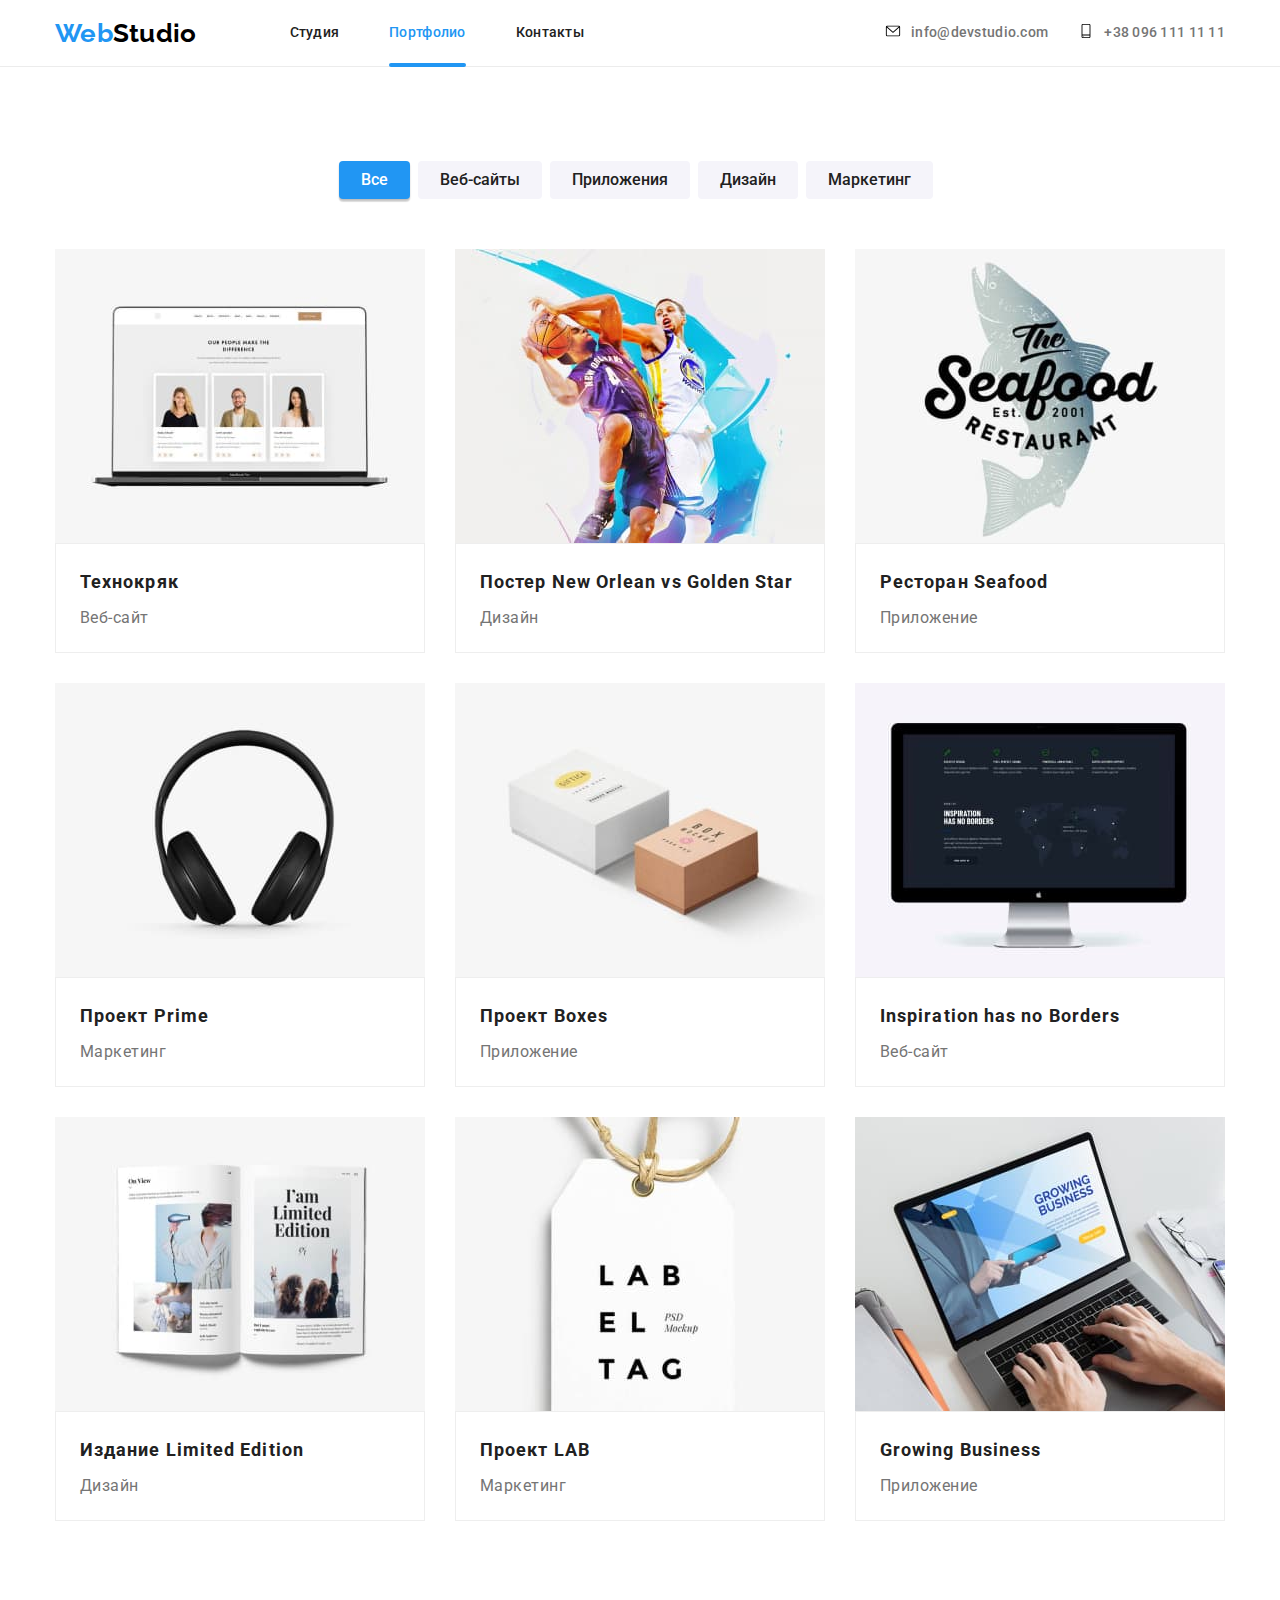
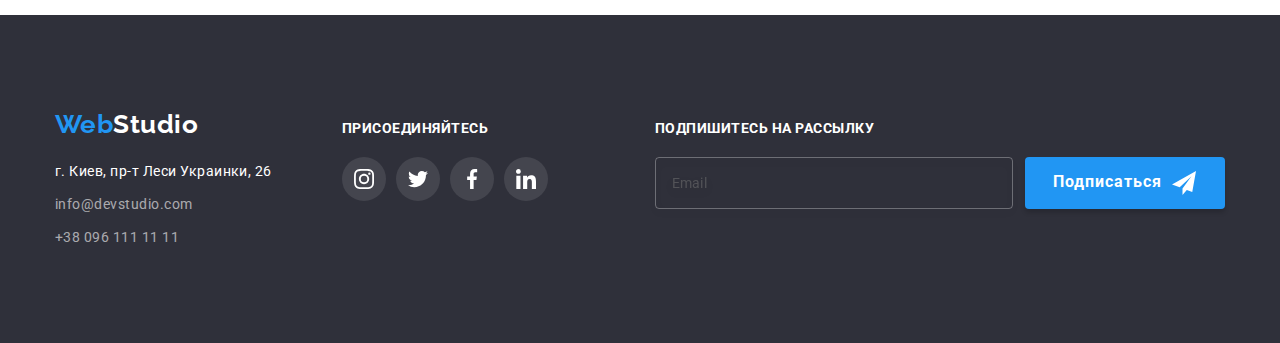
==== commit a5336d12: "Update portfolio.html" ====
--- a/portfolio.html
+++ b/portfolio.html
@@ -457,4 +457,4 @@
       </div>
     </footer>
   </body>
-</html>
+</html>--- a/css/main.min.css
+++ b/css/main.min.css
@@ -1 +1 @@
-html{box-sizing:border-box}*,*::after,*::before{box-sizing:inherit}h1,h2,h3,h4,h5,h6,p{margin-top:0}ul{list-style:none;padding-left:0;margin:0}a{text-decoration:none;color:inherit}img{display:block;max-width:100%;height:auto}address{font-style:normal}body{font-family:"Roboto";font-style:normal;font-size:16px;color:var(--title-color);background-color:var(--white-color);letter-spacing:.03em}::placeholder{font-weight:400;font-size:14px;line-height:1.14;letter-spacing:.01em;color:rgba(117,117,117,.5)}.section{padding:94px 0}.section-about{padding-top:0px}.section-title{font-weight:700;font-size:36px;line-height:42px;text-align:center;margin-bottom:50px}.container{width:1200px;padding-left:15px;padding-right:15px;margin:0 auto}.visually-title{position:absolute;width:1px;height:1px;margin:-1px;border:0;padding:0;white-space:nowrap;clip-path:inset(100%);clip:rect(0 0 0 0);overflow:hidden}.button{background:#2196f3;box-shadow:0px 4px 4px rgba(0,0,0,.15);color:#fff;border-radius:4px;padding:10px 32px;min-width:200px;font-weight:700;line-height:1.9;align-items:center;text-align:center;letter-spacing:.06em;border:none;cursor:pointer;transition:background-color 250ms cubic-bezier(0.4, 0, 0.2, 1),transform 250ms cubic-bezier(0.4, 0, 0.2, 1)}.button:hover,.button:focus{background-color:#107ed8;transform:scale(1.02)}.button__icon{display:flex;justify-content:center;align-items:center;width:24px;height:24px;margin-left:10px}.button-icon{display:flex;padding:10px 28px;fill:#fff}.logo{display:block;font-family:"Raleway";font-style:normal;font-weight:700;font-size:26px;line-height:1.19}.logo__first-words{color:#2196f3}.header{border-bottom:1px solid #ececec}.header__container{display:flex}.header__nav{display:flex;align-items:center;font-weight:500;font-size:14px;line-height:1.14;letter-spacing:.02em;color:#212121}.header__logo{margin-right:93px;color:#000}.header__list{display:flex}.header__item{position:relative;display:flex;margin-right:50px;width:100%;height:100%}.header__item:last-child{margin:0}.header__link{padding:25px 0px 25px 0px}.header__link:hover{color:#2196f3;transition:color 250ms cubic-bezier(0.4, 0, 0.2, 1)}.header__link::after{content:"";position:absolute;bottom:-1px;right:0;width:0%;height:4px;background:#2196f3;will-change:left,width;border-radius:2px;transition:left 250ms cubic-bezier(0.4, 0, 0.2, 1),width 250ms cubic-bezier(0.4, 0, 0.2, 1),color 250ms cubic-bezier(0.4, 0, 0.2, 1)}.header__link:hover::after{left:0;width:100%}.header__link--active{color:#2196f3}.header__link--active::after{position:absolute;content:"";bottom:-1px;left:0;height:4px;width:100%;background:#2196f3;border-radius:2px}.contact{display:flex;margin-left:auto;align-items:center;font-weight:500;font-size:14px;line-height:16px;letter-spacing:.02em;color:#757575}.contact__item{margin-right:30px;transition:fill 250ms cubic-bezier(0.4, 0, 0.2, 1),color 250ms cubic-bezier(0.4, 0, 0.2, 1)}.contact__item:hover{color:#2196f3;fill:#2196f3}.contact__item:last-child{margin:0}.link-icon{width:16px;height:16px;margin-right:10px;fill:inherit;vertical-align:middle}.hero{padding-top:200px;padding-bottom:200px;text-align:center;background:linear-gradient(to top, rgba(47, 48, 58, 0.4), rgba(47, 48, 58, 0.4)),url(../images/heroimg.jpg);background-size:cover;background-position:center;background-repeat:no-repeat}.hero__text{width:700px;margin:0 auto}.hero__title{margin-bottom:30px;font-weight:900;font-size:44px;line-height:1.3;text-align:center;letter-spacing:.06em;text-transform:uppercase;color:#fff}.benefits{display:flex}.benefits__list{display:flex;flex-wrap:wrap}.benefits__item{width:270px;height:251px;border-radius:4px;margin-right:30px}.benefits__item:last-child{margin:0}.benefits__box{display:flex;justify-content:center;align-items:center;width:270px;height:120px;background:#f5f4fa;margin-bottom:30px}.benefits__icon{width:70px;height:70px}.benefits__title{font-weight:700;font-size:14px;line-height:16px;text-transform:uppercase;margin-bottom:10px;color:#212121}.benefits__text{font-weight:400;font-size:14px;line-height:24px;margin-bottom:0;color:#757575}.development__list{display:flex}.development__item{width:370px;height:294px;margin-right:30px;position:relative;transition:transform 250ms cubic-bezier(0.4, 0, 0.2, 1)}.development__item:last-child{margin:0}.development__item:hover,.development__item:focus{transform:scale(1.05)}.development__text{position:absolute;bottom:0;width:100%;padding:25px 0px;margin:0;font-weight:700;font-size:14px;line-height:1.14;text-align:center;text-transform:uppercase;color:#fff;background:rgba(47,48,58,.8)}.team{background:#f5f4fa}.team__list{display:flex}.team__card{width:270px;height:428px;margin-right:30px;background:#fff;box-shadow:0px 1px 3px rgba(0,0,0,.12),0px 1px 1px rgba(0,0,0,.14),0px 2px 1px rgba(0,0,0,.2);border-radius:0px 0px 4px 4px}.team__card:last-child{margin:0}.team__tumb{padding:30px 32px}.team__name{font-weight:500;font-size:16px;line-height:1.18;text-align:center;color:#212121;margin-bottom:10px}.team__job{font-weight:400;font-size:16px;line-height:1.18;text-align:center;color:#757575;margin-bottom:16px}.social__list{display:flex;justify-content:center}.social__item{position:relative;width:44px;height:44px;margin-right:10px;border-radius:50%;fill:#afb1b8;background-color:#fff;transition:fill 250ms cubic-bezier(0.4, 0, 0.2, 1),background-color 250ms cubic-bezier(0.4, 0, 0.2, 1)}.social__item:last-child{margin:0}.social__item:hover,.social__item:focus{background:#2196f3;fill:#fff}.social__icon{position:absolute;top:50%;left:50%;transform:translate(-50%, -50%);width:20px;height:20px}.client__list{display:flex}.client__logo{position:relative;width:170px;height:92px;fill:#afb1b8;border:1px solid #afb1b8;border-radius:4px;margin-right:30px;transition:fill 250ms cubic-bezier(0.4, 0, 0.2, 1),background-color 250ms cubic-bezier(0.4, 0, 0.2, 1),scale 250ms cubic-bezier(0.4, 0, 0.2, 1)}.client__logo:hover,.client__logo:focus{fill:#2196f3;border:1px solid #2196f3;border-radius:4px;transform:scale(1.05)}.client__logo:last-child{margin:0}.client__link{position:absolute;left:50%;top:50%;transform:translate(-50%, -50%);width:106px;height:60px}.footer{justify-content:center;align-items:center;background:#2f303a;color:#fff}.footer .container{display:flex}.footer__address{display:inline-block;margin-right:70px;font-weight:400;font-size:14px;line-height:24px}.footer__logo{margin-bottom:20px}.address__item{margin-bottom:9px;color:rgba(255,255,255,.6)}.address__item:first-child{color:#fff}.address__item:last-child{margin:0}.footer__social{display:inline-block}.footer__sub-title{font-weight:700;font-size:14px;line-height:1.14;text-transform:uppercase;padding-top:12px;margin-bottom:20px;color:#fff}.social__item--color{background-color:rgba(255,255,255,.1);fill:#fff}.footer__field{display:inline-block;margin-left:auto}.footer__field-box{display:flex}.footer__input{width:358px;padding:15px 16px;margin-right:12px;font-weight:400;font-size:16px;line-height:20px;background-color:rgba(0,0,0,0);color:rgba(255,255,255,.6);border:1px solid rgba(255,255,255,.3);filter:drop-shadow(0px 4px 4px rgba(0, 0, 0, 0.15));border-radius:4px;outline:none;transition:border 250ms cubic-bezier(0.4, 0, 0.2, 1)}.footer__input:focus{border:1px solid #2196f3}.blackdrop{position:fixed;top:50%;left:50%;transform:translate(-50%, -50%);width:100%;height:100%;opacity:1;background-color:rgba(0,0,0,.5);transition:opacity 250ms cubic-bezier(0.4, 0, 0.2, 1)}.blackdrop.is-hidden{pointer-events:none;opacity:0}.blackdrop.is-hidden .modal{transform:translate(-50%, -50%) scale(0.2);opacity:0}.modal{display:flex;flex-direction:column;padding:40px;width:528px;height:581px;position:relative;top:50%;left:50%;transform:translate(-50%, -50%);opacity:1;background:#fff;box-shadow:0px 1px 3px rgba(0,0,0,.12),0px 1px 1px rgba(0,0,0,.14),0px 2px 1px rgba(0,0,0,.2);border-radius:4px;transition:transform 250ms cubic-bezier(0.4, 0, 0.2, 1),opacity 250ms cubic-bezier(0.4, 0, 0.2, 1)}.modal-button{position:absolute;top:8px;right:8px;display:flex;justify-content:center;align-items:center;width:30px;height:30px;border-radius:50%;fill:#000;background:#fff;border:1px solid rgba(0,0,0,.1);transition:fill 250ms cubic-bezier(0.4, 0, 0.2, 1),transform 250ms cubic-bezier(0.4, 0, 0.2, 1)}.modal-button:hover,.modal-button:hover{fill:#2196f3;transform:scale(1.05)}.form__title{font-weight:700;font-size:20px;line-height:1.15;text-align:center;margin-bottom:12px;color:#212121}.form .button{display:block;margin:0 auto}.form__field{display:inline-block;width:100%;margin-bottom:10px}.form__field textarea{width:100%;height:120px;border:1px solid rgba(33,33,33,.2);border-radius:4px;padding:11px 16px;font-size:14px;resize:none}.form__label{font-weight:400;font-size:12px;line-height:1.16;letter-spacing:.01em;color:#757575;display:inline-block;margin-bottom:2px}.form__input{box-sizing:border-box;display:inline-block;position:relative;padding:11px 11px 11px 42px;margin:0;width:100%;font-size:14px;color:#212121;line-height:1.14;letter-spacing:.01em;border:1px solid rgba(33,33,33,.2);border-radius:4px;outline:none}.form__input:focus{fill:#2196f3;border:1px solid #2196f3}.form__input:focus~.form__icon{fill:#2196f3}.form__box-input{position:relative}.form__icon{display:inline-block;position:absolute;top:50%;left:12px;transform:translateY(-50%);width:18px;height:18px;fill:#212121}.form__checkbox{display:flex;align-items:center;justify-content:center;font-weight:400;font-size:14px;line-height:24px;color:#757575;margin-bottom:26px}.checkbox{display:inline-block;position:absolute;width:1px;height:1px;margin:-1px;border:0;padding:0;white-space:nowrap;clip-path:inset(100%);clip:rect(0 0 0 0);overflow:hidden;transition:backgound-color 250ms cubic-bezier(0.4, 0, 0.2, 1),background-image 250ms cubic-bezier(0.4, 0, 0.2, 1)}.checkbox:checked+.form__checkbox-icon{border-color:rgba(0,0,0,0);background-color:#2965ff;background-image:url(../images/svg/icon_checked.svg);background-size:contain;background-origin:border-box}.form__checkbox-icon{display:inline-block;width:16px;height:16px;border:1.7px solid #212121;border-radius:2px;margin-right:7px}.form__checkbox-text{padding-top:2px}.form__checkbox-link{color:#2196f3}.filter__list{display:flex;justify-content:center;margin-bottom:50px}.filter__item{display:block;margin-right:8px}.filter__button{padding:6px 22px;font-weight:500;font-size:16px;line-height:1.6;border:none;text-align:center;color:#212121;background:#f5f4fa;border-radius:4px}.filter__button:last-child{margin:0}.filter__button:hover,.filter__button:focus{color:#fff;background:#2196f3;box-shadow:0px 3px 1px rgba(0,0,0,.1),0px 1px 2px rgba(0,0,0,.08),0px 2px 2px rgba(0,0,0,.12)}.filter__button--active{padding:6px 22px;color:#fff;background:#2196f3;box-shadow:0px 3px 1px rgba(0,0,0,.1),0px 1px 2px rgba(0,0,0,.08),0px 2px 2px rgba(0,0,0,.12);border-radius:4px}.project__list{display:flex;flex-wrap:wrap}.project__item{display:block;width:370px;height:404px;margin:0 30px 30px 0;background:#fff;border:1px solid #eee;transition:border 250ms cubic-bezier(0.4, 0, 0.2, 1),box-shadow 250ms cubic-bezier(0.4, 0, 0.2, 1)}.project__item:nth-child(3n){margin-right:0}.project__item:nth-last-child(-n+3){margin-bottom:0}.project__item:hover,.project__item:focus{border:1px solid #eee;box-shadow:0px 1px 1px rgba(0,0,0,.12),0px 4px 4px rgba(0,0,0,.06),1px 4px 6px rgba(0,0,0,.16)}.project__item:hover .project__description--animate{transform:translateY(0);opacity:1;top:0}.project__link-container{position:relative;width:370px;height:294px;overflow:hidden}.project__description--animate{position:absolute;bottom:0;left:0;transform:translateY(104%);transition:opacity 250ms cubic-bezier(0.4, 0, 0.2, 1),transform 250ms cubic-bezier(0.4, 0, 0.2, 1);opacity:1;display:flex;justify-content:center;align-items:center;width:100%;height:100%;padding:24px;background:rgba(33,150,243,.9)}.project__text{font-weight:400;font-size:18px;line-height:28px;color:#fff;margin:0}.project__tumb{padding:20px 24px}.project__name{font-weight:700;font-size:18px;line-height:2;letter-spacing:.06em;color:#212121;margin-bottom:4px}.project__description{font-weight:400;font-size:16px;line-height:1.8;color:#757575;margin:0}/*# sourceMappingURL=main.min.css.map */+html{box-sizing:border-box}*,*::after,*::before{box-sizing:inherit}h1,h2,h3,h4,h5,h6,p{margin-top:0}ul{list-style:none;padding-left:0;margin:0}a{text-decoration:none;color:inherit}img{display:block;max-width:100%;height:auto}address{font-style:normal}body{font-family:"Roboto";font-style:normal;font-size:16px;color:var(--title-color);background-color:var(--white-color);letter-spacing:.03em}::placeholder{font-weight:400;font-size:14px;line-height:1.14;letter-spacing:.01em;color:rgba(117,117,117,.5)}.section{padding:94px 0}.section-about{padding-top:0px}.section-title{font-weight:700;font-size:36px;line-height:42px;text-align:center;margin-bottom:50px}.container{width:1200px;padding-left:15px;padding-right:15px;margin:0 auto}.visually-title{position:absolute;width:1px;height:1px;margin:-1px;border:0;padding:0;white-space:nowrap;clip-path:inset(100%);clip:rect(0 0 0 0);overflow:hidden}.button{background:#2196f3;box-shadow:0px 4px 4px rgba(0,0,0,.15);color:#fff;border-radius:4px;padding:10px 32px;min-width:200px;font-weight:700;line-height:1.9;align-items:center;text-align:center;letter-spacing:.06em;border:none;cursor:pointer;transition:background-color 250ms cubic-bezier(0.4, 0, 0.2, 1),transform 250ms cubic-bezier(0.4, 0, 0.2, 1)}.button:hover,.button:focus{background-color:#107ed8;transform:scale(1.02)}.button__icon{display:flex;justify-content:center;align-items:center;width:24px;height:24px;margin-left:10px}.button-icon{display:flex;padding:10px 28px;fill:#fff}.logo{display:block;font-family:"Raleway";font-style:normal;font-weight:700;font-size:26px;line-height:1.19}.logo__first-words{color:#2196f3}.header{border-bottom:1px solid #ececec}.header__container{display:flex}.header__nav{display:flex;align-items:center;font-weight:500;font-size:14px;line-height:1.14;letter-spacing:.02em;color:#212121}.header__logo{margin-right:93px;color:#000}.header__list{display:flex}.header__item{position:relative;display:flex;margin-right:50px;width:100%;height:100%}.header__item:last-child{margin:0}.header__link{padding:25px 0px 25px 0px}.header__link:hover{color:#2196f3;transition:color 250ms cubic-bezier(0.4, 0, 0.2, 1)}.header__link::after{content:"";position:absolute;bottom:-1px;right:0;width:0%;height:4px;background:#2196f3;will-change:left,width;border-radius:2px;transition:left 250ms cubic-bezier(0.4, 0, 0.2, 1),width 250ms cubic-bezier(0.4, 0, 0.2, 1),color 250ms cubic-bezier(0.4, 0, 0.2, 1)}.header__link:hover::after{left:0;width:100%}.header__link--active{color:#2196f3}.header__link--active::after{position:absolute;content:"";bottom:-1px;left:0;height:4px;width:100%;background:#2196f3;border-radius:2px}.contact{display:flex;margin-left:auto;align-items:center;font-weight:500;font-size:14px;line-height:16px;letter-spacing:.02em;color:#757575}.contact__item{margin-right:30px;transition:fill 250ms cubic-bezier(0.4, 0, 0.2, 1),color 250ms cubic-bezier(0.4, 0, 0.2, 1)}.contact__item:hover{color:#2196f3;fill:#2196f3}.contact__item:last-child{margin:0}.link-icon{width:16px;height:16px;margin-right:10px;fill:inherit;vertical-align:middle}.hero{max-width:1600px;margin:0 auto;padding-top:200px;padding-bottom:200px;text-align:center;background:linear-gradient(to top, rgba(47, 48, 58, 0.4), rgba(47, 48, 58, 0.4)),url(../images/heroimg.jpg);background-size:cover;background-position:center;background-repeat:no-repeat}.hero__text{width:700px;margin:0 auto}.hero__title{margin-bottom:30px;font-weight:900;font-size:44px;line-height:1.3;text-align:center;letter-spacing:.06em;text-transform:uppercase;color:#fff}.benefits{display:flex}.benefits__list{display:flex;flex-wrap:wrap}.benefits__item{width:270px;height:251px;border-radius:4px;margin-right:30px}.benefits__item:last-child{margin:0}.benefits__box{display:flex;justify-content:center;align-items:center;width:270px;height:120px;background:#f5f4fa;margin-bottom:30px}.benefits__icon{width:70px;height:70px}.benefits__title{font-weight:700;font-size:14px;line-height:16px;text-transform:uppercase;margin-bottom:10px;color:#212121}.benefits__text{font-weight:400;font-size:14px;line-height:24px;margin-bottom:0;color:#757575}.development__list{display:flex}.development__item{width:370px;height:294px;margin-right:30px;position:relative;transition:transform 250ms cubic-bezier(0.4, 0, 0.2, 1)}.development__item:last-child{margin:0}.development__item:hover,.development__item:focus{transform:scale(1.05)}.development__text{position:absolute;bottom:0;width:100%;padding:25px 0px;margin:0;font-weight:700;font-size:14px;line-height:1.14;text-align:center;text-transform:uppercase;color:#fff;background:rgba(47,48,58,.8)}.team{background:#f5f4fa}.team__list{display:flex}.team__card{width:270px;height:428px;margin-right:30px;background:#fff;box-shadow:0px 1px 3px rgba(0,0,0,.12),0px 1px 1px rgba(0,0,0,.14),0px 2px 1px rgba(0,0,0,.2);border-radius:0px 0px 4px 4px}.team__card:last-child{margin:0}.team__tumb{padding:30px 32px}.team__name{font-weight:500;font-size:16px;line-height:1.18;text-align:center;color:#212121;margin-bottom:10px}.team__job{font-weight:400;font-size:16px;line-height:1.18;text-align:center;color:#757575;margin-bottom:16px}.social__list{display:flex;justify-content:center}.social__item{position:relative;width:44px;height:44px;margin-right:10px;border-radius:50%;fill:#afb1b8;background-color:#fff;transition:fill 250ms cubic-bezier(0.4, 0, 0.2, 1),background-color 250ms cubic-bezier(0.4, 0, 0.2, 1)}.social__item:last-child{margin:0}.social__item:hover,.social__item:focus{background:#2196f3;fill:#fff}.social__icon{position:absolute;top:50%;left:50%;transform:translate(-50%, -50%);width:20px;height:20px}.client__list{display:flex}.client__logo{position:relative;width:170px;height:92px;fill:#afb1b8;border:1px solid #afb1b8;border-radius:4px;margin-right:30px;transition:fill 250ms cubic-bezier(0.4, 0, 0.2, 1),background-color 250ms cubic-bezier(0.4, 0, 0.2, 1),scale 250ms cubic-bezier(0.4, 0, 0.2, 1)}.client__logo:hover,.client__logo:focus{fill:#2196f3;border:1px solid #2196f3;border-radius:4px;transform:scale(1.05)}.client__logo:last-child{margin:0}.client__link{position:absolute;left:50%;top:50%;transform:translate(-50%, -50%);width:106px;height:60px}.footer{justify-content:center;align-items:center;background:#2f303a;color:#fff}.footer .container{display:flex}.footer__address{display:inline-block;margin-right:70px;font-weight:400;font-size:14px;line-height:24px}.footer__logo{margin-bottom:20px}.address__item{margin-bottom:9px;color:rgba(255,255,255,.6)}.address__item:first-child{color:#fff}.address__item:last-child{margin:0}.footer__social{display:inline-block}.footer__sub-title{font-weight:700;font-size:14px;line-height:1.14;text-transform:uppercase;padding-top:12px;margin-bottom:20px;color:#fff}.social__item--color{background-color:rgba(255,255,255,.1);fill:#fff}.footer__field{display:inline-block;margin-left:auto}.footer__field-box{display:flex}.footer__input{width:358px;padding:15px 16px;margin-right:12px;font-weight:400;font-size:16px;line-height:20px;background-color:rgba(0,0,0,0);color:rgba(255,255,255,.6);border:1px solid rgba(255,255,255,.3);filter:drop-shadow(0px 4px 4px rgba(0, 0, 0, 0.15));border-radius:4px;outline:none;transition:border 250ms cubic-bezier(0.4, 0, 0.2, 1)}.footer__input:focus{border:1px solid #2196f3}.blackdrop{position:fixed;top:50%;left:50%;transform:translate(-50%, -50%);width:100%;height:100%;opacity:1;background-color:rgba(0,0,0,.5);transition:opacity 250ms cubic-bezier(0.4, 0, 0.2, 1)}.blackdrop.is-hidden{pointer-events:none;opacity:0}.blackdrop.is-hidden .modal{transform:translate(-50%, -50%) scale(0.2);opacity:0}.modal{display:flex;flex-direction:column;padding:40px;width:528px;height:581px;position:relative;top:50%;left:50%;transform:translate(-50%, -50%);opacity:1;background:#fff;box-shadow:0px 1px 3px rgba(0,0,0,.12),0px 1px 1px rgba(0,0,0,.14),0px 2px 1px rgba(0,0,0,.2);border-radius:4px;transition:transform 250ms cubic-bezier(0.4, 0, 0.2, 1),opacity 250ms cubic-bezier(0.4, 0, 0.2, 1)}.modal-button{position:absolute;top:8px;right:8px;display:flex;justify-content:center;align-items:center;width:30px;height:30px;border-radius:50%;fill:#000;background:#fff;border:1px solid rgba(0,0,0,.1);transition:fill 250ms cubic-bezier(0.4, 0, 0.2, 1),transform 250ms cubic-bezier(0.4, 0, 0.2, 1)}.modal-button:hover,.modal-button:hover{fill:#2196f3;transform:scale(1.05)}.form__title{font-weight:700;font-size:20px;line-height:1.15;text-align:center;margin-bottom:12px;color:#212121}.form .button{display:block;margin:0 auto}.form__field{display:inline-block;width:100%;margin-bottom:10px}.form__field textarea{width:100%;height:120px;border:1px solid rgba(33,33,33,.2);border-radius:4px;padding:11px 16px;font-size:14px;resize:none}.form__label{font-weight:400;font-size:12px;line-height:1.16;letter-spacing:.01em;color:#757575;display:inline-block;margin-bottom:2px}.form__input{box-sizing:border-box;display:inline-block;position:relative;padding:11px 11px 11px 42px;margin:0;width:100%;font-size:14px;color:#212121;line-height:1.14;letter-spacing:.01em;border:1px solid rgba(33,33,33,.2);border-radius:4px;outline:none}.form__input:focus{fill:#2196f3;border:1px solid #2196f3}.form__input:focus~.form__icon{fill:#2196f3}.form__box-input{position:relative}.form__icon{display:inline-block;position:absolute;top:50%;left:12px;transform:translateY(-50%);width:18px;height:18px;fill:#212121}.form__checkbox{display:flex;align-items:center;justify-content:center;font-weight:400;font-size:14px;line-height:24px;color:#757575;margin-bottom:26px}.checkbox{display:inline-block;position:absolute;width:1px;height:1px;margin:-1px;border:0;padding:0;white-space:nowrap;clip-path:inset(100%);clip:rect(0 0 0 0);overflow:hidden;transition:backgound-color 250ms cubic-bezier(0.4, 0, 0.2, 1),background-image 250ms cubic-bezier(0.4, 0, 0.2, 1)}.checkbox:checked+.form__checkbox-icon{border-color:rgba(0,0,0,0);background-color:#2965ff;background-image:url(../images/svg/icon_checked.svg);background-size:contain;background-origin:border-box}.form__checkbox-icon{display:inline-block;width:16px;height:16px;border:1.7px solid #212121;border-radius:2px;margin-right:7px}.form__checkbox-text{padding-top:2px}.form__checkbox-link{color:#2196f3}.filter__list{display:flex;justify-content:center;margin-bottom:50px}.filter__item{display:block;margin-right:8px}.filter__button{padding:6px 22px;font-weight:500;font-size:16px;line-height:1.6;border:none;text-align:center;color:#212121;background:#f5f4fa;border-radius:4px}.filter__button:last-child{margin:0}.filter__button:hover,.filter__button:focus{color:#fff;background:#2196f3;box-shadow:0px 3px 1px rgba(0,0,0,.1),0px 1px 2px rgba(0,0,0,.08),0px 2px 2px rgba(0,0,0,.12)}.filter__button--active{padding:6px 22px;color:#fff;background:#2196f3;box-shadow:0px 3px 1px rgba(0,0,0,.1),0px 1px 2px rgba(0,0,0,.08),0px 2px 2px rgba(0,0,0,.12);border-radius:4px}.project__list{display:flex;flex-wrap:wrap}.project__item{display:block;width:370px;height:404px;margin:0 30px 30px 0;background:#fff;transition:box-shadow 250ms cubic-bezier(0.4, 0, 0.2, 1)}.project__item:nth-child(3n){margin-right:0}.project__item:nth-last-child(-n+3){margin-bottom:0}.project__item:hover,.project__item:focus{box-shadow:0px 1px 1px rgba(0,0,0,.12),0px 4px 4px rgba(0,0,0,.06),1px 4px 6px rgba(0,0,0,.16)}.project__item:hover .project__description--animate{transform:translateY(0);opacity:1;top:0}.project__link-container{position:relative;width:370px;height:294px;overflow:hidden}.project__description--animate{position:absolute;bottom:0;left:0;transform:translateY(104%);transition:opacity 250ms cubic-bezier(0.4, 0, 0.2, 1),transform 250ms cubic-bezier(0.4, 0, 0.2, 1);opacity:1;display:flex;justify-content:center;align-items:center;width:100%;height:100%;padding:24px;background:rgba(33,150,243,.9)}.project__text{font-weight:400;font-size:18px;line-height:28px;color:#fff;margin:0}.project__tumb{border:1px solid #eee;padding:20px 24px}.project__name{font-weight:700;font-size:18px;line-height:2;letter-spacing:.06em;color:#212121;margin-bottom:4px}.project__description{font-weight:400;font-size:16px;line-height:1.8;color:#757575;margin:0}/*# sourceMappingURL=main.min.css.map */